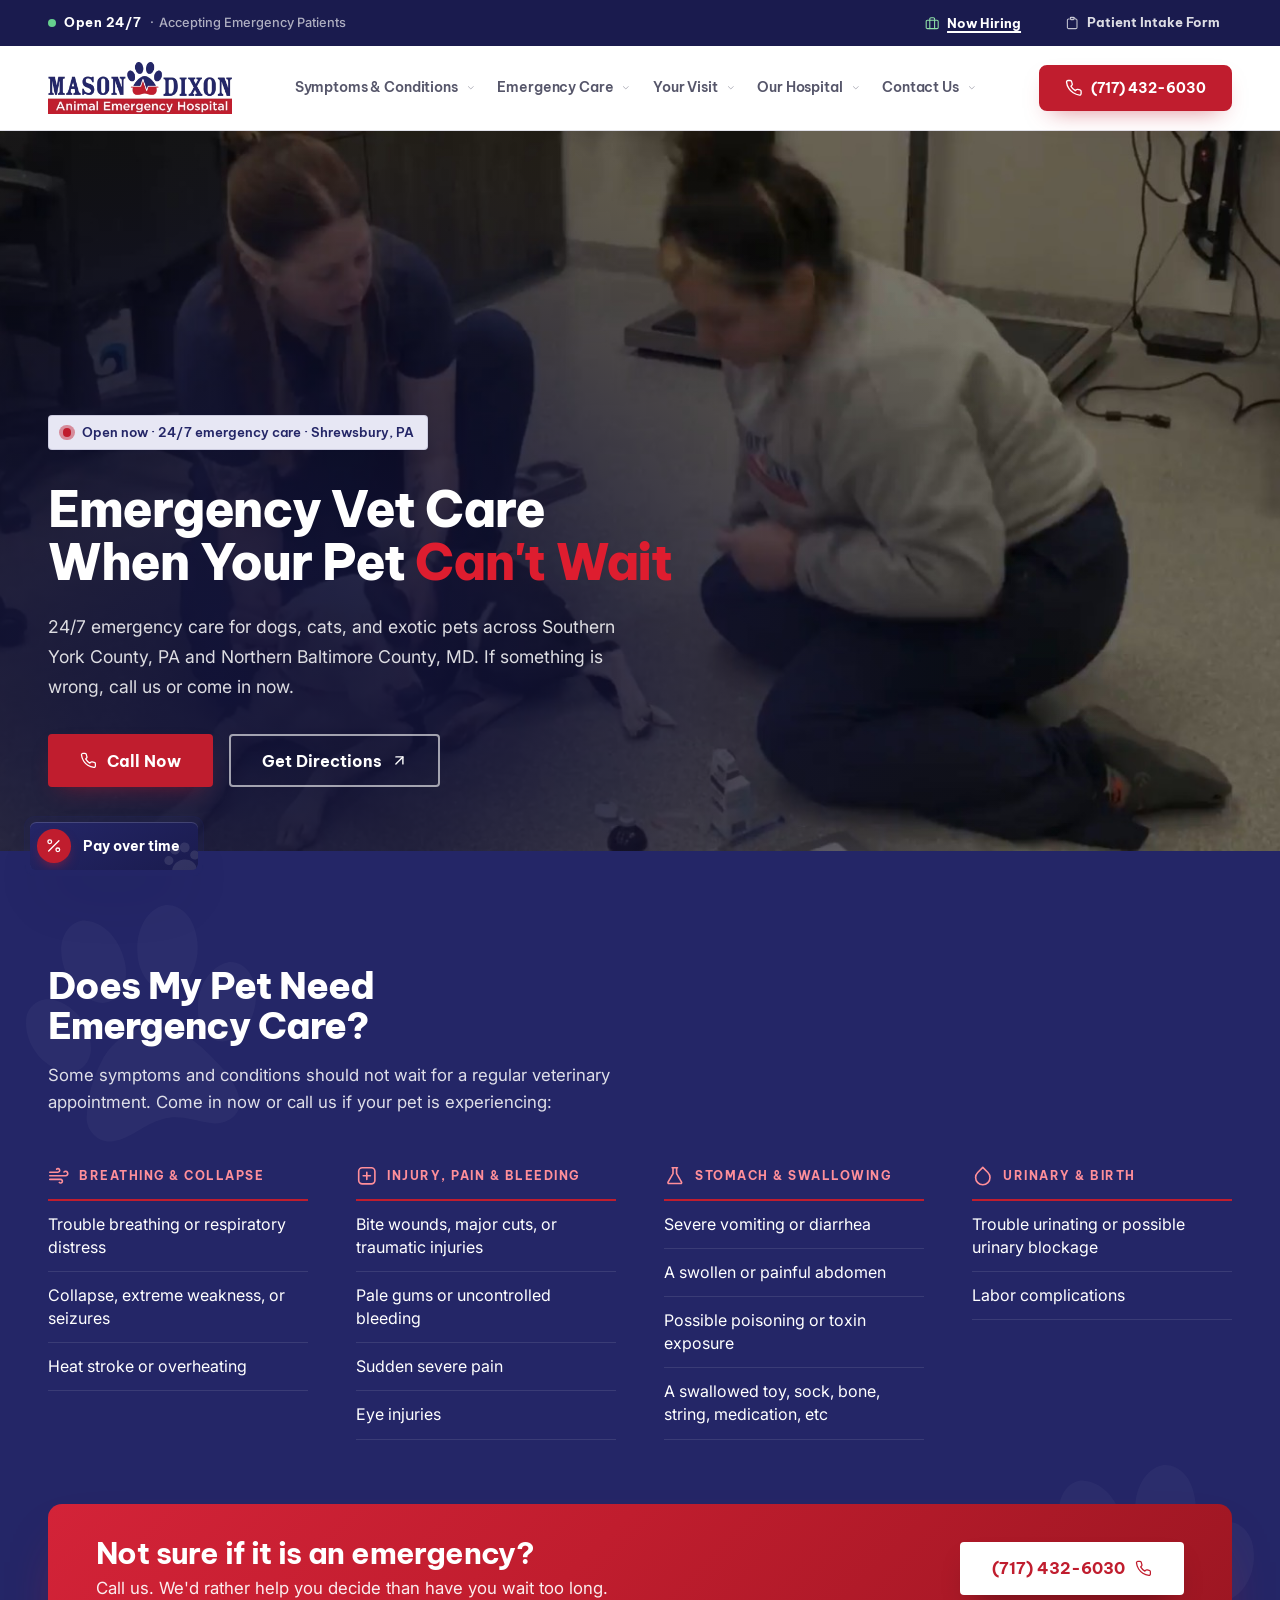
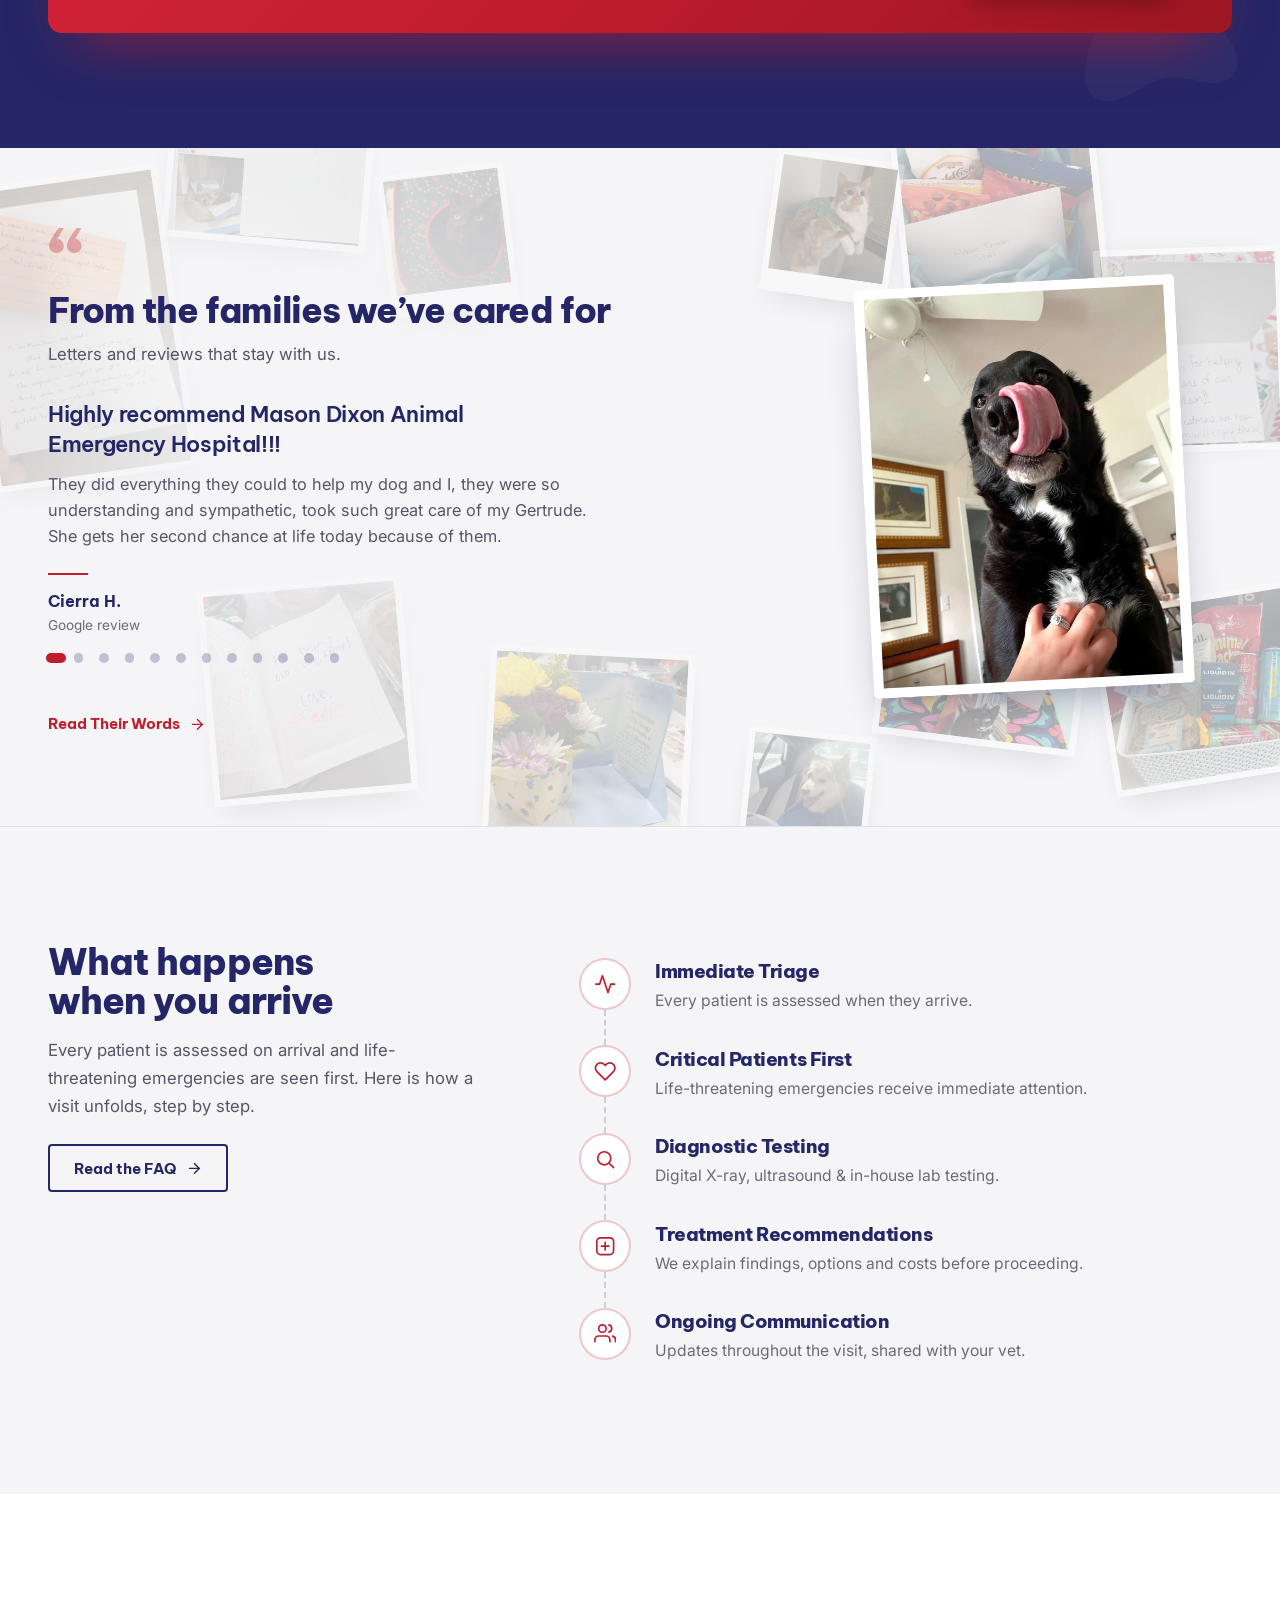
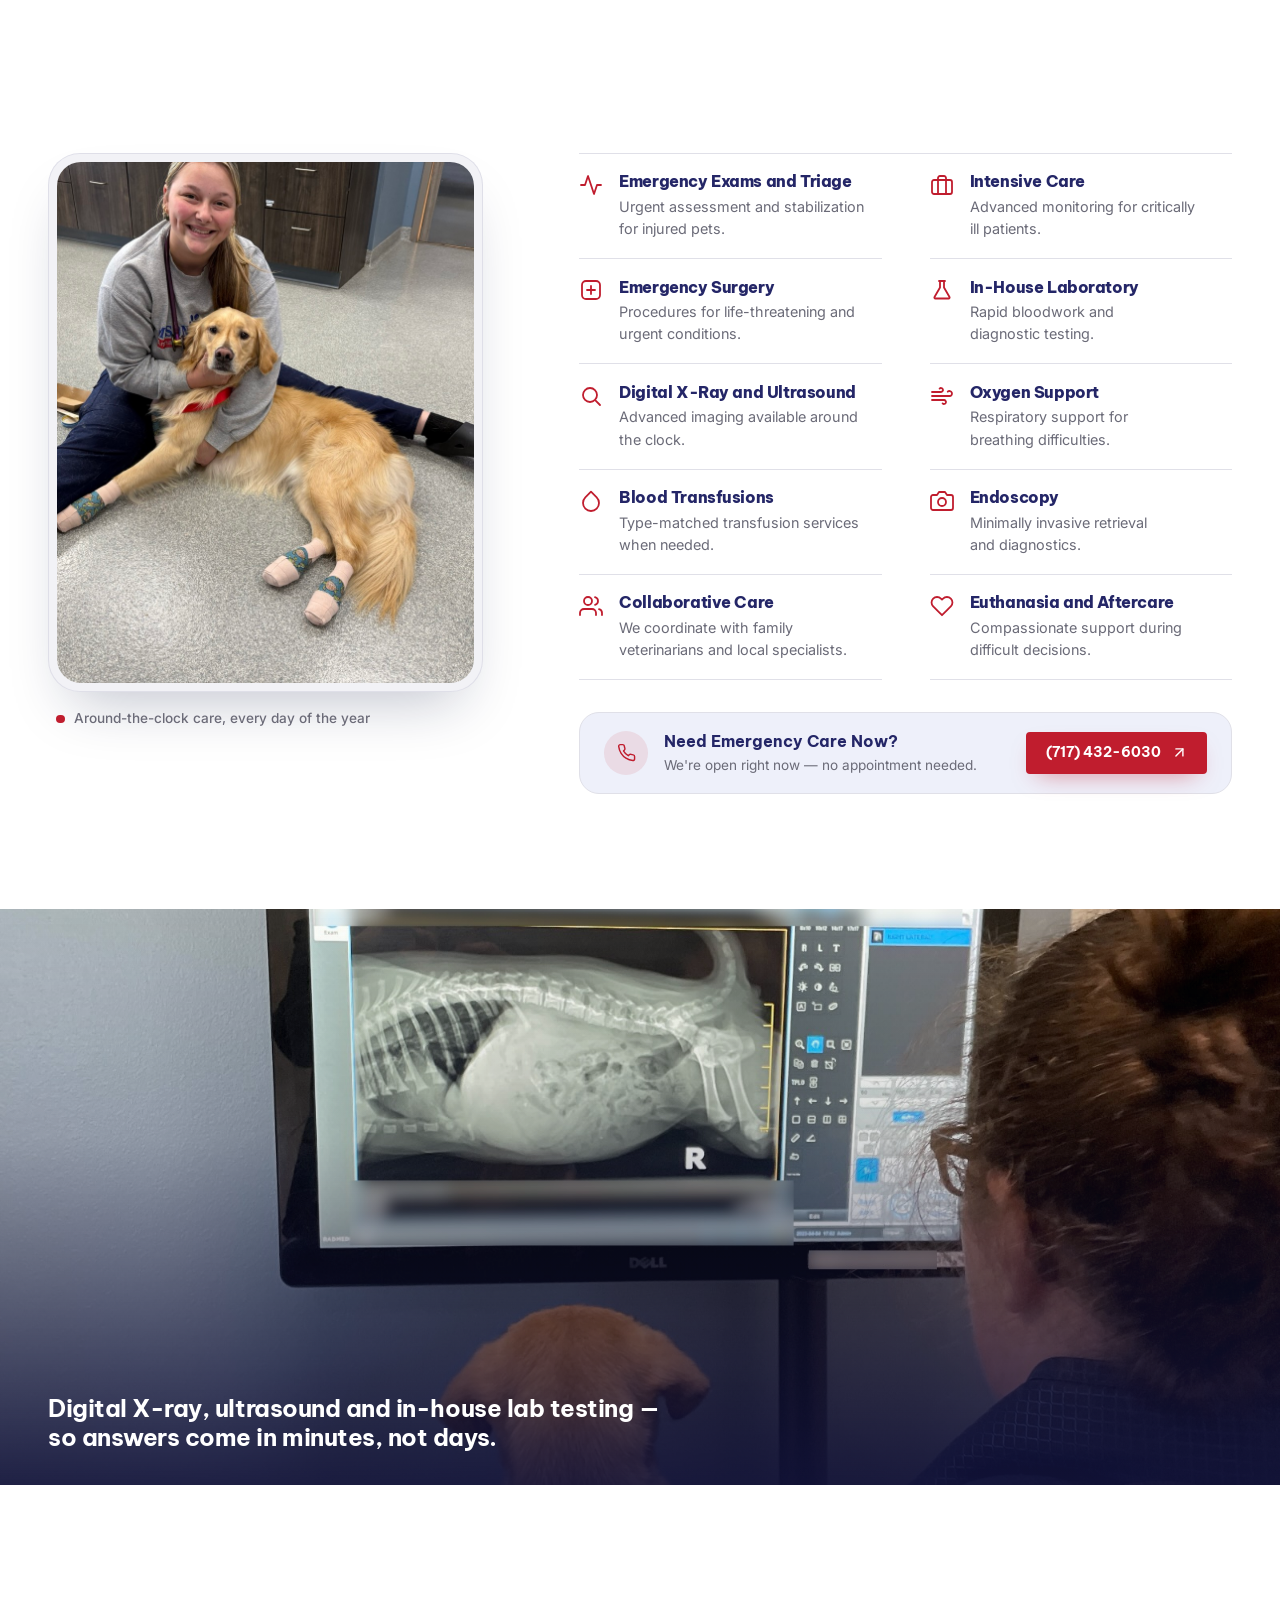
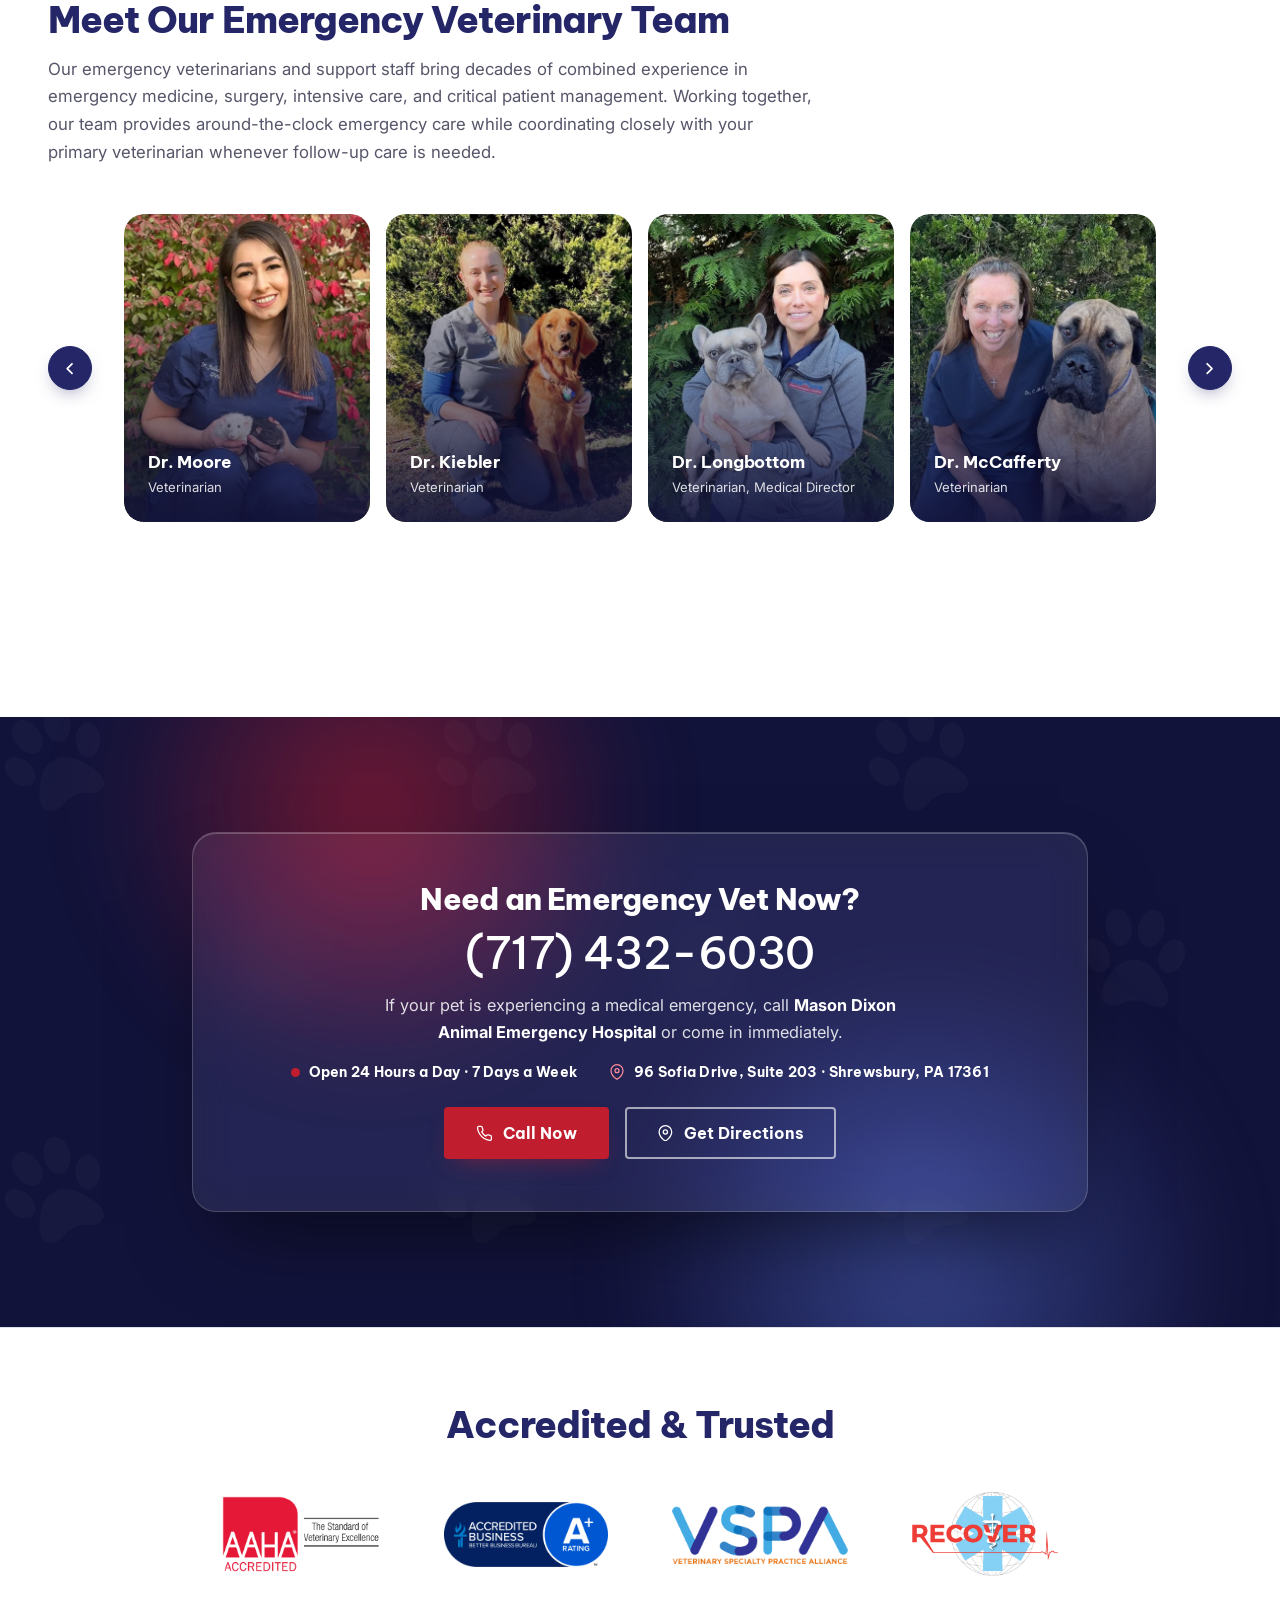
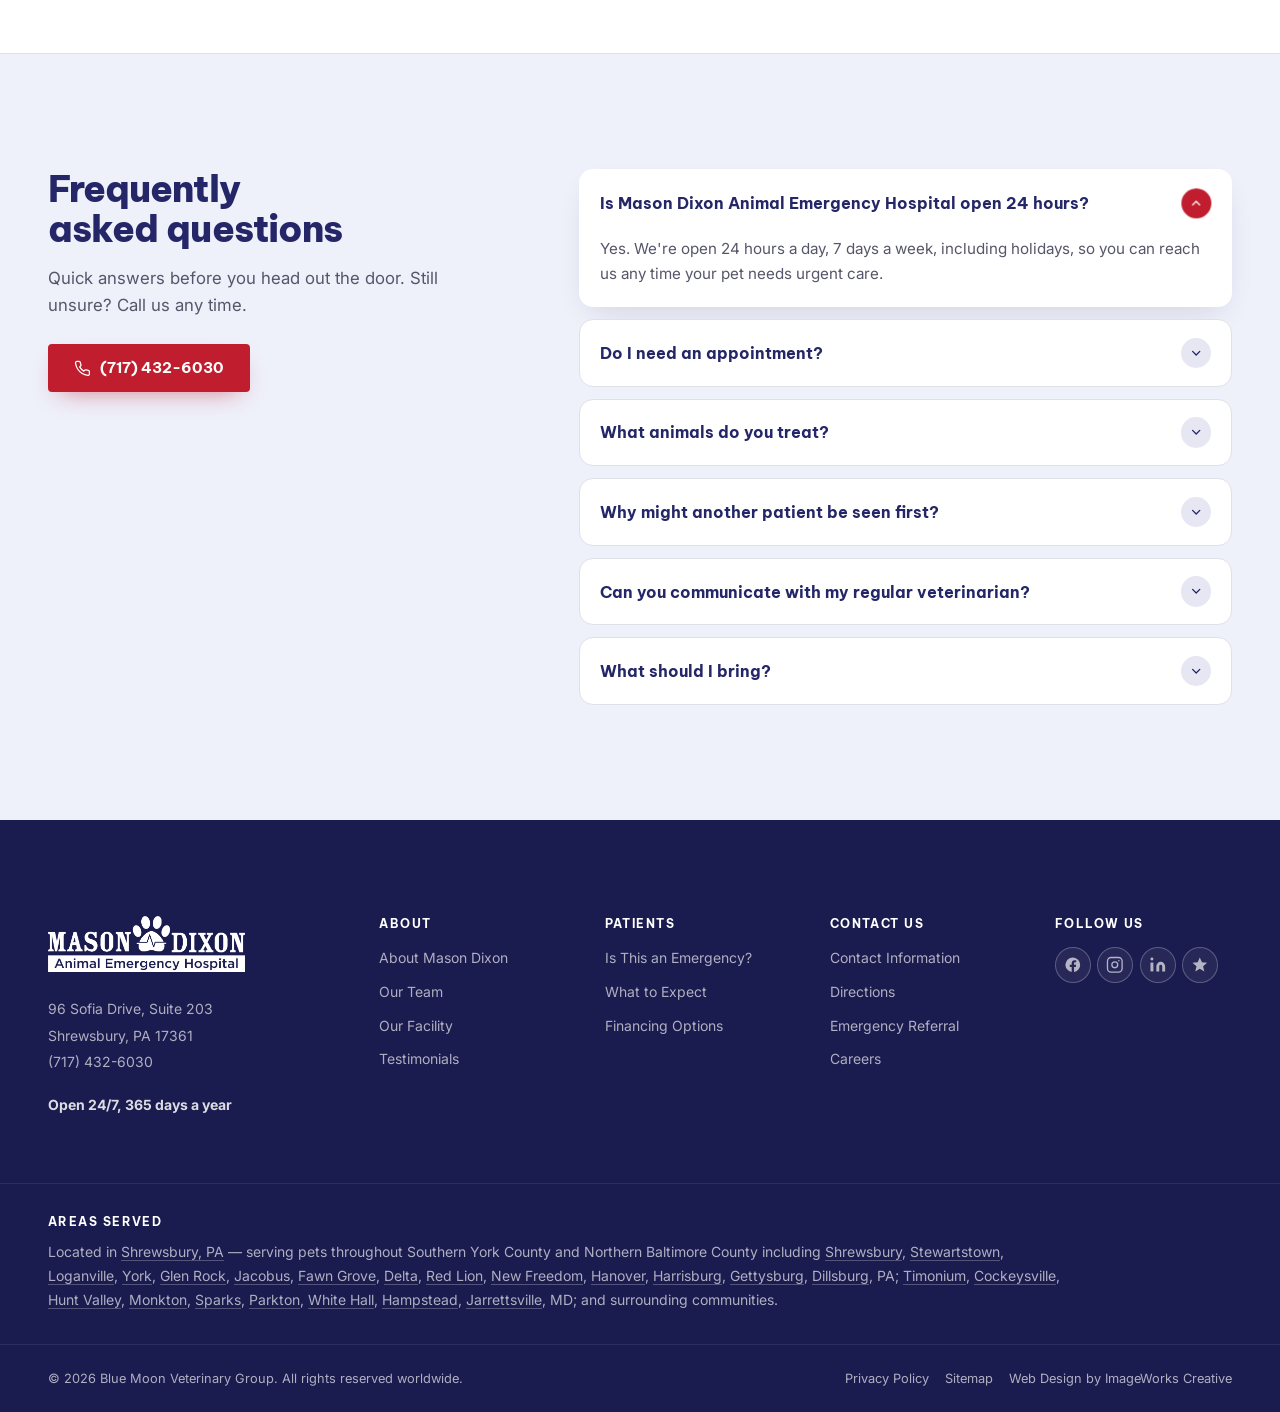
==== index.html @ fd81ba97 "Make Option A the site homepage at the repo root index.html at the root with root-relative paths (as" ====
<!doctype html>
<html lang="en">
<head>
  <meta charset="UTF-8" />
  <meta name="viewport" content="width=device-width, initial-scale=1, viewport-fit=cover" />
  <title>Mason Dixon Animal Emergency Hospital | 24/7 Emergency Vet Care in Shrewsbury, PA</title>
  <meta name="description" content="24/7 emergency veterinary care for dogs, cats, and exotic pets across Southern York County, PA and Northern Baltimore County, MD. Call (717) 432-6030 or come in now." />
  <meta name="theme-color" content="#242667" />

  <link rel="icon" href="data:image/svg+xml,%3Csvg xmlns='http://www.w3.org/2000/svg' viewBox='0 0 24 24'%3E%3Ccircle cx='12' cy='16' r='4' fill='%23c01d2e'/%3E%3Ccircle cx='5' cy='9' r='2.2' fill='%23c01d2e'/%3E%3Ccircle cx='9.5' cy='5.5' r='2.2' fill='%23c01d2e'/%3E%3Ccircle cx='14.5' cy='5.5' r='2.2' fill='%23c01d2e'/%3E%3Ccircle cx='19' cy='9' r='2.2' fill='%23c01d2e'/%3E%3C/svg%3E" />

  <link rel="preconnect" href="https://fonts.googleapis.com" />
  <link rel="preconnect" href="https://fonts.gstatic.com" crossorigin />
  <link href="https://fonts.googleapis.com/css2?family=Be+Vietnam+Pro:wght@500;600;700;800&family=Inter:ital,wght@0,400;0,500;0,600;1,400&display=swap" rel="stylesheet" />

  <script src="assets/js/head.js?v=202610141915"></script>
  <link rel="stylesheet" href="assets/css/base.css?v=202610141915" />
  <link rel="stylesheet" href="assets/css/components.css?v=202610141915" />
  <link rel="stylesheet" href="assets/css/sections.css?v=202610141915" />
  <link rel="stylesheet" href="assets/css/motion.css?v=202610141915" />
  <link rel="stylesheet" href="assets/css/menu.css?v=202610141915" />
</head>
<body>
  <a class="skip-link" href="#main">Skip to main content</a>

  <!-- ============================ Icon sprite ============================ -->
  <svg class="icon-sprite" aria-hidden="true">
    <defs>
      <symbol id="icon-chevron-down" viewBox="0 0 24 24" fill="none" stroke="currentColor" stroke-width="2.2" stroke-linecap="round" stroke-linejoin="round"><polyline points="6 9 12 15 18 9"/></symbol>
      <symbol id="icon-chevron-left" viewBox="0 0 24 24" fill="none" stroke="currentColor" stroke-width="2.2" stroke-linecap="round" stroke-linejoin="round"><polyline points="15 18 9 12 15 6"/></symbol>
      <symbol id="icon-chevron-right" viewBox="0 0 24 24" fill="none" stroke="currentColor" stroke-width="2.2" stroke-linecap="round" stroke-linejoin="round"><polyline points="9 18 15 12 9 6"/></symbol>
      <symbol id="icon-phone" viewBox="0 0 24 24" fill="none" stroke="currentColor" stroke-width="1.8" stroke-linecap="round" stroke-linejoin="round"><path d="M22 16.92v3a2 2 0 0 1-2.18 2 19.79 19.79 0 0 1-8.63-3.07 19.5 19.5 0 0 1-6-6 19.79 19.79 0 0 1-3.07-8.67A2 2 0 0 1 4.11 2h3a2 2 0 0 1 2 1.72c.13.96.36 1.9.7 2.81a2 2 0 0 1-.45 2.11L8.09 9.91a16 16 0 0 0 6 6l1.27-1.27a2 2 0 0 1 2.11-.45c.91.34 1.85.57 2.81.7A2 2 0 0 1 22 16.92z"/></symbol>
      <symbol id="icon-percent" viewBox="0 0 24 24" fill="none" stroke="currentColor" stroke-width="1.8" stroke-linecap="round" stroke-linejoin="round"><line x1="19" y1="5" x2="5" y2="19"/><circle cx="6.5" cy="6.5" r="2.5"/><circle cx="17.5" cy="17.5" r="2.5"/></symbol>
      <symbol id="icon-pin" viewBox="0 0 24 24" fill="none" stroke="currentColor" stroke-width="1.8" stroke-linecap="round" stroke-linejoin="round"><path d="M21 10c0 7-9 13-9 13s-9-6-9-13a9 9 0 0 1 18 0z"/><circle cx="12" cy="10" r="3"/></symbol>
      <symbol id="icon-arrow-up-right" viewBox="0 0 24 24" fill="none" stroke="currentColor" stroke-width="2" stroke-linecap="round" stroke-linejoin="round"><line x1="7" y1="17" x2="17" y2="7"/><polyline points="7 7 17 7 17 17"/></symbol>
      <symbol id="icon-arrow-right" viewBox="0 0 24 24" fill="none" stroke="currentColor" stroke-width="2" stroke-linecap="round" stroke-linejoin="round"><line x1="5" y1="12" x2="19" y2="12"/><polyline points="12 5 19 12 12 19"/></symbol>
      <symbol id="icon-pulse" viewBox="0 0 24 24" fill="none" stroke="currentColor" stroke-width="1.8" stroke-linecap="round" stroke-linejoin="round"><polyline points="22 12 18 12 15 21 9 3 6 12 2 12"/></symbol>
      <symbol id="icon-heart" viewBox="0 0 24 24" fill="none" stroke="currentColor" stroke-width="1.8" stroke-linecap="round" stroke-linejoin="round"><path d="M20.84 4.61a5.5 5.5 0 0 0-7.78 0L12 5.67l-1.06-1.06a5.5 5.5 0 0 0-7.78 7.78l1.06 1.06L12 21.23l7.78-7.78 1.06-1.06a5.5 5.5 0 0 0 0-7.78z"/></symbol>
      <symbol id="icon-briefcase" viewBox="0 0 24 24" fill="none" stroke="currentColor" stroke-width="1.8" stroke-linecap="round" stroke-linejoin="round"><rect x="2" y="7" width="20" height="14" rx="2"/><path d="M16 21V5a2 2 0 0 0-2-2h-4a2 2 0 0 0-2 2v16"/></symbol>
      <symbol id="icon-medical-cross" viewBox="0 0 24 24" fill="none" stroke="currentColor" stroke-width="1.8" stroke-linecap="round" stroke-linejoin="round"><rect x="3" y="3" width="18" height="18" rx="4"/><path d="M12 8v8M8 12h8"/></symbol>
      <symbol id="icon-flask" viewBox="0 0 24 24" fill="none" stroke="currentColor" stroke-width="1.8" stroke-linecap="round" stroke-linejoin="round"><path d="M9 3h6M10 3v6.5L4.5 19a1 1 0 0 0 .87 1.5h13.26a1 1 0 0 0 .87-1.5L14 9.5V3"/></symbol>
      <symbol id="icon-scan" viewBox="0 0 24 24" fill="none" stroke="currentColor" stroke-width="1.8" stroke-linecap="round" stroke-linejoin="round"><circle cx="11" cy="11" r="7"/><line x1="21" y1="21" x2="16.65" y2="16.65"/></symbol>
      <symbol id="icon-wind" viewBox="0 0 24 24" fill="none" stroke="currentColor" stroke-width="1.8" stroke-linecap="round" stroke-linejoin="round"><path d="M9.59 4.59A2 2 0 1 1 11 8H2m10.59 11.41A2 2 0 1 0 14 16H2m15.73-8.27A2.5 2.5 0 1 1 19.5 12H2"/></symbol>
      <symbol id="icon-droplet" viewBox="0 0 24 24" fill="none" stroke="currentColor" stroke-width="1.8" stroke-linecap="round" stroke-linejoin="round"><path d="M12 2.69l5.66 5.66a8 8 0 1 1-11.31 0z"/></symbol>
      <symbol id="icon-camera" viewBox="0 0 24 24" fill="none" stroke="currentColor" stroke-width="1.8" stroke-linecap="round" stroke-linejoin="round"><path d="M23 19a2 2 0 0 1-2 2H3a2 2 0 0 1-2-2V8a2 2 0 0 1 2-2h4l2-3h6l2 3h4a2 2 0 0 1 2 2z"/><circle cx="12" cy="13" r="4"/></symbol>
      <symbol id="icon-users" viewBox="0 0 24 24" fill="none" stroke="currentColor" stroke-width="1.8" stroke-linecap="round" stroke-linejoin="round"><path d="M17 21v-2a4 4 0 0 0-4-4H5a4 4 0 0 0-4 4v2"/><circle cx="9" cy="7" r="4"/><path d="M23 21v-2a4 4 0 0 0-3-3.87"/><path d="M16 3.13a4 4 0 0 1 0 7.75"/></symbol>
      <symbol id="icon-paw" viewBox="0 0 24 24" fill="currentColor"><circle cx="5.6" cy="12" r="2.2"/><circle cx="9.6" cy="7.4" r="2.4"/><circle cx="14.4" cy="7.4" r="2.4"/><circle cx="18.4" cy="12" r="2.2"/><path d="M12 13c-3.3 0-6 2.4-6 5.2 0 2.2 1.9 3.1 3.5 3.1 1.05 0 1.65-.42 2.5-.42s1.45.42 2.5.42c1.6 0 3.5-.9 3.5-3.1 0-2.8-2.7-5.2-6-5.2z"/></symbol>
      <symbol id="icon-facebook" viewBox="0 0 24 24" fill="currentColor"><path d="M22 12a10 10 0 1 0-11.5 9.95v-7.04H7.9V12h2.6V9.8c0-2.57 1.53-4 3.87-4 1.12 0 2.3.2 2.3.2v2.5h-1.3c-1.28 0-1.68.8-1.68 1.62V12h2.86l-.46 2.91h-2.4v7.04A10 10 0 0 0 22 12z"/></symbol>
      <symbol id="icon-instagram" viewBox="0 0 24 24" fill="none" stroke="currentColor" stroke-width="1.8" stroke-linecap="round" stroke-linejoin="round"><rect x="2" y="2" width="20" height="20" rx="5"/><circle cx="12" cy="12" r="4"/><circle cx="17.5" cy="6.5" r="1.1" fill="currentColor" stroke="none"/></symbol>
      <symbol id="icon-linkedin" viewBox="0 0 24 24" fill="currentColor"><path d="M16 8a6 6 0 0 1 6 6v7h-4v-7a2 2 0 0 0-2-2 2 2 0 0 0-2 2v7h-4v-7a6 6 0 0 1 6-6z"/><rect x="2" y="9" width="4" height="12"/><circle cx="4" cy="4" r="2"/></symbol>
      <symbol id="icon-star" viewBox="0 0 24 24" fill="currentColor"><polygon points="12 2 14.9 8.6 22 9.3 16.5 14 18.2 21 12 17.3 5.8 21 7.5 14 2 9.3 9.1 8.6"/></symbol>
      <symbol id="icon-clipboard" viewBox="0 0 24 24" fill="none" stroke="currentColor" stroke-width="1.8" stroke-linecap="round" stroke-linejoin="round"><path d="M9 3h6a2 2 0 0 1 2 2h1a2 2 0 0 1 2 2v12a2 2 0 0 1-2 2H6a2 2 0 0 1-2-2V7a2 2 0 0 1 2-2h1"/><rect x="9" y="2" width="6" height="4" rx="1"/></symbol>
      <symbol id="icon-close" viewBox="0 0 24 24" fill="none" stroke="currentColor" stroke-width="2" stroke-linecap="round"><line x1="6" y1="6" x2="18" y2="18"/><line x1="18" y1="6" x2="6" y2="18"/></symbol>
      <symbol id="icon-menu" viewBox="0 0 24 24" fill="none" stroke="currentColor" stroke-width="2" stroke-linecap="round"><line x1="3" y1="6" x2="21" y2="6"/><line x1="3" y1="12" x2="21" y2="12"/><line x1="3" y1="18" x2="21" y2="18"/></symbol>
    </defs>
  </svg>

  <!-- ============================ Header ============================ -->
  <header class="site-header" data-site-header>

    <!-- Tier 1 — utility -->
    <div class="util">
      <div class="container util__inner">
        <p class="status">
          <span class="status__dot" aria-hidden="true"></span>
          <span class="status__label">Open 24/7</span>
          <span class="status__note status__note--mid">Accepting Emergency Patients</span>
          <span class="status__note status__note--wide">Critical Patients Treated First</span>
        </p>

        <nav class="util__links" aria-label="Quick links">
          <a class="util__job is-hiring" href="https://www.masondixonveter.com/careers">
            <svg aria-hidden="true"><use href="#icon-briefcase"/></svg>
            <span class="sr-only">Now Hiring — Apply Here</span><span class="job-flip" aria-hidden="true"><span class="job-flip__track"><span>Now Hiring</span><span>Apply Here<span class="job-flip__arrow">→</span></span></span></span>
          </a>
          <a href="https://form.jotform.com/262285054603050">
            <svg aria-hidden="true"><use href="#icon-clipboard"/></svg>
            Patient Intake Form
          </a>
        </nav>
      </div>
    </div>

    <!-- Tier 2 — main -->
    <div class="navbar">
      <div class="container navbar__inner">

        <a class="logo" href="https://www.masondixonveter.com/" aria-label="Mason Dixon Animal Emergency Hospital — home">
          <img src="assets/images/logo.png" alt="Mason Dixon Animal Emergency Hospital" width="327" height="94" />
        </a>

        <nav class="nav" id="primary-nav" aria-label="Primary" data-nav>

          <button type="button" class="nav__close" data-nav-close>
            <svg aria-hidden="true"><use href="#icon-close"/></svg>
            <span class="sr-only">Close menu</span>
          </button>

          <ul class="nav__list">

            <!-- ---------------- Symptoms & Conditions ---------------- -->
            <li class="nav__item" data-nav-item>
              <button type="button" class="nav__btn" data-nav-btn aria-expanded="false" aria-controls="panel-symptoms">
                Symptoms &amp; Conditions
                <svg class="nav__chev" aria-hidden="true"><use href="#icon-chevron-down"/></svg>
              </button>
              <div class="panel" id="panel-symptoms">
                <div class="panel__lead">
                  <a class="pfeat" href="https://www.masondixonveter.com/medical-emergencies-conditions">
                    <span class="pfeat__title">Is This an Emergency?</span>
                    <span class="pfeat__desc">Check the signs that shouldn't wait.</span>
                  </a>
                </div>
                <div class="panel__groups">
                  <div class="pgroup">
                    <ul class="panel__list">
                      <li>
                        <a class="pitem" href="https://www.masondixonveter.com/pet-emergency-symptoms">
                          <span class="pitem__text">
                            <span class="pitem__title">Pet Emergency Symptoms</span>
                            <span class="pitem__desc">What to watch for, symptom by symptom.</span>
                          </span>
                        </a>
                      </li>
                    </ul>
                  </div>
                </div>
              </div>
            </li>

            <!-- ---------------- Emergency Care ---------------- -->
            <li class="nav__item" data-nav-item>
              <button type="button" class="nav__btn" data-nav-btn aria-expanded="false" aria-controls="panel-care">
                Emergency Care
                <svg class="nav__chev" aria-hidden="true"><use href="#icon-chevron-down"/></svg>
              </button>
              <div class="panel panel--wide" id="panel-care">
                <div class="panel__groups">
                  <div class="pgroup-col">
                    <div class="pgroup">
                      <span class="pgroup__label">Treatment</span>
                      <ul class="panel__list">
                        <li>
                          <a class="pitem" href="https://www.masondixonveter.com/outpatient-care">
                            <span class="pitem__text">
                              <span class="pitem__title">Outpatient Treatment</span>
                              <span class="pitem__desc">Treated and discharged, no admission.</span>
                            </span>
                          </a>
                        </li>
                        <li>
                          <a class="pitem" href="https://www.masondixonveter.com/emergency-surgery">
                            <span class="pitem__text">
                              <span class="pitem__title">Emergency Surgery</span>
                              <span class="pitem__desc">Procedures for life-threatening conditions.</span>
                            </span>
                          </a>
                        </li>
                      </ul>
                    </div>

                    <div class="pgroup">
                      <span class="pgroup__label">Intensive Care</span>
                      <ul class="panel__list">
                        <li>
                          <a class="pitem" href="https://www.masondixonveter.com/oxygen-supplementation">
                            <span class="pitem__text">
                              <span class="pitem__title">Oxygen Support</span>
                              <span class="pitem__desc">Support for breathing difficulty.</span>
                            </span>
                          </a>
                        </li>
                        <li>
                          <a class="pitem" href="https://www.masondixonveter.com/blood-transfusions">
                            <span class="pitem__text">
                              <span class="pitem__title">Blood Transfusions</span>
                              <span class="pitem__desc">Type-matched transfusion services.</span>
                            </span>
                          </a>
                        </li>
                      </ul>
                    </div>
                  </div>

                  <div class="pgroup-col">
                    <div class="pgroup">
                      <span class="pgroup__label">Diagnostics</span>
                      <ul class="panel__list">
                        <li>
                          <a class="pitem" href="https://www.masondixonveter.com/house-laboratory">
                            <span class="pitem__text">
                              <span class="pitem__title">In-House Laboratory</span>
                              <span class="pitem__desc">Rapid bloodwork and diagnostic testing.</span>
                            </span>
                          </a>
                        </li>
                        <li>
                          <a class="pitem" href="https://www.masondixonveter.com/radiology-ultrasound">
                            <span class="pitem__text">
                              <span class="pitem__title">X-Ray &amp; Ultrasound</span>
                              <span class="pitem__desc">Advanced imaging around the clock.</span>
                            </span>
                          </a>
                        </li>
                        <li>
                          <a class="pitem" href="https://www.masondixonveter.com/endoscopy">
                            <span class="pitem__text">
                              <span class="pitem__title">Endoscopy</span>
                              <span class="pitem__desc">Minimally invasive retrieval and diagnostics.</span>
                            </span>
                          </a>
                        </li>
                      </ul>
                    </div>

                    <div class="pgroup">
                      <span class="pgroup__label">Continuing care</span>
                      <ul class="panel__list">
                        <li>
                          <a class="pitem" href="https://www.masondixonveter.com/specialist-referrals">
                            <span class="pitem__text">
                              <span class="pitem__title">Specialist Referrals</span>
                              <span class="pitem__desc">Coordination with local specialists.</span>
                            </span>
                          </a>
                        </li>
                        <li>
                          <a class="pitem" href="https://www.masondixonveter.com/euthanasia-aftercare-services">
                            <span class="pitem__text">
                              <span class="pitem__title">Euthanasia &amp; Aftercare</span>
                              <span class="pitem__desc">Compassionate support for hard decisions.</span>
                            </span>
                          </a>
                        </li>
                      </ul>
                    </div>
                  </div>
                </div>
              </div>
            </li>

            <!-- ---------------- Your Visit ---------------- -->
            <li class="nav__item" data-nav-item>
              <button type="button" class="nav__btn" data-nav-btn aria-expanded="false" aria-controls="panel-visit">
                Your Visit
                <svg class="nav__chev" aria-hidden="true"><use href="#icon-chevron-down"/></svg>
              </button>
              <div class="panel" id="panel-visit">
                <div class="panel__groups">
                  <div class="pgroup">
                    <span class="pgroup__label">Before you arrive</span>
                    <ul class="panel__list">
                      <li>
                        <a class="pitem" href="https://www.masondixonveter.com/what-expect-during-your-visit">
                          <span class="pitem__text">
                            <span class="pitem__title">What to Expect</span>
                            <span class="pitem__desc">From arrival to discharge, step by step.</span>
                          </span>
                        </a>
                      </li>
                      <li>
                        <a class="pitem" href="https://www.masondixonveter.com/triage-levels-patient-illness">
                          <span class="pitem__text">
                            <span class="pitem__title">Triage Policies</span>
                            <span class="pitem__desc">Medical triage, not arrival order.</span>
                          </span>
                        </a>
                      </li>
                    </ul>
                  </div>

                  <div class="pgroup">
                    <span class="pgroup__label">Paying for care</span>
                    <ul class="panel__list">
                      <li>
                        <a class="pitem" href="https://www.masondixonveter.com/financing-options">
                          <span class="pitem__text">
                            <span class="pitem__title">Financing Options</span>
                            <span class="pitem__desc">Payment plans and what we accept.</span>
                          </span>
                        </a>
                      </li>
                      <li>
                        <a class="pitem" href="https://www.masondixonveter.com/mason-dixon-miracle-fund">
                          <span class="pitem__text">
                            <span class="pitem__title">Miracle Fund</span>
                            <span class="pitem__desc">Help for families facing hard costs.</span>
                          </span>
                        </a>
                      </li>
                    </ul>
                  </div>
                </div>
              </div>
            </li>

            <!-- ---------------- Our Hospital ---------------- -->
            <li class="nav__item" data-nav-item>
              <button type="button" class="nav__btn" data-nav-btn aria-expanded="false" aria-controls="panel-hospital">
                Our Hospital
                <svg class="nav__chev" aria-hidden="true"><use href="#icon-chevron-down"/></svg>
              </button>
              <div class="panel panel--wide panel--right" id="panel-hospital">
                <div class="panel__groups">
                  <div class="pgroup-col">
                    <div class="pgroup">
                      <span class="pgroup__label">The hospital</span>
                      <ul class="panel__list">
                        <li>
                          <a class="pitem" href="https://www.masondixonveter.com/about-our-emergency-hospital">
                            <span class="pitem__text">
                              <span class="pitem__title">About Mason Dixon</span>
                              <span class="pitem__desc">Who we are and how we work.</span>
                            </span>
                          </a>
                        </li>
                        <li>
                          <a class="pitem" href="https://www.masondixonveter.com/meet-our-team">
                            <span class="pitem__text">
                              <span class="pitem__title">Our Team</span>
                              <span class="pitem__desc">The doctors and nurses on shift.</span>
                            </span>
                          </a>
                        </li>
                        <li>
                          <a class="pitem" href="https://www.masondixonveter.com/explore-our-facility">
                            <span class="pitem__text">
                              <span class="pitem__title">Our Facility</span>
                              <span class="pitem__desc">A look inside the hospital.</span>
                            </span>
                          </a>
                        </li>
                        <li>
                          <a class="pitem" href="https://www.masondixonveter.com/careers">
                            <span class="pitem__text">
                              <span class="pitem__title">Careers</span>
                              <span class="pitem__desc">Open roles on our team.</span>
                            </span>
                          </a>
                        </li>
                      </ul>
                    </div>
                  </div>

                  <div class="pgroup-col">
                    <div class="pgroup">
                      <span class="pgroup__label">For pet owners</span>
                      <ul class="panel__list">
                        <li>
                          <a class="pitem" href="https://www.masondixonveter.com/reviews">
                            <span class="pitem__text">
                              <span class="pitem__title">Testimonials</span>
                              <span class="pitem__desc">What other families have said.</span>
                            </span>
                          </a>
                        </li>
                        <li>
                          <a class="pitem" href="https://www.masondixonveter.com/blog">
                            <span class="pitem__text">
                              <span class="pitem__title">Resources / Blog</span>
                              <span class="pitem__desc">Guides and reading for pet owners.</span>
                            </span>
                          </a>
                        </li>
                        <li>
                          <a class="pitem" href="https://www.masondixonveter.com/grief-counseling">
                            <span class="pitem__text">
                              <span class="pitem__title">Grief Counseling</span>
                              <span class="pitem__desc">Support after losing a pet.</span>
                            </span>
                          </a>
                        </li>
                        <li>
                          <a class="pitem" href="https://www.masondixonveter.com/additional-pet-care-resources">
                            <span class="pitem__text">
                              <span class="pitem__title">Additional Pet Resources</span>
                              <span class="pitem__desc">Local services beyond emergency care.</span>
                            </span>
                          </a>
                        </li>
                      </ul>
                    </div>
                  </div>
                </div>
              </div>
            </li>

            <!-- ---------------- Contact Us ---------------- -->
            <li class="nav__item" data-nav-item>
              <button type="button" class="nav__btn" data-nav-btn aria-expanded="false" aria-controls="panel-contact">
                Contact Us
                <svg class="nav__chev" aria-hidden="true"><use href="#icon-chevron-down"/></svg>
              </button>
              <div class="panel panel--right" id="panel-contact">
                <div class="panel__groups">
                  <div class="pgroup">
                    <span class="pgroup__label">Pet owners</span>
                    <ul class="panel__list">
                      <li>
                        <a class="pitem" href="https://www.masondixonveter.com/contact-us">
                          <span class="pitem__text">
                            <span class="pitem__title">Contact Information</span>
                            <span class="pitem__desc">Phone, hours and how to reach us.</span>
                          </span>
                        </a>
                      </li>
                      <li>
                        <a class="pitem" href="https://www.google.com/maps/place/Mason+Dixon+Animal+Emergency+Hospital/@39.7568262,-76.6723362,17z/data=!3m1!4b1!4m5!3m4!1s0x0:0xefa263436c121061!8m2!3d39.7568262!4d-76.6701475" target="_blank" rel="noopener">
                          <span class="pitem__text">
                            <span class="pitem__title">Directions</span>
                            <span class="pitem__desc">96 Sofia Drive, Shrewsbury PA.</span>
                          </span>
                        </a>
                      </li>
                    </ul>
                  </div>

                  <div class="pgroup">
                    <span class="pgroup__label">Referring veterinarians</span>
                    <ul class="panel__list">
                      <li>
                        <a class="pitem" href="https://www.masondixonveter.com/vet-referrals">
                          <span class="pitem__text">
                            <span class="pitem__title">Emergency Referral</span>
                            <span class="pitem__desc">For veterinarians sending a patient.</span>
                          </span>
                        </a>
                      </li>
                      <li>
                        <a class="pitem" href="https://www.masondixonveter.com/ultrasound-referrals">
                          <span class="pitem__text">
                            <span class="pitem__title">Ultrasound Referral</span>
                            <span class="pitem__desc">Request a referral ultrasound.</span>
                          </span>
                        </a>
                      </li>
                    </ul>
                  </div>
                </div>

                <div class="pfoot">
                  <p class="pfoot__status">
                    <span class="status__dot" aria-hidden="true"></span>
                    Open 24 hours, every day
                  </p>
                  <p class="pfoot__addr">96 Sofia Drive, Suite 203 · Shrewsbury, PA 17361</p>
                  <a class="pfoot__call" href="tel:+17174326030">(717) 432-6030</a>
                </div>
              </div>
            </li>

          </ul>

          <div class="nav__util">
            <a class="is-hiring" href="https://www.masondixonveter.com/careers">
              <svg aria-hidden="true"><use href="#icon-briefcase"/></svg>
              <span class="sr-only">Now Hiring — Apply Here</span><span class="job-flip" aria-hidden="true"><span class="job-flip__track"><span>Now Hiring</span><span>Apply Here<span class="job-flip__arrow">→</span></span></span></span>
            </a>
            <a href="https://form.jotform.com/262285054603050">
              <svg aria-hidden="true"><use href="#icon-clipboard"/></svg>
              Patient Intake Form
            </a>
          </div>
        </nav>

        <a class="btn btn--primary navbar__call" href="tel:+17174326030">
          <svg class="btn-icon" aria-hidden="true"><use href="#icon-phone"/></svg>
          (717) 432-6030
        </a>

        <button type="button" class="nav-toggle" data-nav-toggle aria-expanded="false" aria-controls="primary-nav">
          <svg class="nav-toggle__open" aria-hidden="true"><use href="#icon-menu"/></svg>
          <svg class="nav-toggle__close" aria-hidden="true"><use href="#icon-close"/></svg>
          <span class="sr-only">Toggle navigation menu</span>
        </button>

      </div>
    </div>
  </header>

  <div class="nav-veil" data-nav-veil></div>

  <main id="main">
    <!-- ============================ Hero ============================ -->
    <section class="hero" aria-labelledby="hero-heading">
      <div class="hero__bg" aria-hidden="true">
        <video class="hero__video" autoplay muted loop playsinline preload="metadata" poster="assets/images/hero.jpg" data-hero-video aria-hidden="true">
          <source src="assets/video/hero.mp4" type="video/mp4" />
        </video>
      </div>

      <div class="container hero__inner">
        <div class="hero__copy" data-reveal-stagger>
          <span class="hero__status"><span class="live-dot" aria-hidden="true"></span>Open now · 24/7 emergency care · Shrewsbury, PA</span>
          <h1 id="hero-heading">Emergency Vet Care <br class="hero__br" />When Your Pet <em>Can't Wait</em></h1>
          <p>24/7 emergency care for dogs, cats, and exotic pets across Southern York County, PA and Northern Baltimore County, MD. If something is wrong, call us or come in now.</p>
          <div class="btn-row">
            <a class="btn btn--primary btn--lg" href="tel:+17174326030">
              <svg class="btn__icon" aria-hidden="true"><use href="#icon-phone"/></svg>
              <span>Call Now</span>
            </a>
            <a class="btn btn--ghost btn--lg" href="https://www.google.com/maps/search/?api=1&query=96+Sofia+Drive+Suite+203+Shrewsbury+PA+17361" target="_blank" rel="noopener">
              <span>Get Directions</span>
              <svg class="btn__icon btn__icon--trail" aria-hidden="true"><use href="#icon-arrow-up-right"/></svg>
            </a>
          </div>
        </div>
      </div>
    </section>

    <!-- ============================ Emergency symptoms ============================ -->
    <section class="section section--navy symptoms" id="emergency-care" aria-labelledby="symptoms-heading">
      <div class="container">
        <div class="symptoms__head" data-reveal>
          <h2 id="symptoms-heading">Does My Pet Need Emergency Care?</h2>
          <p>Some symptoms and conditions should not wait for a regular veterinary appointment. Come in now or call us if your pet is experiencing:</p>
        </div>

        <div class="symptoms__groups" data-reveal-stagger>
          <div class="sgroup">
            <h3><svg class="sgroup__icon" aria-hidden="true"><use href="#icon-wind"/></svg>Breathing &amp; collapse</h3>
            <ul><li>Trouble breathing or respiratory distress</li><li>Collapse, extreme weakness, or seizures</li><li>Heat stroke or overheating</li></ul>
          </div>
          <div class="sgroup">
            <h3><svg class="sgroup__icon" aria-hidden="true"><use href="#icon-medical-cross"/></svg>Injury, pain &amp; bleeding</h3>
            <ul><li>Bite wounds, major cuts, or traumatic injuries</li><li>Pale gums or uncontrolled bleeding</li><li>Sudden severe pain</li><li>Eye injuries</li></ul>
          </div>
          <div class="sgroup">
            <h3><svg class="sgroup__icon" aria-hidden="true"><use href="#icon-flask"/></svg>Stomach &amp; Swallowing</h3>
            <ul><li>Severe vomiting or diarrhea</li><li>A swollen or painful abdomen</li><li>Possible poisoning or toxin exposure</li><li>A swallowed toy, sock, bone, string, medication, etc</li></ul>
          </div>
          <div class="sgroup">
            <h3><svg class="sgroup__icon" aria-hidden="true"><use href="#icon-droplet"/></svg>Urinary &amp; birth</h3>
            <ul><li>Trouble urinating or possible urinary blockage</li><li>Labor complications</li></ul>
          </div>
        </div>

        <div class="symptoms__cta" data-reveal>
          <div>
            <strong>Not sure if it is an emergency?</strong>
            <p>Call us. We'd rather help you decide than have you wait too long.</p>
          </div>
          <a class="btn btn--primary btn--lg" href="tel:+17174326030">
            <span>(717) 432-6030</span>
            <span class="btn__orb" aria-hidden="true"><svg><use href="#icon-phone"/></svg></span>
          </a>
        </div>
      </div>
    </section>

    <!-- ============================ Reviews ============================ -->
    <section class="section reviews" id="reviews" aria-labelledby="reviews-heading">
      <!-- Real thank-you cards, gifts and the reviewers' pets, as a faint backdrop. Whichever one belongs to
           the slide on show travels to the featured spot beside the copy (see initReviews) -->
      <div class="reviews__backdrop" aria-hidden="true">
        <img id="photo-dozer" class="letter" src="assets/images/option-a/letters/letter-dozer.jpg" alt="" data-alt="A handwritten thank-you card to the Mason Dixon ER staff from Dozer and his Paw-rents, with an orange sticky note on top" width="524" height="800" loading="lazy" />
        <img id="photo-coco" class="letter" src="assets/images/option-a/letters/letter-coco.jpg" alt="" data-alt="A message written in Coco's voice to her parents, with a photo of a small Yorkshire terrier resting in a cozy bed" width="800" height="492" loading="lazy" />
        <img id="photo-gertrude" class="letter" src="assets/images/option-a/letters/letter-gertrude.jpg" alt="" data-alt="Gertrude, a black dog with a white chest, licking her nose as her owner scratches her chest" width="618" height="800" loading="lazy" />
        <img id="photo-remy" class="letter" src="assets/images/option-a/letters/letter-remy.jpg" alt="" data-alt="A child's card in purple and pink marker with crayon flowers, next to a box of chocolate chip cookies" width="753" height="800" loading="lazy" />
        <img id="photo-difference" class="letter" src="assets/images/option-a/letters/letter-difference.jpg" alt="" data-alt="A blue card reading &lsquo;The countless little things you do make a huge difference&rsquo; beside a bouquet of yellow, white and purple flowers" width="800" height="774" loading="lazy" />
        <img id="photo-staff" class="letter" src="assets/images/option-a/letters/letter-staff.jpg" alt="" data-alt="A basket of snacks with an envelope addressed to the Mason Dixon staff" width="800" height="726" loading="lazy" />
        <img id="photo-willie" class="letter" src="assets/images/option-a/letters/letter-willie.jpg" alt="" data-alt="A Christmas card thanking the team for taking care of Willie Nelson" data-upright="90" width="800" height="728" loading="lazy" />
        <img id="photo-treats" class="letter" src="assets/images/option-a/letters/letter-treats.jpg" alt="" data-alt="An arched pink thank-you card and a photo of a black kitten" width="800" height="800" loading="lazy" />
        <img id="photo-amazing" class="letter" src="assets/images/option-a/letters/letter-amazing.jpg" alt="" data-alt="A gift basket with cookies, snacks, drinks and a card asking &lsquo;Could you be any more amazing?&rsquo;" width="800" height="731" loading="lazy" />
        <!-- The reviewers' pets, pinned among the cards -->
        <img id="photo-lana" class="letter letter--pet" src="assets/images/option-a/pets/pet-lana.jpg" alt="" data-alt="A black cat looking up from inside a holiday-patterned cat tunnel" width="1200" height="1200" />
        <img id="photo-pamela" class="letter letter--pet" src="assets/images/option-a/pets/pet-sandy.jpg" alt="" data-alt="Sandy, a cream-coloured dog, wearing a blue recovery collar in the back of a car" width="736" height="736" />
        <img id="photo-alexis" class="letter letter--pet" src="assets/images/option-a/pets/pet-mabel.jpg" alt="" data-alt="Mabel, a ginger and white long-haired cat, resting in a patterned recovery suit" width="1200" height="1200" />
      </div>

      <div class="container">
        <div class="reviews__layout" data-reviews>
          <div class="reviews__copy">
            <div class="reviews__head" data-reveal>
              <span class="reviews__mark" aria-hidden="true">&ldquo;</span>
              <h2 id="reviews-heading">From the families we&rsquo;ve cared for</h2>
              <p>Letters and reviews that stay with us.</p>
            </div>
            <div class="reviews__slides">
              <figure class="review" id="review-1" data-photo="photo-gertrude">
                <p class="review__lead">Highly recommend Mason Dixon Animal Emergency Hospital!!!</p>
                <p class="review__note">They did everything they could to help my dog and I, they were so understanding and sympathetic, took such great care of my Gertrude. She gets her second chance at life today because of them.</p>
                <figcaption class="review__by"><span class="review__name">Cierra H.</span><span class="review__src">Google review</span></figcaption>
              </figure>
              <figure class="review" id="review-2" data-photo="photo-dozer">
                <blockquote><p class="review__lead">&ldquo;The compassion and support you gave us as a family made a stressful and exhausting day much easier.&rdquo;</p></blockquote>
                <p class="review__note">A handwritten card to the whole team, with a sticky note telling everyone to treat themselves.</p>
                <figcaption class="review__by"><span class="review__name">Dozer &amp; Paw-rents</span><span class="review__src">Thank-you card</span></figcaption>
              </figure>
              <figure class="review" id="review-3" data-photo="photo-pamela">
                <blockquote><p class="review__lead">They saved our sweet Sandy&rsquo;s life&hellip;</p></blockquote>
                <p class="review__note">We can really tell everyone that works there loves animals and their job.</p>
                <figcaption class="review__by"><span class="review__name">Pamela B.</span><span class="review__src">Google review</span></figcaption>
              </figure>
              <figure class="review" id="review-4" data-photo="photo-treats">
                <blockquote><p class="review__lead">&ldquo;You all made him a top priority as soon as you saw him and truly saved his life.&rdquo;</p></blockquote>
                <p class="review__note">Bones&rsquo;s family wrote to the team after he came home, and added that he has shown off his playful personality ever since.</p>
                <figcaption class="review__by"><span class="review__name">Ben &amp; Becca</span><span class="review__src">Thank-you card</span></figcaption>
              </figure>
              <figure class="review" id="review-5" data-photo="photo-alexis">
                <blockquote><p class="review__lead">There was so much communication and transparency the entire time.</p></blockquote>
                <p class="review__note">Dr. Longbottom was also lovely and knowledgeable.</p>
                <figcaption class="review__by"><span class="review__name">Alexis B.</span><span class="review__src">Google review</span></figcaption>
              </figure>
              <figure class="review" id="review-6" data-photo="photo-remy">
                <blockquote><p class="review__lead">&ldquo;For helping our dog, Remy! Love, Addie.&rdquo;</p></blockquote>
                <p class="review__note">A card made with markers and crayon flowers, left with a box of cookies.</p>
                <figcaption class="review__by"><span class="review__name">Addie</span><span class="review__src">Handmade card</span></figcaption>
              </figure>
              <figure class="review" id="review-7" data-photo="photo-willie">
                <blockquote><p class="review__lead">&ldquo;Thank you for helping and taking care of our Willie Nelson!! Merry Christmas, we hope his care team will enjoy these!&rdquo;</p></blockquote>
                <p class="review__note">It arrived with treats for the team that looked after him.</p>
                <figcaption class="review__by"><span class="review__name">Willie Nelson&rsquo;s family</span><span class="review__src">Christmas card</span></figcaption>
              </figure>
              <figure class="review" id="review-8" data-photo="photo-difference">
                <blockquote><p class="review__lead">&ldquo;The countless little things you do make a huge difference.&rdquo;</p></blockquote>
                <p class="review__note">A bouquet of yellow, white and purple flowers came with a handwritten note of thanks.</p>
                <figcaption class="review__by"><span class="review__name">Card and flowers</span><span class="review__src">Left for the team</span></figcaption>
              </figure>
              <figure class="review" id="review-9" data-photo="photo-coco">
                <blockquote><p class="review__lead">&ldquo;Hello parents! Just wanted to tell you I miss you! I&rsquo;m being the best girl for my new friends.&rdquo;</p></blockquote>
                <p class="review__note">A message in Coco&rsquo;s voice while she stayed with us, with a photo of her in her cozy bed.</p>
                <figcaption class="review__by"><span class="review__name">Coco</span><span class="review__src">Note to her parents</span></figcaption>
              </figure>
              <figure class="review" id="review-10" data-photo="photo-amazing">
                <p class="review__lead">Could you be any more amazing?</p>
                <p class="review__note">That is what the card in this basket asks. It came with cookies, snacks and drinks.</p>
                <figcaption class="review__by"><span class="review__name">Gift basket</span><span class="review__src">Left for the team</span></figcaption>
              </figure>
              <figure class="review" id="review-11" data-photo="photo-staff">
                <p class="review__lead">A snack basket for the Mason Dixon staff.</p>
                <p class="review__note">Goldfish crackers, chips, chocolate and more, with an envelope addressed to the team.</p>
                <figcaption class="review__by"><span class="review__name">Snack basket</span><span class="review__src">Left for the team</span></figcaption>
              </figure>
              <figure class="review" id="review-12" data-photo="photo-lana">
                <blockquote><p class="review__lead">I&rsquo;m deeply grateful for their help and their kindness.</p></blockquote>
                <p class="review__note">They took great care of my best friend and he thoroughly enjoyed the attention he was given. Highly recommend them.</p>
                <figcaption class="review__by"><span class="review__name">Lana O.</span><span class="review__src">Google review</span></figcaption>
              </figure>
            </div>
            <div class="reviews__dots" role="group" aria-label="Choose a review" data-reviews-dots></div>
            <div class="reviews__cta" data-reveal>
              <a class="reviews__link" href="https://www.google.com/search?q=mason+dixon+animal+emergency+hospital#lrd=0x89c865c0f770685f:0xefa263436c121061,1,,,," target="_blank" rel="noopener">
                <span>Read Their Words</span>
                <svg aria-hidden="true"><use href="#icon-arrow-right"/></svg>
              </a>
            </div>
          </div>
          <!-- The featured pet photo lands here -->
          <div class="reviews__slot" aria-hidden="true" data-reviews-slot></div>
        </div>
      </div>
    </section>

    <!-- ============================ Process timeline ============================ -->
    <section class="section process" id="process" aria-labelledby="process-heading">
      <div class="container process__inner">
        <div class="process__head" data-reveal>
          <h2 id="process-heading">What happens when you arrive</h2>
          <p>Every patient is assessed on arrival and life-threatening emergencies are seen first. Here is how a visit unfolds, step by step.</p>
          <a class="btn btn--outline" href="#faq"><span>Read the FAQ</span><span class="btn__orb" aria-hidden="true"><svg><use href="#icon-arrow-right"/></svg></span></a>
        </div>

        <ol class="steps" data-reveal-stagger>
          <li class="step">
            <span class="step__node"><svg class="step__icon" aria-hidden="true"><use href="#icon-pulse"/></svg><svg class="step__check" viewBox="0 0 24 24" aria-hidden="true"><path pathLength="1" d="M5.5 12.5l4.3 4.3L18.5 7.8"/></svg></span>
            <div class="step__body"><h3>Immediate Triage</h3><p>Every patient is assessed when they arrive.</p></div>
          </li>
          <li class="step">
            <span class="step__node"><svg class="step__icon" aria-hidden="true"><use href="#icon-heart"/></svg><svg class="step__check" viewBox="0 0 24 24" aria-hidden="true"><path pathLength="1" d="M5.5 12.5l4.3 4.3L18.5 7.8"/></svg></span>
            <div class="step__body"><h3>Critical Patients First</h3><p>Life-threatening emergencies receive immediate attention.</p></div>
          </li>
          <li class="step">
            <span class="step__node"><svg class="step__icon" aria-hidden="true"><use href="#icon-scan"/></svg><svg class="step__check" viewBox="0 0 24 24" aria-hidden="true"><path pathLength="1" d="M5.5 12.5l4.3 4.3L18.5 7.8"/></svg></span>
            <div class="step__body"><h3>Diagnostic Testing</h3><p>Digital X-ray, ultrasound &amp; in-house lab testing.</p></div>
          </li>
          <li class="step">
            <span class="step__node"><svg class="step__icon" aria-hidden="true"><use href="#icon-medical-cross"/></svg><svg class="step__check" viewBox="0 0 24 24" aria-hidden="true"><path pathLength="1" d="M5.5 12.5l4.3 4.3L18.5 7.8"/></svg></span>
            <div class="step__body"><h3>Treatment Recommendations</h3><p>We explain findings, options and costs before proceeding.</p></div>
          </li>
          <li class="step">
            <span class="step__node"><svg class="step__icon" aria-hidden="true"><use href="#icon-users"/></svg><svg class="step__check" viewBox="0 0 24 24" aria-hidden="true"><path pathLength="1" d="M5.5 12.5l4.3 4.3L18.5 7.8"/></svg></span>
            <div class="step__body"><h3>Ongoing Communication</h3><p>Updates throughout the visit, shared with your vet.</p></div>
          </li>
        </ol>
      </div>
    </section>

    <!-- ============================ Services bento ============================ -->
    <section class="section services" id="services" aria-labelledby="services-heading">
      <div class="container">
        <div class="section-head" data-reveal>
          <h2 id="services-heading">When your pet is sick or injured, you need answers and action.</h2>
        </div>

        <div class="services__inner">
          <figure class="services__media" data-reveal>
            <div class="bezel">
              <div class="bezel__core">
                <img src="assets/images/option-a/services.jpg" alt="A smiling team member sitting on the treatment room floor hugging a golden retriever with bandaged paws." width="1400" height="1050" loading="lazy" />
              </div>
            </div>
            <figcaption class="services__caption"><span class="live-dot" aria-hidden="true"></span>Around-the-clock care, every day of the year</figcaption>
          </figure>

          <div class="services__body">
            <ul class="service-list" data-reveal-stagger>
              <li class="service"><svg class="service__icon" aria-hidden="true"><use href="#icon-pulse"/></svg><div><h3>Emergency Exams and Triage</h3><p>Urgent assessment and stabilization for injured pets.</p></div></li>
              <li class="service"><svg class="service__icon" aria-hidden="true"><use href="#icon-briefcase"/></svg><div><h3>Intensive Care</h3><p>Advanced monitoring for critically ill patients.</p></div></li>
              <li class="service"><svg class="service__icon" aria-hidden="true"><use href="#icon-medical-cross"/></svg><div><h3>Emergency Surgery</h3><p>Procedures for life-threatening and urgent conditions.</p></div></li>
              <li class="service"><svg class="service__icon" aria-hidden="true"><use href="#icon-flask"/></svg><div><h3>In-House Laboratory</h3><p>Rapid bloodwork and diagnostic testing.</p></div></li>
              <li class="service"><svg class="service__icon" aria-hidden="true"><use href="#icon-scan"/></svg><div><h3>Digital X-Ray and Ultrasound</h3><p>Advanced imaging available around the clock.</p></div></li>
              <li class="service"><svg class="service__icon" aria-hidden="true"><use href="#icon-wind"/></svg><div><h3>Oxygen Support</h3><p>Respiratory support for breathing difficulties.</p></div></li>
              <li class="service"><svg class="service__icon" aria-hidden="true"><use href="#icon-droplet"/></svg><div><h3>Blood Transfusions</h3><p>Type-matched transfusion services when needed.</p></div></li>
              <li class="service"><svg class="service__icon" aria-hidden="true"><use href="#icon-camera"/></svg><div><h3>Endoscopy</h3><p>Minimally invasive retrieval and diagnostics.</p></div></li>
              <li class="service"><svg class="service__icon" aria-hidden="true"><use href="#icon-users"/></svg><div><h3>Collaborative Care</h3><p>We coordinate with family veterinarians and local specialists.</p></div></li>
              <li class="service"><svg class="service__icon" aria-hidden="true"><use href="#icon-heart"/></svg><div><h3>Euthanasia and Aftercare</h3><p>Compassionate support during difficult decisions.</p></div></li>
            </ul>

            <a class="services__cta" href="tel:+17174326030" data-reveal>
              <span class="services__cta-icon"><svg aria-hidden="true"><use href="#icon-phone"/></svg></span>
              <span class="services__cta-text">
                <strong>Need Emergency Care Now?</strong>
                <span>We're open right now — no appointment needed.</span>
              </span>
              <span class="btn btn--primary btn--sm services__cta-btn"><span>(717) 432-6030</span><span class="btn__orb" aria-hidden="true"><svg><use href="#icon-arrow-up-right"/></svg></span></span>
            </a>
          </div>
        </div>
      </div>
    </section>

    <!-- ============================ X-ray photo band ============================ -->
    <div class="why__band" data-parallax>
      <img src="assets/images/option-a/xray.jpg" alt="A puppy on a team member's shoulder looking at a digital X-ray on the exam room monitor." width="1600" height="1067" loading="lazy" />
      <div class="why__band-caption" data-reveal>
        <p>Digital X-ray, ultrasound and in-house lab testing — <br class="why__br" />so answers come in minutes, not days.</p>
      </div>
    </div>

    <!-- ============================ Team — carousel ============================ -->
    <section class="section team" id="team" aria-labelledby="team-heading">
      <div class="container">
        <div class="team__head" data-reveal>
          <h2 id="team-heading">Meet Our Emergency Veterinary Team</h2>
          <p>Our emergency veterinarians and support staff bring decades of combined experience in emergency medicine, surgery, intensive care, and critical patient management. Working together, our team provides around-the-clock emergency care while coordinating closely with your primary veterinarian whenever follow-up care is needed.</p>
        </div>
      </div>

      <div class="team__carousel">
        <div class="spotlight" data-carousel>
          <ul class="spotlight__track" data-reveal-stagger>
            <li class="spot"><a class="spot__link" href="https://www.masondixonveter.com/meet-our-team"><img src="assets/images/team-1.jpg" alt="Dr. Moore with a pet" width="520" height="624" loading="lazy" /><span class="spot__overlay"><span class="spot__name">Dr. Moore</span><span class="spot__role">Veterinarian</span><span class="spot__arrow" aria-hidden="true"><svg><use href="#icon-arrow-up-right"/></svg></span></span></a></li>
            <li class="spot"><a class="spot__link" href="https://www.masondixonveter.com/meet-our-team"><img src="assets/images/team-2.jpg" alt="Dr. Kiebler with a golden retriever" width="520" height="624" loading="lazy" /><span class="spot__overlay"><span class="spot__name">Dr. Kiebler</span><span class="spot__role">Veterinarian</span><span class="spot__arrow" aria-hidden="true"><svg><use href="#icon-arrow-up-right"/></svg></span></span></a></li>
            <li class="spot"><a class="spot__link" href="https://www.masondixonveter.com/meet-our-team"><img src="assets/images/team-3.jpg" alt="Dr. Longbottom with a French bulldog" width="520" height="624" loading="lazy" /><span class="spot__overlay"><span class="spot__name">Dr. Longbottom</span><span class="spot__role">Veterinarian, Medical Director</span><span class="spot__arrow" aria-hidden="true"><svg><use href="#icon-arrow-up-right"/></svg></span></span></a></li>
            <li class="spot"><a class="spot__link" href="https://www.masondixonveter.com/meet-our-team"><img src="assets/images/team-4.jpg" alt="Dr. McCafferty with a mastiff" width="520" height="624" loading="lazy" /><span class="spot__overlay"><span class="spot__name">Dr. McCafferty</span><span class="spot__role">Veterinarian</span><span class="spot__arrow" aria-hidden="true"><svg><use href="#icon-arrow-up-right"/></svg></span></span></a></li>
            <li class="spot"><a class="spot__link" href="https://www.masondixonveter.com/meet-our-team"><img src="assets/images/team-5.jpg" alt="Dr. Parr with a dog" width="520" height="624" loading="lazy" /><span class="spot__overlay"><span class="spot__name">Dr. Parr</span><span class="spot__role">Veterinarian</span><span class="spot__arrow" aria-hidden="true"><svg><use href="#icon-arrow-up-right"/></svg></span></span></a></li>
          </ul>
        </div>
        <button type="button" class="round-btn team__arrow team__arrow--prev" data-carousel-prev aria-label="Show previous team members"><svg aria-hidden="true"><use href="#icon-chevron-left"/></svg></button>
        <button type="button" class="round-btn team__arrow team__arrow--next" data-carousel-next aria-label="Show next team members"><svg aria-hidden="true"><use href="#icon-chevron-right"/></svg></button>
      </div>

      <div class="container team__foot" data-reveal>
        <a class="btn btn--outline" href="https://www.masondixonveter.com/meet-our-team"><span>Meet Our Team</span><svg class="btn__icon btn__icon--trail" aria-hidden="true"><use href="#icon-arrow-right"/></svg></a>
      </div>
    </section>

    <!-- ============================ Final CTA — glass card ============================ -->
    <section class="section cta-glass" aria-labelledby="cta-heading">
      <div class="cta-glass__paws" aria-hidden="true"></div>
      <div class="cta-glass__glow cta-glass__glow--red" aria-hidden="true"></div>
      <div class="cta-glass__glow cta-glass__glow--blue" aria-hidden="true"></div>
      <div class="container">
        <div class="glass-card" data-reveal-stagger>
          <h2 id="cta-heading">Need an Emergency Vet Now?</h2>
          <a class="glass-card__phone" href="tel:+17174326030">(717) 432-6030</a>
          <p>If your pet is experiencing a medical emergency, call <strong>Mason Dixon Animal Emergency Hospital</strong> or come in immediately.</p>
          <ul class="glass-card__meta">
            <li><span class="live-dot" aria-hidden="true"></span>Open 24 Hours a Day · 7 Days a Week</li>
            <li><svg aria-hidden="true"><use href="#icon-pin"/></svg>96 Sofia Drive, Suite 203 · Shrewsbury, PA 17361</li>
          </ul>
          <div class="btn-row">
            <a class="btn btn--primary btn--lg" href="tel:+17174326030"><svg class="btn__icon" aria-hidden="true"><use href="#icon-phone"/></svg><span>Call Now</span></a>
            <a class="btn btn--ghost btn--lg" href="https://www.google.com/maps/search/?api=1&query=96+Sofia+Drive+Suite+203+Shrewsbury+PA+17361" target="_blank" rel="noopener"><svg class="btn__icon" aria-hidden="true"><use href="#icon-pin"/></svg><span>Get Directions</span></a>
          </div>
        </div>
      </div>
    </section>

    <!-- ============================ Trust bar ============================ -->
    <section class="trust" aria-labelledby="trust-heading">
      <div class="container trust__inner" data-reveal>
        <h2 id="trust-heading">Accredited &amp; Trusted</h2>
        <ul class="trust__logos">
          <li><a class="trust__link" href="https://www.aaha.org/for-pet-parents/find-an-aaha-accredited-animal-hospital-near-me/" target="_blank" rel="noopener"><img class="trust__logo trust__logo--aaha" src="assets/images/option-a/trust/aaha.png" alt="AAHA Accredited &mdash; The Standard of Veterinary Excellence" width="448" height="216" loading="lazy" /></a></li>
          <li><a class="trust__link" href="https://www.bbb.org/us/pa/shrewsbury/profile/veterinarian/mason-dixon-animal-emergency-hospital-0241-236075202" target="_blank" rel="noopener"><img class="trust__logo trust__logo--bbb" src="assets/images/option-a/trust/bbb.png" alt="Better Business Bureau Accredited Business, A+ rating" width="800" height="320" loading="lazy" /></a></li>
          <li><a class="trust__link" href="https://specialtyvets.com/vspa-directory/" target="_blank" rel="noopener"><img class="trust__logo trust__logo--vspa" src="assets/images/option-a/trust/vspa.png" alt="Member of the Veterinary Specialty Practice Alliance (VSPA)" width="900" height="302" loading="lazy" /></a></li>
          <li><a class="trust__link" href="https://recoverinitiative.org/" target="_blank" rel="noopener"><img class="trust__logo trust__logo--recover" src="assets/images/option-a/trust/recover.png" alt="RECOVER veterinary CPR" width="480" height="278" loading="lazy" /></a></li>
        </ul>
      </div>
    </section>

    <!-- ============================ FAQ ============================ -->
    <section class="section faq" id="faq" aria-labelledby="faq-heading">
      <div class="container faq__inner">
        <div class="faq__head" data-reveal>
          <h2 id="faq-heading">Frequently asked questions</h2>
          <p>Quick answers before you head out the door. Still unsure? Call us any time.</p>
          <a class="btn btn--primary" href="tel:+17174326030"><svg class="btn__icon" aria-hidden="true"><use href="#icon-phone"/></svg><span>(717) 432-6030</span></a>
        </div>

        <div class="accordion" data-reveal-stagger data-accordion>
          <div class="accordion__item">
            <h3><button type="button" class="accordion__trigger" aria-expanded="false" aria-controls="faq-1" id="faq-1-btn">Is Mason Dixon Animal Emergency Hospital open 24 hours?<span class="accordion__chevron" aria-hidden="true"><svg><use href="#icon-chevron-down"/></svg></span></button></h3>
            <div class="accordion__panel" id="faq-1" role="region" aria-labelledby="faq-1-btn"><div class="accordion__body"><p>Yes. We're open 24 hours a day, 7 days a week, including holidays, so you can reach us any time your pet needs urgent care.</p></div></div>
          </div>
          <div class="accordion__item">
            <h3><button type="button" class="accordion__trigger" aria-expanded="false" aria-controls="faq-2" id="faq-2-btn">Do I need an appointment?<span class="accordion__chevron" aria-hidden="true"><svg><use href="#icon-chevron-down"/></svg></span></button></h3>
            <div class="accordion__panel" id="faq-2" role="region" aria-labelledby="faq-2-btn"><div class="accordion__body"><p>No appointment is needed for emergency visits — walk in, or call ahead so our team can prepare for your arrival and guide you on what to do on the way.</p></div></div>
          </div>
          <div class="accordion__item">
            <h3><button type="button" class="accordion__trigger" aria-expanded="false" aria-controls="faq-3" id="faq-3-btn">What animals do you treat?<span class="accordion__chevron" aria-hidden="true"><svg><use href="#icon-chevron-down"/></svg></span></button></h3>
            <div class="accordion__panel" id="faq-3" role="region" aria-labelledby="faq-3-btn"><div class="accordion__body"><p>We treat dogs, cats, and many exotic pets. If you're not sure whether we can help with your pet's species, call us and our team can advise you.</p></div></div>
          </div>
          <div class="accordion__item">
            <h3><button type="button" class="accordion__trigger" aria-expanded="false" aria-controls="faq-4" id="faq-4-btn">Why might another patient be seen first?<span class="accordion__chevron" aria-hidden="true"><svg><use href="#icon-chevron-down"/></svg></span></button></h3>
            <div class="accordion__panel" id="faq-4" role="region" aria-labelledby="faq-4-btn"><div class="accordion__body"><p>We use medical triage, not arrival order. Patients with life-threatening conditions are treated first, and stable patients may wait longer so we can prioritize the pets who need immediate care.</p></div></div>
          </div>
          <div class="accordion__item">
            <h3><button type="button" class="accordion__trigger" aria-expanded="false" aria-controls="faq-5" id="faq-5-btn">Can you communicate with my regular veterinarian?<span class="accordion__chevron" aria-hidden="true"><svg><use href="#icon-chevron-down"/></svg></span></button></h3>
            <div class="accordion__panel" id="faq-5" role="region" aria-labelledby="faq-5-btn"><div class="accordion__body"><p>Yes. We routinely share exam notes, diagnostics, and treatment summaries with your primary veterinarian so they can continue your pet's care after your visit.</p></div></div>
          </div>
          <div class="accordion__item">
            <h3><button type="button" class="accordion__trigger" aria-expanded="false" aria-controls="faq-6" id="faq-6-btn">What should I bring?<span class="accordion__chevron" aria-hidden="true"><svg><use href="#icon-chevron-down"/></svg></span></button></h3>
            <div class="accordion__panel" id="faq-6" role="region" aria-labelledby="faq-6-btn"><div class="accordion__body"><p>Bring your pet securely leashed or in a carrier, any medications they're currently taking, and your regular veterinarian's contact information if you have it. Call ahead if you can, so we know you're on your way.</p></div></div>
          </div>
        </div>
      </div>
    </section>
  </main>

  <!-- ============================ Footer ============================ -->
  <footer class="site-footer">
    <div class="container footer__main" data-reveal-stagger>
      <div class="footer__brand">
        <a class="footer__logo" href="#main" aria-label="Mason Dixon Animal Emergency Hospital">
          <img src="assets/images/logo-white.png" alt="Mason Dixon Animal Emergency Hospital" width="1555" height="442" loading="lazy" />
        </a>
        <address class="footer__address">
          96 Sofia Drive, Suite 203<br />
          Shrewsbury, PA 17361<br />
          <a href="tel:+17174326030">(717) 432-6030</a>
          <strong>Open 24/7, 365 days a year</strong>
        </address>
      </div>

      <nav class="footer__col" aria-label="About">
        <h3>About</h3>
        <ul>
          <li><a href="https://www.masondixonveter.com/about-our-emergency-hospital">About Mason Dixon</a></li>
          <li><a href="https://www.masondixonveter.com/meet-our-team">Our Team</a></li>
          <li><a href="https://www.masondixonveter.com/explore-our-facility">Our Facility</a></li>
          <li><a href="https://www.masondixonveter.com/reviews">Testimonials</a></li>
        </ul>
      </nav>

      <nav class="footer__col" aria-label="Patients">
        <h3>Patients</h3>
        <ul>
          <li><a href="https://www.masondixonveter.com/medical-emergencies-conditions">Is This an Emergency?</a></li>
          <li><a href="https://www.masondixonveter.com/what-expect-during-your-visit">What to Expect</a></li>
          <li><a href="https://www.masondixonveter.com/financing-options">Financing Options</a></li>
        </ul>
      </nav>

      <nav class="footer__col" aria-label="Contact us">
        <h3>Contact Us</h3>
        <ul>
          <li><a href="https://www.masondixonveter.com/contact-us">Contact Information</a></li>
          <li><a href="https://www.google.com/maps/place/Mason+Dixon+Animal+Emergency+Hospital/@39.7568262,-76.6723362,17z/data=!3m1!4b1!4m5!3m4!1s0x0:0xefa263436c121061!8m2!3d39.7568262!4d-76.6701475" target="_blank" rel="noopener">Directions</a></li>
          <li><a href="https://www.masondixonveter.com/vet-referrals">Emergency Referral</a></li>
          <li><a href="https://www.masondixonveter.com/careers">Careers</a></li>
        </ul>
      </nav>

      <div class="footer__col">
        <h3>Follow Us</h3>
        <div class="footer__social">
          <a href="https://business.facebook.com/masondixonveter/" target="_blank" rel="noopener" aria-label="Facebook"><svg aria-hidden="true"><use href="#icon-facebook"/></svg></a>
          <a href="https://www.instagram.com/masondixonanimaler/" target="_blank" rel="noopener" aria-label="Instagram"><svg aria-hidden="true"><use href="#icon-instagram"/></svg></a>
          <a href="https://www.linkedin.com/company/43364173" target="_blank" rel="noopener" aria-label="LinkedIn"><svg aria-hidden="true"><use href="#icon-linkedin"/></svg></a>
          <a href="https://www.yelp.com/biz/mason-dixon-animal-emergency-hospital-shrewsbury" target="_blank" rel="noopener" aria-label="Yelp"><svg aria-hidden="true"><use href="#icon-star"/></svg></a>
        </div>
      </div>
    </div>

    <div class="footer__areas">
      <div class="container">
        <h2>Areas Served</h2>
        <p>Located in <a href="https://www.masondixonveter.com/location/shrewsbury-pa">Shrewsbury, PA</a> — serving pets throughout Southern York County and Northern Baltimore County including <a href="https://www.masondixonveter.com/location/shrewsbury-pa">Shrewsbury</a>, <a href="https://www.masondixonveter.com/location/stewartstown-pa">Stewartstown</a>, <a href="https://www.masondixonveter.com/location/loganville-pa">Loganville</a>, <a href="https://www.masondixonveter.com/location/your-animal-emergency-hospital-near-york-pa">York</a>, <a href="https://www.masondixonveter.com/location/glen-rock-pa">Glen Rock</a>, <a href="https://www.masondixonveter.com/location/jacobus-pa">Jacobus</a>, <a href="https://www.masondixonveter.com/location/fawn-grove-pa">Fawn Grove</a>, <a href="https://www.masondixonveter.com/location/delta-pa">Delta</a>, <a href="https://www.masondixonveter.com/location/red-lion-pa">Red Lion</a>, <a href="https://www.masondixonveter.com/location/new-freedom-pa">New Freedom</a>, <a href="https://www.masondixonveter.com/location/hanover-pa">Hanover</a>, <a href="https://www.masondixonveter.com/location/harrisburg-pa">Harrisburg</a>, <a href="https://www.masondixonveter.com/location/gettysburg-pa">Gettysburg</a>, <a href="https://www.masondixonveter.com/location/dillsburg-pa">Dillsburg</a>, PA; <a href="https://www.masondixonveter.com/location/timonium-md">Timonium</a>, <a href="https://www.masondixonveter.com/location/cockeysville-md">Cockeysville</a>, <a href="https://www.masondixonveter.com/location/hunt-valley-md">Hunt Valley</a>, <a href="https://www.masondixonveter.com/location/monkton-md">Monkton</a>, <a href="https://www.masondixonveter.com/location/sparks-md">Sparks</a>, <a href="https://www.masondixonveter.com/location/parkton-md">Parkton</a>, <a href="https://www.masondixonveter.com/location/white-hall-md">White Hall</a>, <a href="https://www.masondixonveter.com/location/hampstead-md">Hampstead</a>, <a href="https://www.masondixonveter.com/location/jarrettsville-md">Jarrettsville</a>, MD; and surrounding communities.</p>
      </div>
    </div>

    <div class="container footer__bottom">
      <p>&copy; 2026 Blue Moon Veterinary Group. All rights reserved worldwide.</p>
      <div class="footer__legal">
        <a href="https://www.masondixonveter.com/privacy-policy">Privacy Policy</a>
        <a href="https://www.masondixonveter.com/sitemap.xml">Sitemap</a>
        <a href="https://www.imageworkscreative.com" target="_blank" rel="noopener">Web Design by ImageWorks Creative</a>
      </div>
    </div>
  </footer>

  <!-- Floating financing badge (bottom-left, clears the sticky call bar) -->
  <a class="pay-pill" href="https://www.masondixonveter.com/financing-options" aria-label="Pay over time — financing options" data-pay-pill>
    <span class="pay-pill__core">
      <span class="pay-pill__icon"><svg aria-hidden="true"><use href="#icon-percent"/></svg></span>
      <span class="pay-pill__label">Pay over time</span>
      <svg class="pay-pill__paw" aria-hidden="true"><use href="#icon-paw"/></svg>
    </span>
  </a>

  <!-- Sticky call bar (mobile / tablet) -->
  <div class="call-bar" data-call-bar>
    <a class="call-bar__btn" href="tel:+17174326030">
      <svg aria-hidden="true"><use href="#icon-phone"/></svg>
      <span>Call (717) 432-6030</span>
    </a>
    <a class="call-bar__dir" href="https://www.google.com/maps/search/?api=1&query=96+Sofia+Drive+Suite+203+Shrewsbury+PA+17361" target="_blank" rel="noopener" aria-label="Get directions">
      <svg aria-hidden="true"><use href="#icon-pin"/></svg>
    </a>
  </div>

  <script type="module" src="assets/js/main.js?v=202610141915"></script>
  <script type="module" src="assets/js/menu.js?v=202610141915"></script>
</body>
</html>
---- assets/css/base.css ----
/* =========================================================================
   Mason Dixon Animal Emergency Hospital — Option A
   base.css — tokens, large-display scaling, reset, typography, layout utilities
   ========================================================================= */

/* ---------------------------------------------------------------------
   1. Tokens
   --------------------------------------------------------------------- */
:root {
  --color-navy: #242667;
  --color-navy-dark: #1a1b4e;
  --color-navy-900: #12133a; /* darkest surface */
  --color-red: #c01d2e;
  --color-red-dark: #9c1622;
  --color-slate: #56566a;
  --color-gray: #6b6b78;
  --color-border: #e0e0e8;
  --color-bg-light: #f5f5f7;
  --color-bg-faq: #eef0fa;
  --color-lavender: #e7e7f4;
  --color-white: #ffffff;


  --text-on-dark: #ffffff;
  --text-on-dark-secondary: rgba(255, 255, 255, 0.85);
  --text-on-dark-muted: rgba(255, 255, 255, 0.65);

  --font-display: "Be Vietnam Pro", system-ui, sans-serif;
  --font-body: "Inter", system-ui, sans-serif;

  --space-1: 0.25rem;
  --space-2: 0.5rem;
  --space-3: 0.75rem;
  --space-4: 1rem;
  --space-5: 1.5rem;
  --space-6: 2rem;
  --space-7: 3rem;
  --space-8: 4rem;
  --space-9: 6rem;
  --space-10: 8rem;

  --radius-sm: 4px;
  --radius-md: 8px;
  --radius-lg: 14px;
  --radius-xl: 20px;
  --radius-2xl: 2rem;
  --radius-full: 999px;

  --shadow-sm: 0 1px 2px rgba(16, 24, 64, 0.06);
  --shadow-md: 0 4px 16px rgba(16, 24, 64, 0.1);
  --shadow-soft: 0 12px 32px -12px rgba(16, 24, 64, 0.16);
  --shadow-float: 0 30px 60px -24px rgba(16, 24, 64, 0.28);

  --ease-out: cubic-bezier(0.16, 1, 0.3, 1);
  --ease-spring: cubic-bezier(0.34, 1.56, 0.64, 1);
  --dur-fast: 0.3s;
  --dur-med: 0.5s;
  --dur-slow: 0.8s;

  --container: 80rem;
  --container-pad: clamp(1.25rem, 4vw, 3rem);
  --section-space: clamp(5rem, 9vw, 11rem);
  --header-offset: 0px; /* no header bar; sticky columns and anchor jumps use this */
}

/* Large-display scaling: everything is rem-based, so bumping the root
   keeps the composition intact on 2K / 4K / 5K monitors. */
@media (min-width: 1920px) { html { font-size: 17px; } }
@media (min-width: 2560px) { html { font-size: 20px; } }
@media (min-width: 3440px) { html { font-size: 24px; } }
@media (min-width: 3840px) { html { font-size: 28px; } }
@media (min-width: 5120px) { html { font-size: 36px; } }

/* ---------------------------------------------------------------------
   2. Reset / base
   --------------------------------------------------------------------- */
*, *::before, *::after { box-sizing: border-box; }

html {
  -webkit-text-size-adjust: 100%;
  scroll-behavior: smooth;
  scroll-padding-top: var(--header-offset);
}

body {
  margin: 0;
  font-family: var(--font-body);
  color: var(--color-slate);
  background: var(--color-white);
  line-height: 1.55;
  -webkit-font-smoothing: antialiased;
  overflow-x: clip;
}


img { max-width: 100%; display: block; }
svg { flex-shrink: 0; }
a { color: inherit; text-decoration: none; }
ul, ol { margin: 0; padding: 0; list-style: none; }
h1, h2, h3, h4, p, figure { margin: 0; }
button { font: inherit; color: inherit; background: none; border: 0; cursor: pointer; }
address { font-style: normal; }

h1, h2, h3 {
  font-family: var(--font-display);
  color: var(--color-navy);
  font-weight: 800;
  letter-spacing: -0.025em;
  line-height: 1.06;
  text-wrap: balance;
}

h1 { font-size: clamp(2.1rem, 2.8vw + 0.9rem, 3.5rem); }
h2 { font-size: clamp(1.7rem, 1.8vw + 0.9rem, 2.6rem); }
h3 { font-size: 1.05rem; line-height: 1.25; }

p { text-wrap: pretty; }

.icon-sprite { position: absolute; width: 0; height: 0; overflow: hidden; }

.skip-link {
  position: absolute; top: -100%; left: var(--space-4); z-index: 1000;
  background: var(--color-navy); color: #fff; padding: var(--space-3) var(--space-5);
  border-radius: var(--radius-full); font-weight: 600; transition: top var(--dur-fast);
}
.skip-link:focus { top: var(--space-4); }

:focus-visible { outline: 3px solid #6c8cff; outline-offset: 3px; border-radius: var(--radius-sm); }

::selection { background: rgba(192, 29, 46, 0.2); color: var(--color-navy); }
.section--navy ::selection, .cta-glass ::selection, .site-footer ::selection { background: rgba(255, 143, 154, 0.35); color: #fff; }

/* ---------------------------------------------------------------------
   3. Layout utilities
   --------------------------------------------------------------------- */
.container {
  width: 100%;
  max-width: var(--container);
  margin-inline: auto;
  padding-inline: var(--container-pad);
}

.section { padding-block: var(--section-space); }

.section--navy {
  position: relative;
  overflow: clip; /* not hidden — keeps position: sticky working inside */
  background: var(--color-navy);
  color: var(--text-on-dark-secondary);
}
.section--navy h2, .section--navy h3 { color: var(--text-on-dark); }
.section--navy > * { position: relative; z-index: 1; }
.section--navy::before, .section--navy::after {
  content: ""; position: absolute; z-index: 0; pointer-events: none;
  width: clamp(10rem, 18vw, 18rem); aspect-ratio: 116 / 120;
  background: url("../images/paw.svg") no-repeat center / contain;
  opacity: 0.9;
}
.section--navy::before { top: 6%; left: 2%; }
.section--navy::after { bottom: 5%; right: 2%; }


.section-head { max-width: 46rem; margin-bottom: var(--space-8); }
.section-head p { margin-top: var(--space-4); font-size: 1.05rem; line-height: 1.65; }


.live-dot {
  position: relative; display: inline-block; width: 0.55rem; height: 0.55rem;
  border-radius: 50%; background: var(--color-red); flex-shrink: 0;
}
.live-dot::before {
  content: ""; position: absolute; inset: -0.2rem; border-radius: 50%;
  background: var(--color-red); opacity: 0.45; animation: ping 2s var(--ease-out) infinite;
}
@keyframes ping {
  0% { transform: scale(0.6); opacity: 0.55; }
  100% { transform: scale(2.2); opacity: 0; }
}

/* Double-bezel frame: tinted shell + inner core with concentric radii */
.bezel {
  --bezel-pad: 0.5rem;
  --bezel-radius: var(--radius-2xl);
  padding: var(--bezel-pad);
  border-radius: var(--bezel-radius);
  background: rgba(36, 38, 103, 0.06);
  border: 1px solid rgba(36, 38, 103, 0.09);
  box-shadow: var(--shadow-float);
}
.bezel__core {
  border-radius: calc(var(--bezel-radius) - var(--bezel-pad));
  overflow: hidden;
  background: #fff;
  box-shadow: inset 0 1px 1px rgba(255, 255, 255, 0.6);
}
---- assets/css/components.css ----
/* =========================================================================
   Mason Dixon Animal Emergency Hospital — Option A
   components.css — buttons, mobile call bar
   ========================================================================= */

/* ---------------------------------------------------------------------
   1. Buttons — 4px corners, optional leading/trailing icon
   --------------------------------------------------------------------- */
.btn {
  position: relative;
  display: inline-flex; align-items: center; justify-content: center; gap: 0.6rem;
  font-family: var(--font-display); font-weight: 700; font-size: 0.95rem; line-height: 1;
  padding: 0.85rem 1.5rem; border: 2px solid transparent; border-radius: var(--radius-sm);
  white-space: nowrap;
  transition: transform var(--dur-med) var(--ease-out), background-color var(--dur-fast) var(--ease-out),
              color var(--dur-fast) var(--ease-out), border-color var(--dur-fast) var(--ease-out), box-shadow var(--dur-med) var(--ease-out);
}
.btn:hover { transform: translateY(-2px); }
.btn:active { transform: translateY(0) scale(0.98); }

.btn__icon { width: 1.05rem; height: 1.05rem; transition: transform var(--dur-med) var(--ease-out); }
.btn:hover .btn__icon--trail { transform: translate(3px, -2px); }
/* .btn__orb — trailing icon slot used in a few CTAs; rendered as a plain icon */
.btn__orb { display: inline-flex; flex-shrink: 0; transition: transform var(--dur-med) var(--ease-out); }
.btn__orb svg { width: 1.05rem; height: 1.05rem; }
.btn:hover .btn__orb { transform: translate(3px, -1px); }

.btn--sm { padding: 0.65rem 1.1rem; font-size: 0.85rem; }
.btn--lg { padding: 1rem 1.9rem; font-size: 1rem; }

.btn--primary { background: var(--color-red); border-color: var(--color-red); color: #fff; box-shadow: 0 10px 24px -12px rgba(192, 29, 46, 0.6); }
.btn--primary:hover { background: var(--color-red-dark); border-color: var(--color-red-dark); box-shadow: 0 16px 32px -12px rgba(192, 29, 46, 0.6); }

.btn--outline { background: transparent; border-color: var(--color-navy); color: var(--color-navy); }
.btn--outline:hover { background: var(--color-navy); color: #fff; }

.btn--ghost { background: transparent; border-color: rgba(255, 255, 255, 0.6); color: #fff; }
.btn--ghost:hover { background: #fff; border-color: #fff; color: var(--color-navy); }


.btn-row { display: flex; flex-wrap: wrap; gap: var(--space-4); }

/* Round icon button — team carousel arrows */
.round-btn {
  width: 2.75rem; height: 2.75rem; border-radius: var(--radius-sm);
  background: #fff; border: 1px solid var(--color-border); color: var(--color-navy); box-shadow: var(--shadow-sm);
  display: inline-flex; align-items: center; justify-content: center;
  transition: background-color var(--dur-fast) var(--ease-out), color var(--dur-fast) var(--ease-out), transform var(--dur-med) var(--ease-out);
}
.round-btn svg { width: 1.2rem; height: 1.2rem; }
.round-btn:hover { background: var(--color-navy); color: #fff; transform: translateY(-2px); }
/* At either end of the carousel the arrow says so instead of doing nothing */
.round-btn:disabled { opacity: 0.4; cursor: default; box-shadow: none; }
.round-btn:disabled:hover { background: #fff; color: var(--color-navy); transform: none; }

/* ---------------------------------------------------------------------
   2. Sticky call bar (below desktop)
   --------------------------------------------------------------------- */
.call-bar {
  position: fixed; left: 0; right: 0; bottom: 0; z-index: 80;
  display: flex; gap: var(--space-2);
  padding: var(--space-3) var(--container-pad) calc(var(--space-3) + env(safe-area-inset-bottom, 0px));
  background: rgba(255, 255, 255, 0.86);
  -webkit-backdrop-filter: blur(16px); backdrop-filter: blur(16px);
  border-top: 1px solid var(--color-border);
  transform: translateY(110%);
  transition: transform var(--dur-med) var(--ease-out);
}
.call-bar.is-visible { transform: none; }
.call-bar__btn {
  flex: 1; display: inline-flex; align-items: center; justify-content: center; gap: 0.6rem;
  padding: 0.95rem 1rem; border-radius: var(--radius-sm);
  background: var(--color-red); color: #fff; font-family: var(--font-display); font-weight: 700; font-size: 0.95rem;
  box-shadow: 0 10px 24px -12px rgba(192, 29, 46, 0.7);
  transition: background-color var(--dur-fast) var(--ease-out), transform var(--dur-fast) var(--ease-out);
}
.call-bar__btn:active { transform: scale(0.98); }
.call-bar__btn svg { width: 1.1rem; height: 1.1rem; }
.call-bar__dir {
  width: 3.25rem; border-radius: var(--radius-sm); flex-shrink: 0;
  border: 2px solid var(--color-navy); color: var(--color-navy);
  display: inline-flex; align-items: center; justify-content: center;
  transition: background-color var(--dur-fast) var(--ease-out), color var(--dur-fast) var(--ease-out);
}
.call-bar__dir:hover { background: var(--color-navy); color: #fff; }
.call-bar__dir svg { width: 1.2rem; height: 1.2rem; }
@media (min-width: 1024px) { .call-bar { display: none; } }

/* ---------------------------------------------------------------------
   3. Floating financing badge — bottom-left, sits above the call bar.
   Built from the double-bezel material: tinted outer shell, navy core
   with a paw watermark and concentric radii.
   --------------------------------------------------------------------- */
.pay-pill {
  --pill-pad: 0.3rem;
  --pill-radius: 0.7rem;
  position: fixed; left: var(--container-pad); z-index: 70;
  bottom: var(--space-5);
  padding: var(--pill-pad);
  border-radius: var(--pill-radius);
  background: rgba(36, 38, 103, 0.16);
  border: 1px solid rgba(36, 38, 103, 0.14);
  box-shadow: var(--shadow-float);
  opacity: 0; transform: translateY(0.75rem); pointer-events: none;
  transition: opacity var(--dur-med) var(--ease-out), transform var(--dur-med) var(--ease-out);
}
.pay-pill.is-visible { opacity: 1; transform: translateY(0); pointer-events: auto; }
.pay-pill.is-visible:hover { transform: translateY(-3px); }

/* Below desktop the sticky call bar claims the bottom edge, so the badge
   rides up above it once that bar slides in. */
@media (max-width: 1023px) {
  .pay-pill.is-visible.is-raised { transform: translateY(calc(-4.25rem - env(safe-area-inset-bottom, 0px))); }
  .pay-pill.is-visible.is-raised:hover { transform: translateY(calc(-4.25rem - 3px - env(safe-area-inset-bottom, 0px))); }
}

.pay-pill__core {
  position: relative; overflow: hidden; isolation: isolate;
  display: flex; align-items: center; gap: var(--space-3);
  padding: 0.45rem 1.15rem 0.45rem 0.45rem;
  border-radius: calc(var(--pill-radius) - var(--pill-pad));
  background: linear-gradient(150deg, var(--color-navy), var(--color-navy-dark));
  box-shadow: inset 0 1px 0 rgba(255, 255, 255, 0.16);
  color: #fff;
  font-family: var(--font-display); font-weight: 700; font-size: 0.9rem; line-height: 1;
  white-space: nowrap;
}

/* Brand paw, sunk into the corner of the core */
.pay-pill__paw {
  position: absolute; right: -0.55rem; bottom: -0.75rem; z-index: -1;
  width: 3.1rem; height: 3.1rem;
  color: #fff; opacity: 0.1; transform: rotate(-12deg);
  transition: transform var(--dur-med) var(--ease-out), opacity var(--dur-fast) var(--ease-out);
}
.pay-pill:hover .pay-pill__paw { transform: rotate(-4deg) translate(-0.15rem, -0.3rem); opacity: 0.16; }

.pay-pill__icon {
  width: 2.1rem; height: 2.1rem; border-radius: 50%; flex-shrink: 0;
  background: var(--color-red); color: #fff;
  display: inline-flex; align-items: center; justify-content: center;
  box-shadow: 0 6px 14px -6px rgba(192, 29, 46, 0.9);
  transition: transform var(--dur-fast) var(--ease-spring);
}
.pay-pill__icon svg { width: 1.1rem; height: 1.1rem; }
.pay-pill:hover .pay-pill__icon { transform: scale(1.08) rotate(-8deg); }

/* Phones: chip only, so the badge never covers what it floats over.
   The label still reaches screen readers through aria-label. */
@media (max-width: 639px) {
  .pay-pill__core { padding: 0.35rem; gap: 0; }
  .pay-pill__label, .pay-pill__paw { display: none; }
}

/* No call bar from here up, so the badge drops to the corner */
@media (min-width: 1024px) { .pay-pill { left: var(--space-5); } }
---- assets/css/sections.css ----
/* =========================================================================
   Mason Dixon Animal Emergency Hospital — Option A
   sections.css — page sections in document order
   ========================================================================= */

/* ---------------------------------------------------------------------
   1. Hero — video in full view, curved navy glow behind the copy,
   white copy bottom-left
   --------------------------------------------------------------------- */
.hero {
  position: relative; isolation: isolate; overflow: hidden;
  min-height: 72vh; min-height: 72svh;
  display: flex; align-items: flex-end;
  padding-top: clamp(6rem, 12vw, 10rem); padding-bottom: clamp(3rem, 5vw, 4.5rem);
  background: #fff;
}
.hero__bg { position: absolute; inset: 0; z-index: -1; }
.hero__video { width: 100%; height: 100%; object-fit: cover; object-position: 50% 40%; }
/* A curved navy glow sits only behind the copy (bottom-left) and fades out
   along an eased curve — many stops instead of a straight ramp — so it melts
   into the video with no visible edge. The video stays clear across the top
   and right while the white text keeps its contrast. */
.hero__bg::after {
  content: ""; position: absolute; inset: 0;
  background: radial-gradient(ellipse 70% 88% at 18% 78%, rgba(18, 19, 58, 0.9) 0%, rgba(18, 19, 58, 0.855) 18%, rgba(18, 19, 58, 0.765) 32%, rgba(18, 19, 58, 0.63) 45%, rgba(18, 19, 58, 0.477) 57%, rgba(18, 19, 58, 0.324) 68%, rgba(18, 19, 58, 0.189) 78%, rgba(18, 19, 58, 0.09) 87%, rgba(18, 19, 58, 0.032) 94%, rgba(18, 19, 58, 0) 100%);
}
/* Tablets: the copy sits low in a tall frame, so the glow is wide and short */
@media (max-width: 1023px) {
  .hero__bg::after {
    background: radial-gradient(ellipse 150% 78% at 28% 95%, rgba(18, 19, 58, 0.9) 0%, rgba(18, 19, 58, 0.855) 18%, rgba(18, 19, 58, 0.765) 32%, rgba(18, 19, 58, 0.63) 45%, rgba(18, 19, 58, 0.477) 57%, rgba(18, 19, 58, 0.324) 68%, rgba(18, 19, 58, 0.189) 78%, rgba(18, 19, 58, 0.09) 87%, rgba(18, 19, 58, 0.032) 94%, rgba(18, 19, 58, 0) 100%);
  }
}
/* Phones: the copy starts near the top, so the glow reaches up behind the
   heading and only the top edge of the video stays untouched */
@media (max-width: 639px) {
  .hero__bg::after {
    background: radial-gradient(ellipse 180% 100% at 30% 72%, rgba(18, 19, 58, 0.9) 0%, rgba(18, 19, 58, 0.855) 18%, rgba(18, 19, 58, 0.765) 32%, rgba(18, 19, 58, 0.63) 45%, rgba(18, 19, 58, 0.477) 57%, rgba(18, 19, 58, 0.324) 68%, rgba(18, 19, 58, 0.189) 78%, rgba(18, 19, 58, 0.09) 87%, rgba(18, 19, 58, 0.032) 94%, rgba(18, 19, 58, 0) 100%);
  }
}
.hero__inner { display: grid; }
.hero__copy { max-width: 52rem; }
.hero__status {
  display: inline-flex; align-items: center; gap: 0.65rem; margin-bottom: var(--space-6);
  padding: 0.4rem 0.85rem; border-radius: var(--radius-sm);
  background: var(--color-lavender); border: 1px solid rgba(36, 38, 103, 0.14);
  box-shadow: var(--shadow-sm);
  font-family: var(--font-display); font-weight: 600; font-size: 0.8rem; color: var(--color-navy);
}
.hero__copy h1 { text-wrap: initial; color: #fff; }
.hero__copy h1 em { font-style: normal; color: #de1d2f; } /* the brand red, saturated rather than lightened, so it holds on navy */
.hero__copy p { color: var(--text-on-dark-secondary); margin-top: var(--space-5); font-size: 1.1rem; line-height: 1.7; max-width: 38rem; } /* ~70 characters per line */
.hero__copy .btn-row { margin-top: var(--space-6); }
/* Explicit two-line breaks on desktop only; below that the text wraps naturally */
.hero__br { display: none; }
@media (min-width: 1024px) { .hero__br { display: inline; } }
@media (min-width: 1024px) { .hero { min-height: 80vh; min-height: 80svh; } }

/* ---------------------------------------------------------------------
   2. Symptoms — grouped lists on navy
   --------------------------------------------------------------------- */
.symptoms__head { max-width: 40rem; }
.symptoms__head p { margin-top: var(--space-4); font-size: 1.05rem; line-height: 1.65; }

/* Symptoms grouped by what the owner is seeing, as plain ruled lists —
   easier to scan than a wall of identical chips */
.symptoms__groups { margin-top: var(--space-7); display: grid; gap: var(--space-6) var(--space-7); }
.sgroup h3 {
  display: flex; align-items: center; gap: 0.6rem;
  padding-bottom: var(--space-3); border-bottom: 2px solid var(--color-red);
  font-size: 0.78rem; font-weight: 700; letter-spacing: 0.12em; text-transform: uppercase; color: #ff8f9a;
}
.sgroup__icon { width: 1.35rem; height: 1.35rem; color: #ff8f9a; }
.sgroup li {
  padding: 0.75rem 0; border-bottom: 1px solid rgba(255, 255, 255, 0.1);
  font-size: 1rem; line-height: 1.45; color: #fff;
}
@media (min-width: 640px) { .symptoms__groups { grid-template-columns: repeat(2, 1fr); } }
@media (min-width: 1024px) { .symptoms__groups { grid-template-columns: repeat(4, 1fr); } }

/* Closing call to action: the one solid red block in the section, so it is the
   thing the eye lands on. The button flips to white because red on red vanishes */
.symptoms__cta {
  margin-top: var(--space-8); padding: var(--space-6);
  background: linear-gradient(135deg, #d32338 0%, var(--color-red) 45%, var(--color-red-dark) 100%);
  border-radius: var(--radius-lg);
  box-shadow: 0 30px 60px -28px rgba(192, 29, 46, 0.75);
  display: flex; flex-wrap: wrap; align-items: center; justify-content: space-between; gap: var(--space-5) var(--space-6);
}
.symptoms__cta strong {
  display: block; margin-bottom: var(--space-1);
  font-family: var(--font-display); font-size: clamp(1.4rem, 1.2vw + 1rem, 1.9rem); line-height: 1.15; letter-spacing: -0.02em; color: #fff;
}
.symptoms__cta p { font-size: 1.05rem; color: rgba(255, 255, 255, 0.92); }
.symptoms__cta .btn--primary { background: #fff; border-color: #fff; color: var(--color-red); box-shadow: 0 14px 28px -14px rgba(0, 0, 0, 0.5); }
.symptoms__cta .btn--primary:hover { background: var(--color-navy-dark); border-color: var(--color-navy-dark); color: #fff; }
@media (min-width: 768px) { .symptoms__cta { padding: var(--space-6) var(--space-7); } }
@media (max-width: 639px) { .symptoms__cta .btn { width: 100%; } }


/* ---------------------------------------------------------------------
   3. Reviews — left-aligned heading, one quote at a time, dots to switch.
      No cards: the quote sits straight on the thank-you-card backdrop, and
      the photo that belongs to the slide on show (a reviewer's pet, a thank-you
      card, a gift) travels between the backdrop and a featured spot beside the
      copy (positioned by initReviews in main.js)
   --------------------------------------------------------------------- */
.reviews {
  position: relative; overflow: clip; isolation: isolate;
  background: var(--color-bg-light);
  padding-block: clamp(4.5rem, 7vw, 7rem);
}
.reviews > .container { position: relative; z-index: 2; }

/* Backdrop of real thank-you cards, gifts and pet photos, scattered and overlapping at 30%.
   No z-index on the layer itself: each photo stacks against the section */
.reviews__backdrop { position: absolute; inset: 0; pointer-events: none; }
.letter {
  position: absolute; left: var(--x); top: var(--y);
  width: clamp(8.5rem, 16vw, 16rem); height: auto;
  padding: 0.4rem; background: #fff; border-radius: 3px;
  box-shadow: 0 14px 28px -12px rgba(16, 24, 64, 0.45);
  transform: translate(0, 0) rotate(var(--r)) scale(1); /* full list, so the trip to the featured spot interpolates smoothly */
  opacity: 0.3; z-index: 0;
  transition: transform 1s var(--ease-out), opacity 0.6s var(--ease-out);
}
/* Where each card and snapshot sits in the backdrop, and its tilt */
#photo-dozer { --x: -2%; --y: 4%; --r: -8deg; }
#photo-coco { --x: 13%; --y: -5%; --r: 5deg; }
#photo-gertrude { --x: -5%; --y: 60%; --r: 6deg; }
#photo-remy { --x: 16%; --y: 64%; --r: -5deg; }
#photo-difference { --x: 38%; --y: 74%; --r: 3deg; }
#photo-staff { --x: 70%; --y: -6%; --r: -6deg; }
#photo-willie { --x: 85%; --y: 16%; --r: 88deg; }
#photo-treats { --x: 69%; --y: 58%; --r: 7deg; }
#photo-amazing { --x: 86%; --y: 66%; --r: -9deg; }
#photo-lana { --x: 30%; --y: 3%; --r: -7deg; }
#photo-pamela { --x: 58%; --y: 86%; --r: 6deg; }
#photo-alexis { --x: 60%; --y: 1%; --r: 8deg; }
/* Pet snapshots are smaller, square polaroids with a deeper bottom margin */
.letter--pet { width: clamp(6rem, 10vw, 9.5rem); padding: 0.4rem 0.4rem 1.4rem; }
/* The featured photo rides above the text clearing; the one leaving flies back
   underneath the copy so it never crosses over the review text */
.letter.is-active { opacity: 1; z-index: 3; }
.letter.is-leaving { z-index: 1; }
/* Soft clearing behind the text so it never competes with the handwriting */
.reviews::after {
  content: ""; position: absolute; inset: 0; z-index: 1; pointer-events: none;
  background: radial-gradient(ellipse 46% 70% at 24% 44%, rgba(245, 245, 247, 0.96), rgba(245, 245, 247, 0) 100%);
}

.reviews__mark {
  display: block; margin-bottom: var(--space-3);
  font-family: var(--font-display); font-weight: 800;
  font-size: clamp(4.5rem, 6vw, 6rem); line-height: 0.55; color: var(--color-red); opacity: 0.32;
}
.reviews h2 { font-size: clamp(1.5rem, 1.6vw + 0.9rem, 2.35rem); }
.reviews__head p { margin-top: var(--space-3); font-size: 1.05rem; line-height: 1.65; }

/* Copy (heading, quote, dots, link) beside a reserved box for the featured photo, which is fitted inside it.
   Under 768px the copy dissolves into the grid so the photo can sit between heading and quote */
.reviews__layout {
  --slot-w: 100%; --slot-h: min(72vw, 17rem);
  display: grid; grid-template-columns: minmax(0, 1fr); gap: var(--space-5);
}
.reviews__copy { display: contents; }
.reviews__head { order: 1; text-align: left; }
.reviews__slot { display: none; order: 2; width: var(--slot-w); height: var(--slot-h); }
.reviews__slides { order: 3; display: grid; gap: var(--space-6); }
.reviews__cta { order: 5; text-align: left; }
.is-enhanced .reviews__slot { display: block; }
/* Enhanced: every review shares one cell, so the tallest sets the height */
.is-enhanced .reviews__slides { gap: 0; }

.review { margin: 0; }
.review blockquote { margin: 0; }
/* Every slide is a headline plus a description, at one fixed pair of sizes */
.review__lead {
  margin: 0 0 var(--space-3); max-width: 36rem;
  font-family: var(--font-display); font-weight: 600; font-size: clamp(1.075rem, 0.6vw + 0.875rem, 1.425rem);
  line-height: 1.35; letter-spacing: -0.015em; color: var(--color-navy);
}
.review__note { margin: 0 0 var(--space-5); max-width: 34rem; font-size: 1.02rem; line-height: 1.6; color: var(--color-slate); }
.review__by { display: grid; gap: 0.1rem; }
.review__by::before { content: ""; width: 2.5rem; height: 2px; margin-bottom: var(--space-3); background: var(--color-red); }
.review__name { font-family: var(--font-display); font-weight: 700; font-size: 1rem; color: var(--color-navy); }
.review__src { font-size: 0.85rem; color: var(--color-gray); }

/* Enhanced: only the active review shows; the others wait invisibly in the same cell */
.is-enhanced .review {
  grid-area: 1 / 1; /* every review shares one cell */
  opacity: 0; visibility: hidden; transform: translateY(0.75rem);
  transition: opacity 0.45s var(--ease-out), transform 0.45s var(--ease-out), visibility 0s linear 0.45s;
}
.is-enhanced .review.is-active {
  opacity: 1; visibility: visible; transform: none;
  transition: opacity 0.6s var(--ease-out) 0.25s, transform 0.6s var(--ease-out) 0.25s, visibility 0s;
}
/* Without JS there are no dots and the reviews simply stack */
.reviews__dots:empty { display: none; }

.reviews__dots { order: 4; display: flex; flex-wrap: wrap; align-items: center; margin-left: -0.5rem; } /* offset the buttons' padding so the first dot lines up with the text */
.reviews__dot {
  display: grid; place-items: center; width: 1.6rem; height: 2.75rem; /* comfortable touch target */
}
.reviews__dot::before {
  content: ""; width: 0.6rem; height: 0.6rem; border-radius: var(--radius-full);
  background: var(--color-navy); opacity: 0.25;
  transition: width var(--dur-fast) var(--ease-out), opacity var(--dur-fast) var(--ease-out), background-color var(--dur-fast) var(--ease-out);
}
.reviews__dot:hover::before { opacity: 0.55; }
.reviews__dot[aria-current="true"]::before { width: 1.25rem; background: var(--color-red); opacity: 1; }
.reviews__dot:focus-visible { outline: 2px solid var(--color-red); outline-offset: -2px; border-radius: var(--radius-md); }

.reviews__link {
  position: relative; display: inline-flex; align-items: center; gap: 0.55rem;
  margin-top: var(--space-6);
  font-family: var(--font-display); font-weight: 700; font-size: 0.95rem;
  color: var(--color-red);
}
.reviews__link svg { width: 1.05rem; height: 1.05rem; transition: transform var(--dur-med) var(--ease-out); }
.reviews__link::after {
  content: ""; position: absolute; left: 0; right: 1.6rem; bottom: -0.35rem; height: 2px;
  background: var(--color-red); transform: scaleX(0); transform-origin: left center;
  transition: transform var(--dur-fast) var(--ease-out);
}
.reviews__link:hover::after { transform: scaleX(1); }
.reviews__link:hover svg { transform: translateX(4px); }

/* Tablet and up, matching the sketch: copy on the left, a large photo on the right
   spanning the height of the copy */
@media (min-width: 768px) {
  .reviews__layout {
    --slot-w: clamp(15rem, 34vw, 26rem); --slot-h: clamp(20rem, 34vw, 29rem);
    grid-template-columns: minmax(0, 1fr) var(--slot-w);
    column-gap: clamp(2rem, 6vw, 6rem); align-items: center;
  }
  .reviews__copy { display: block; grid-column: 1; grid-row: 1; max-width: 44rem; }
  .reviews__head { margin-bottom: var(--space-6); }
  .reviews__slot { grid-column: 2; grid-row: 1; }
}
/* Phones: the stacked text covers the middle, so the spare pet photos and a few
   cards move to the edges rather than hiding behind the quote */
@media (max-width: 767px) {
  .letter:nth-child(5) { left: 30%; top: 88%; }
  .letter:nth-child(8) { left: -6%; top: 90%; }
  .letter:nth-child(9) { left: 70%; top: 87%; }
  .letter--pet:nth-child(10) { left: 72%; top: 1%; }
  .letter--pet:nth-child(11) { left: 4%; top: 92%; }
  .letter--pet:nth-child(12) { left: 62%; top: 96%; }
  .reviews::after { background: radial-gradient(ellipse 90% 45% at 40% 42%, rgba(245, 245, 247, 0.94), rgba(245, 245, 247, 0) 100%); }
}

/* ---------------------------------------------------------------------
   4. Process — sticky intro + progress timeline
   --------------------------------------------------------------------- */
.process { background: var(--color-bg-light); }
/* Testimonials sit directly above on the same tint; a hairline keeps the two apart */
.reviews + .process { border-top: 1px solid var(--color-border); }

.process__inner { display: grid; gap: var(--space-7); align-items: start; }
.process__head p { margin-top: var(--space-4); font-size: 1.05rem; line-height: 1.65; max-width: 28rem; }
.process__head .btn { margin-top: var(--space-5); }

/* Progress timeline: as each stop is reached the line above it draws in, its circle
   fills red, a check draws and holds for a moment, then gives way to the stop's own
   icon, now white on the red. initProcess (main.js) adds .is-done / .is-linked;
   --d / --dl stagger stops that complete on the same scroll so they still read
   one after another. Going back up simply undoes it, quickly. */
.steps { position: relative; display: grid; }
.step { --lead: 0s; position: relative; display: grid; grid-template-columns: 3.25rem 1fr; column-gap: var(--space-5); padding: var(--space-4) 0; }
.step:not(:first-child) { --lead: 0.5s; } /* the line above finishes drawing first */
/* Connector running from each node down to the next (dashed track, red fill on top); none after the last */
.step:not(:last-child)::before, .step:not(:last-child)::after {
  content: ""; position: absolute; left: calc(1.625rem - 1px); top: calc(var(--space-4) + 3.25rem); bottom: calc(-1 * var(--space-4));
}
.step:not(:last-child)::after { border-left: 2px dashed rgba(36, 38, 103, 0.2); }
.step:not(:last-child)::before {
  z-index: 1; border-left: 2px solid var(--color-red);
  transform: scaleY(0); transform-origin: top; transition: transform 0.3s var(--ease-out);
}
.step.is-linked::before { transform: scaleY(1); transition: transform 0.7s var(--ease-out) var(--dl, 0s); }
.step__node {
  position: relative; z-index: 2; overflow: hidden;
  width: 3.25rem; height: 3.25rem; border-radius: 50%;
  display: grid; place-items: center;
  background: #fff; color: var(--color-red);
  border: 2px solid rgba(192, 29, 46, 0.25);
  transition: border-color var(--dur-fast) var(--ease-out);
}
/* The fill grows from the centre of the circle */
.step__node::before {
  content: ""; position: absolute; inset: 0; border-radius: 50%; background: var(--color-red);
  transform: scale(0); transition: transform 0.3s var(--ease-out);
}
.step__icon { position: relative; width: 1.4rem; height: 1.4rem; }
.step__check {
  position: absolute; width: 1.6rem; height: 1.6rem; fill: none; stroke: #fff; stroke-width: 3;
  stroke-linecap: round; stroke-linejoin: round; stroke-dasharray: 1 1; stroke-dashoffset: 1; opacity: 0;
}
.step.is-done .step__node { border-color: var(--color-red); }
.step.is-done .step__node::before { transform: scale(1); transition: transform 0.9s var(--ease-out) calc(var(--d, 0s) + var(--lead)); }
/* One 2.8s run per stop, after the fill starts: the icon steps aside, the check
   draws (about 0.55s-1.15s), holds, and fades as the icon returns in white */
.step.is-done .step__icon { animation: step-icon 2.8s var(--ease-out) calc(var(--d, 0s) + var(--lead)) both; }
.step.is-done .step__check { animation: step-check 2.8s var(--ease-out) calc(var(--d, 0s) + var(--lead)) both; }
@keyframes step-icon {
  0%   { opacity: 1; transform: none; color: var(--color-red); }
  12%  { opacity: 0; transform: scale(0.6); color: var(--color-red); }
  68%  { opacity: 0; transform: scale(0.6); color: #fff; }
  88%  { opacity: 1; transform: none; color: #fff; }
  100% { opacity: 1; transform: none; color: #fff; }
}
@keyframes step-check {
  0%, 19% { opacity: 0; stroke-dashoffset: 1; }
  20%     { opacity: 1; stroke-dashoffset: 1; }
  42%, 62% { opacity: 1; stroke-dashoffset: 0; }
  74%, 100% { opacity: 0; stroke-dashoffset: 0; }
}
.step__body { padding-top: 0.1rem; }
.step__body h3 { font-size: 1.2rem; }
.step__body p { margin-top: 0.3rem; font-size: 0.98rem; line-height: 1.6; color: var(--color-gray); }

@media (min-width: 1024px) {
  .process__inner { grid-template-columns: 0.8fr 1.2fr; gap: var(--space-9); }
  .process__head { position: sticky; top: calc(var(--header-offset) + 1rem); }
}

/* ---------------------------------------------------------------------
   5. Services — sticky photo + quiet hairline list
   --------------------------------------------------------------------- */
.services__inner { display: grid; gap: var(--space-7); align-items: start; }

.services__media { display: flex; flex-direction: column; gap: var(--space-4); }
.services__media .bezel__core { aspect-ratio: 16 / 10; }
.services__media img { width: 100%; height: 100%; object-fit: cover; transition: transform 1.2s var(--ease-out); }
.services__media:hover img { transform: scale(1.04); }
.services__caption { display: inline-flex; align-items: center; gap: 0.6rem; font-size: 0.85rem; font-weight: 500; color: var(--color-gray); padding-inline: var(--space-2); }
/* The pulsing "live" ring is kept for the hero status; repeated
   further down the page it turns into background noise */
.services__caption .live-dot::before, .glass-card__meta .live-dot::before { display: none; }

.service-list { display: grid; column-gap: var(--space-7); border-top: 1px solid var(--color-border); }
.service { display: flex; align-items: flex-start; gap: var(--space-4); padding: 1.1rem 0; border-bottom: 1px solid var(--color-border); }
.service__icon { flex-shrink: 0; width: 1.5rem; height: 1.5rem; margin-top: 0.1rem; color: var(--color-red); }
.service h3 { font-size: 1.02rem; }
.service p { margin-top: 0.25rem; font-size: 0.9rem; line-height: 1.55; color: var(--color-gray); }

.services__cta {
  margin-top: var(--space-6);
  display: flex; flex-wrap: wrap; align-items: center; gap: var(--space-4);
  padding: var(--space-4) var(--space-5); border-radius: var(--radius-xl);
  background: var(--color-bg-faq); border: 1px solid var(--color-border);
  transition: transform var(--dur-med) var(--ease-out), box-shadow var(--dur-med) var(--ease-out), border-color var(--dur-fast) var(--ease-out);
}
.services__cta:hover { transform: translateY(-3px); box-shadow: var(--shadow-soft); border-color: transparent; }
.services__cta-icon {
  flex-shrink: 0; width: 2.75rem; height: 2.75rem; border-radius: 50%;
  background: rgba(192, 29, 46, 0.1); color: var(--color-red);
  display: inline-flex; align-items: center; justify-content: center;
}
.services__cta-icon svg { width: 1.2rem; height: 1.2rem; }
.services__cta-text { flex: 1 1 14rem; display: grid; gap: 0.1rem; }
.services__cta-text strong { font-family: var(--font-display); font-size: 1rem; color: var(--color-navy); }
.services__cta-text span { font-size: 0.85rem; color: var(--color-gray); }
.services__cta-btn { pointer-events: none; }
.services__cta:hover .services__cta-btn { transform: translateY(-2px); }
.services__cta:hover .services__cta-btn .btn__orb { transform: translate(2px, -1px) scale(1.08); }

@media (min-width: 640px) { .service-list { grid-template-columns: repeat(2, 1fr); } }
@media (min-width: 1024px) {
  .services__inner { grid-template-columns: 0.8fr 1.2fr; gap: var(--space-9); }
  .services__media { position: sticky; top: calc(var(--header-offset) + 1rem); }
  .services__media .bezel__core { aspect-ratio: 4 / 5; }
}

/* ---------------------------------------------------------------------
   6. X-ray photo band — full-bleed, light parallax on desktop
   --------------------------------------------------------------------- */
.why__band { position: relative; height: clamp(18rem, 48vw, 36rem); overflow: hidden; background: var(--color-navy-900); }
.why__band img { position: absolute; left: 0; top: -15%; width: 100%; height: 130%; object-fit: cover; object-position: 50% 85%; transform: translateY(var(--parallax, 0)); will-change: transform; }
.why__band::after { content: ""; position: absolute; inset: 0; background: linear-gradient(to top, rgba(18, 19, 58, 0.9), rgba(18, 19, 58, 0.15) 60%, rgba(18, 19, 58, 0)); }
.why__band-caption { position: absolute; left: 0; right: 0; bottom: 0; z-index: 1; padding: var(--space-6) var(--container-pad); max-width: var(--container); margin-inline: auto; color: #fff; }
.why__band-caption p { font-family: var(--font-display); font-weight: 700; font-size: clamp(1.27rem, 1.84vw, 1.73rem); letter-spacing: -0.02em; line-height: 1.25; max-width: 50rem; } /* +15%, two lines on desktop */
.why__br { display: none; }
@media (min-width: 1024px) { .why__br { display: inline; } }

/* ---------------------------------------------------------------------
   7. Team — carousel of cards with overlay captions and side arrows
   --------------------------------------------------------------------- */
.team__head { max-width: 48rem; margin-bottom: var(--space-7); }
.team__head p { margin-top: var(--space-4); font-size: 1.05rem; line-height: 1.65; }

.spotlight {
  --edge: max(var(--container-pad), calc((100vw - var(--container)) / 2 + var(--container-pad)));
  overflow-x: auto; overscroll-behavior-x: contain; scroll-snap-type: x mandatory; scrollbar-width: none;
  padding-inline: var(--edge); scroll-padding-inline: var(--edge); padding-bottom: var(--space-3);
}
.spotlight::-webkit-scrollbar { display: none; }
.spotlight__track { display: flex; gap: var(--space-4); width: max-content; }
.spot { flex: 0 0 auto; width: clamp(15rem, 62vw, 18rem); scroll-snap-align: start; }
.spot__link { position: relative; display: block; aspect-ratio: 4 / 5; border-radius: 1.25rem; overflow: hidden; background: var(--color-lavender); isolation: isolate; }
.spot__link img { width: 100%; height: 100%; object-fit: cover; transition: transform 1s var(--ease-out); }
.spot__link:hover img { transform: scale(1.06); }
.spot__overlay {
  position: absolute; inset: 0; display: flex; flex-direction: column; justify-content: flex-end; gap: 0.15rem;
  padding: var(--space-5); color: #fff;
  background: linear-gradient(to top, rgba(18, 19, 58, 0.92) 0%, rgba(18, 19, 58, 0.4) 45%, rgba(18, 19, 58, 0) 75%);
}
.spot__overlay::before { content: ""; position: absolute; inset: 0; background: rgba(18, 19, 58, 0.25); opacity: 0; transition: opacity var(--dur-med) var(--ease-out); z-index: -1; }
.spot__link:hover .spot__overlay::before { opacity: 1; }
.spot__name { font-family: var(--font-display); font-weight: 700; font-size: 1.05rem; letter-spacing: -0.01em; transition: transform var(--dur-med) var(--ease-out); }
.spot__role { font-size: 0.82rem; color: var(--text-on-dark-secondary); transition: transform var(--dur-med) var(--ease-out); }
.spot__link:hover .spot__name, .spot__link:hover .spot__role { transform: translateY(-4px); }
.spot__arrow {
  position: absolute; top: var(--space-4); right: var(--space-4); width: 2.5rem; height: 2.5rem; border-radius: var(--radius-sm);
  background: rgba(255, 255, 255, 0.14); border: 1px solid rgba(255, 255, 255, 0.35);
  display: inline-flex; align-items: center; justify-content: center;
  opacity: 0; transform: translate(-6px, 6px); transition: opacity var(--dur-fast) var(--ease-out), transform var(--dur-med) var(--ease-out), background-color var(--dur-fast) var(--ease-out);
}
.spot__arrow svg { width: 1.05rem; height: 1.05rem; }
.spot__link:hover .spot__arrow, .spot__link:focus-visible .spot__arrow { opacity: 1; transform: none; }
.spot__link:hover .spot__arrow { background: var(--color-red); border-color: var(--color-red); }

.team__foot { margin-top: var(--space-6); display: flex; justify-content: center; }

/* Prev / next arrows in their own columns either side of the carousel, so
   they never sit on a photo. The carousel loops, so both always work. */
.team__carousel {
  display: grid; grid-template-columns: auto minmax(0, 1fr) auto; align-items: center; gap: var(--space-4);
  max-width: var(--container); margin-inline: auto; padding-inline: var(--container-pad);
}
.team__arrow {
  width: 2.4rem; height: 2.4rem; border-radius: 50%;
  background: var(--color-navy); border-color: var(--color-navy); color: #fff;
  box-shadow: 0 8px 18px -8px rgba(36, 38, 103, 0.55);
}
.team__arrow svg { width: 1.2rem; height: 1.2rem; stroke-width: 2.6; }
.team__arrow:hover { background: var(--color-red); border-color: var(--color-red); color: #fff; transform: none; }
.team__arrow--prev { grid-column: 1; grid-row: 1; }
.team__arrow--next { grid-column: 3; grid-row: 1; }
.team__carousel .spotlight {
  grid-column: 2; grid-row: 1; container-type: inline-size;
  padding: 0; scroll-padding-inline: 0; border-radius: 1.25rem;
}
/* One card in view on phones, two on tablets, four on desktop */
.team__carousel .spot { width: 100cqw; }
@media (min-width: 640px) { .team__carousel .spot { width: calc((100cqw - var(--space-4)) / 2); } }
@media (min-width: 1024px) {
  .team__carousel { gap: var(--space-6); }
  .team__arrow { width: 2.75rem; height: 2.75rem; }
  .team__carousel .spot { width: calc((100cqw - 3 * var(--space-4)) / 4); }
}
html:not(.js) .team__arrow { display: none; }
html:not(.js) .team__carousel .spotlight { grid-column: 1 / -1; }

/* ---------------------------------------------------------------------
   8. Final CTA — glass card over a dark backdrop with soft colour glows
   --------------------------------------------------------------------- */
.cta-glass { position: relative; overflow: clip; background: var(--color-navy-900); color: #fff; }
.cta-glass__glow { position: absolute; border-radius: 50%; pointer-events: none; filter: blur(40px); }
.cta-glass__glow--red { width: 34rem; height: 34rem; left: 8%; top: -30%; background: radial-gradient(closest-side, rgba(192, 29, 46, 0.55), rgba(192, 29, 46, 0)); }
.cta-glass__glow--blue { width: 38rem; height: 38rem; right: 4%; bottom: -40%; background: radial-gradient(closest-side, rgba(108, 140, 255, 0.4), rgba(108, 140, 255, 0)); }
.cta-glass > .container { position: relative; z-index: 1; }

/* Barely-there paw scatter that floats slowly and endlessly (transform only) */
.cta-glass__paws {
  position: absolute; inset: -4rem; z-index: 0; pointer-events: none;
  background: url("../images/paw-tile.svg") repeat; background-size: 27rem 27rem;
  opacity: 0.028;
  animation: paw-float 26s ease-in-out infinite alternate;
  will-change: transform;
}
@keyframes paw-float {
  0%   { transform: translate3d(0, 0, 0); }
  50%  { transform: translate3d(-1.4rem, -1.1rem, 0); }
  100% { transform: translate3d(0.6rem, -2.2rem, 0); }
}


.glass-card {
  max-width: 56rem; margin-inline: auto;
  display: flex; flex-direction: column; align-items: center; text-align: center; gap: var(--space-4);
  padding: clamp(2rem, 4vw, 3.5rem);
  border-radius: 1.5rem;
  background: rgba(255, 255, 255, 0.08);
  -webkit-backdrop-filter: blur(20px) saturate(1.3); backdrop-filter: blur(20px) saturate(1.3);
  border: 1px solid rgba(255, 255, 255, 0.18);
  box-shadow: inset 0 1px 0 rgba(255, 255, 255, 0.22), 0 40px 80px -30px rgba(0, 0, 0, 0.6);
}
.glass-card h2 { color: #fff; font-size: clamp(1.4rem, 1.6vw + 0.6rem, 2.1rem); }
.glass-card__phone {
  position: relative; display: inline-block; font-family: var(--font-display); font-weight: 500; line-height: 1;
  font-size: clamp(1.75rem, 3.4vw, 3rem); letter-spacing: -0.01em; color: #fff;
  transition: color var(--dur-fast) var(--ease-out);
}
.glass-card__phone::after { content: ""; position: absolute; left: 0.04em; right: 0.04em; bottom: -0.06em; height: 0.07em; border-radius: 1em; background: var(--color-red); transform: scaleX(0); transform-origin: left center; transition: transform var(--dur-slow) var(--ease-out); }
.glass-card__phone:hover::after { transform: scaleX(1); }
.glass-card p { font-size: 1.02rem; line-height: 1.65; max-width: 34rem; color: var(--text-on-dark-secondary); }
.glass-card p strong { color: #fff; }
.glass-card__meta { display: flex; flex-wrap: wrap; justify-content: center; gap: var(--space-3) var(--space-6); font-family: var(--font-display); font-weight: 700; font-size: 0.85rem; letter-spacing: 0.02em; }
.glass-card__meta li { display: inline-flex; align-items: center; gap: 0.55rem; }
.glass-card__meta svg { width: 1rem; height: 1rem; color: #ff8f9a; }
.glass-card .btn-row { margin-top: var(--space-2); justify-content: center; }

/* ---------------------------------------------------------------------
   9. Trust bar — accreditations and memberships in one quiet row
   --------------------------------------------------------------------- */
.trust { padding-block: clamp(3.5rem, 6vw, 5.5rem); background: #fff; border-top: 1px solid var(--color-border); }
.trust__inner { display: grid; gap: var(--space-7); justify-items: center; text-align: center; } /* heading uses the page's h2 style */
.trust__logos {
  display: flex; flex-wrap: wrap; align-items: center; justify-content: center;
  gap: var(--space-6) clamp(2rem, 5vw, 4.5rem);
}
/* Each mark sized by eye so the four read as equals despite different shapes */
.trust__link { display: block; border-radius: var(--radius-md); transition: transform var(--dur-med) var(--ease-out), opacity var(--dur-fast) var(--ease-out); }
.trust__link:hover { transform: translateY(-3px); opacity: 0.85; }
.trust__logo { display: block; width: auto; height: 4.5rem; }
.trust__logo--aaha { height: 4.75rem; }
.trust__logo--bbb { height: 4.1rem; }
.trust__logo--vspa { height: 3.7rem; }
.trust__logo--recover { height: 5.25rem; }
/* Below the width where all four fit in a row, a 2×2 grid so none sits alone */
@media (max-width: 899px) {
  .trust__logos { display: grid; grid-template-columns: repeat(2, auto); justify-content: center; justify-items: center; }
}
@media (max-width: 639px) {
  .trust__logo { height: 3.4rem; }
  .trust__logo--bbb { height: 2.9rem; }
  .trust__logo--vspa { height: 2.6rem; }
  .trust__logo--recover { height: 3.8rem; }
}

/* ---------------------------------------------------------------------
   10. FAQ — accordion with animated grid rows
   --------------------------------------------------------------------- */
.faq { position: relative; z-index: 1; background: var(--color-bg-faq); border-top: 1px solid var(--color-border); }
.faq__inner { display: grid; gap: var(--space-7); align-items: start; }
.faq__head p { margin-top: var(--space-4); font-size: 1.05rem; line-height: 1.65; max-width: 30rem; }
.faq__head .btn { margin-top: var(--space-5); }

.accordion { display: grid; gap: var(--space-3); }
.accordion__item { background: #fff; border: 1px solid var(--color-border); border-radius: var(--radius-lg); overflow: hidden; transition: box-shadow var(--dur-med) var(--ease-out), border-color var(--dur-fast) var(--ease-out); }
.accordion__item:hover, .accordion__item.is-open { box-shadow: var(--shadow-soft); border-color: transparent; }
.accordion__item h3 { font-size: 1rem; }
.accordion__trigger {
  width: 100%; display: flex; align-items: center; justify-content: space-between; gap: var(--space-4);
  padding: 1.1rem 1.25rem; text-align: left; font-family: var(--font-display); font-weight: 700; font-size: 1rem;
  color: var(--color-navy); transition: color var(--dur-fast) var(--ease-out);
}
.accordion__trigger:hover { color: var(--color-red); }
.accordion__chevron {
  flex-shrink: 0; width: 1.9rem; height: 1.9rem; border-radius: 50%;
  background: var(--color-lavender); color: var(--color-navy);
  display: inline-flex; align-items: center; justify-content: center;
  transition: transform var(--dur-med) var(--ease-out), background-color var(--dur-fast) var(--ease-out), color var(--dur-fast) var(--ease-out);
}
.accordion__chevron svg { width: 0.9rem; height: 0.9rem; }
.accordion__item.is-open .accordion__chevron { transform: rotate(180deg); background: var(--color-red); color: #fff; }
.accordion__panel { display: grid; grid-template-rows: 0fr; transition: grid-template-rows var(--dur-med) var(--ease-out); }
.accordion__body { overflow: hidden; }
.accordion__body p { padding: 0 1.25rem 1.25rem; font-size: 0.95rem; line-height: 1.65; color: var(--color-slate); }
.accordion__item.is-open .accordion__panel { grid-template-rows: 1fr; }

@media (min-width: 1024px) {
  .faq__inner { grid-template-columns: 0.8fr 1.2fr; gap: var(--space-9); }
  .faq__head { position: sticky; top: calc(var(--header-offset) + 1rem); }
}

/* ---------------------------------------------------------------------
   11. Footer
   --------------------------------------------------------------------- */
.site-footer { background: var(--color-navy-dark); color: var(--text-on-dark-muted); font-size: 0.875rem; }
.footer__main { padding-block: var(--space-9) var(--space-8); display: grid; gap: var(--space-6) var(--space-7); grid-template-columns: 1fr; }
.footer__logo img { width: auto; height: 3.5rem; }
.footer__address { margin-top: var(--space-5); line-height: 1.9; }
.footer__address a { transition: color var(--dur-fast) var(--ease-out); }
.footer__address a:hover { color: #fff; }
.footer__address strong { display: block; margin-top: var(--space-4); color: rgba(255, 255, 255, 0.85); }
.footer__col h3 { font-family: var(--font-display); font-size: 0.75rem; font-weight: 700; letter-spacing: 0.12em; text-transform: uppercase; color: #fff; margin-bottom: var(--space-4); }
.footer__col ul { display: grid; gap: var(--space-3); }
.footer__col a { display: inline-block; transition: color var(--dur-fast) var(--ease-out), transform var(--dur-med) var(--ease-out); }
.footer__col a:hover { color: #fff; transform: translateX(4px); }
.footer__social { display: flex; flex-wrap: wrap; gap: 0.4rem; } /* all four fit on one row in the desktop column */
.footer__social a {
  width: 2.25rem; height: 2.25rem; border-radius: 50%;
  border: 1px solid rgba(255, 255, 255, 0.25); background: rgba(255, 255, 255, 0.06);
  display: inline-flex; align-items: center; justify-content: center;
  transition: background-color var(--dur-fast) var(--ease-out), transform var(--dur-med) var(--ease-out), border-color var(--dur-fast) var(--ease-out);
}
.footer__social a:hover { background: var(--color-red); border-color: var(--color-red); color: #fff; transform: translateY(-3px); }
.footer__social svg { width: 1.1rem; height: 1.1rem; }
.footer__areas { padding-block: var(--space-6); border-top: 1px solid rgba(255, 255, 255, 0.08); }
.footer__areas h2 { font-family: var(--font-display); font-size: 0.75rem; font-weight: 700; letter-spacing: 0.12em; text-transform: uppercase; color: #fff; margin-bottom: var(--space-3); }
.footer__areas p { line-height: 1.7; max-width: 64rem; }
.footer__areas a { text-decoration: underline; text-decoration-color: rgba(255, 255, 255, 0.25); text-underline-offset: 3px; transition: color var(--dur-fast) var(--ease-out), text-decoration-color var(--dur-fast) var(--ease-out); }
.footer__areas a:hover { color: #fff; text-decoration-color: currentColor; }
.footer__bottom { padding-block: var(--space-5); border-top: 1px solid rgba(255, 255, 255, 0.08); display: flex; flex-wrap: wrap; gap: var(--space-3); justify-content: space-between; font-size: 0.8rem; }
.footer__legal { display: flex; flex-wrap: wrap; gap: var(--space-2) var(--space-4); }
.footer__legal a { transition: color var(--dur-fast) var(--ease-out); }
.footer__legal a:hover { color: #fff; }
@media (min-width: 600px) { .footer__main { grid-template-columns: repeat(2, 1fr); } }
@media (min-width: 960px) { .footer__main { grid-template-columns: 1.6fr repeat(4, 1fr); align-items: start; } }
---- assets/css/motion.css ----
/* =========================================================================
   Mason Dixon Animal Emergency Hospital — Option A
   motion.css — scroll reveals and reduced-motion overrides
   ========================================================================= */

/* ---------------------------------------------------------------------
   1. Motion — scroll reveals (gated on reduced motion)
   --------------------------------------------------------------------- */
/* Reveals run as keyframe animations (fill-mode: backwards) rather than
   transitions, so they never override an element's own hover transitions
   and release the transform once finished. */
@media (prefers-reduced-motion: no-preference) {
  .js [data-reveal]:not(.is-visible),
  .js [data-reveal-stagger]:not(.is-visible) > * { opacity: 0; }

  .js [data-reveal].is-visible,
  .js [data-reveal-stagger].is-visible > * {
    animation: reveal-up var(--dur-slow) var(--ease-out) backwards;
    animation-delay: var(--reveal-delay, 0ms);
  }

  @keyframes reveal-up { from { opacity: 0; transform: translateY(1.75rem); } to { opacity: 1; transform: none; } }
}

@media (prefers-reduced-motion: reduce) {
  html { scroll-behavior: auto; }
  *, *::before, *::after {
    animation-duration: 0.01ms !important;
    animation-iteration-count: 1 !important;
    transition-duration: 0.01ms !important;
  }
  .live-dot::before { display: none; }
  .why__band img { transform: none; }
}
---- assets/css/menu.css ----
/* =========================================================================
   Mason Dixon Animal Emergency Hospital — Option A
   menu.css — two-tier header and navigation, brought in from
   imageworksc/menu-mason-dixon (no-icons version) without changes to its look.
   Loaded after components.css; the page's own sections are untouched.
   ========================================================================= */

/* ---------------------------------------------------------------------
   0. Menu tokens and utilities
   --------------------------------------------------------------------- */
:root {
  --transition: 180ms ease;
  /* --- Menu additions --------------------------------------------------
     Values the shared system does not define because nothing else on the
     site needs them. */
  --color-open: #66d08e; /* 24/7 status dot + Careers accent on navy */
  --color-open-soft: #8fe0a8; /* hover state for the same pair */
  --color-open-ink: #1f9d57; /* the same dot, on a light surface */
  --color-red-tint: #fbedef; /* wash behind the lead link on panel hover */

  --alert-h: 2.875rem; /* utility tier */
  --header-h: 5.5rem; /* main tier: logo + breathing room */
  --logo-h: 3.55rem; /* the site uses 3.85rem, but it carries five short
                        links; five dropdown labels need the width back */
  --nav-btn-pad: 0.7rem;
  --panel-w: 22rem;
  --panel-w-wide: 40rem; /* two-column panels (Emergency Care, Our Hospital) */
  /* Three tight layers rather than one soft cloud — a dropdown should sit
     on the page, not float above it. */
  --shadow-panel: 0 1px 1px rgba(16, 24, 64, 0.05), 0 8px 16px -6px rgba(16, 24, 64, 0.14),
    0 24px 40px -20px rgba(16, 24, 64, 0.22);
  /* The whole two-tier header is sticky, so sticky columns and anchor
     jumps on the page clear both tiers */
  --header-offset: calc(var(--alert-h) + var(--header-h));
}

.sr-only {
  position: absolute;
  width: 1px;
  height: 1px;
  padding: 0;
  margin: -1px;
  overflow: hidden;
  clip: rect(0, 0, 0, 0);
  white-space: nowrap;
  border: 0;
}

/* ---------------------------------------------------------------------
   1. Header buttons — scoped so the page's own .btn styles stay as they are
   --------------------------------------------------------------------- */
:where(.site-header) .btn {
  display: inline-flex;
  align-items: center;
  justify-content: center;
  gap: var(--space-2);
  font-family: var(--font-display);
  font-weight: 700;
  font-size: 0.95rem;
  padding: var(--space-4) var(--space-6);
  border: 2px solid transparent;
  border-radius: var(--radius-md);
  white-space: nowrap;
  transition: background-color var(--transition), color var(--transition),
    border-color var(--transition), transform var(--transition);
}

:where(.site-header) .btn:hover {
  transform: translateY(-1px);
}

:where(.site-header) .btn:active {
  transform: translateY(1px);
}

:where(.site-header) .btn--primary {
  background: var(--color-red);
  border-color: var(--color-red);
  color: #fff;
}

:where(.site-header) .btn--primary:hover {
  background: var(--color-red-dark);
  border-color: var(--color-red-dark);
}

.btn-icon {
  width: 1.1rem;
  height: 1.1rem;
}

/* ---------------------------------------------------------------------
   2. Tier 1 — utility bar
   --------------------------------------------------------------------- */
.util {
  background: var(--color-navy-dark);
  color: var(--text-on-dark-secondary);
}

.util__inner {
  display: flex;
  align-items: center;
  justify-content: space-between;
  gap: var(--space-5);
  height: var(--alert-h);
}

.status {
  display: inline-flex;
  align-items: center;
  gap: var(--space-2);
  min-width: 0;
  white-space: nowrap;
  font-size: 0.8rem;
}

.status__dot {
  width: 0.5rem;
  height: 0.5rem;
  border-radius: var(--radius-full);
  background: var(--color-open);
  flex-shrink: 0;
  box-shadow: 0 0 0 0 rgba(102, 208, 142, 0.6);
  animation: status-pulse 2.6s infinite;
}

@keyframes status-pulse {
  0% { box-shadow: 0 0 0 0 rgba(102, 208, 142, 0.6); }
  70% { box-shadow: 0 0 0 0.45rem rgba(102, 208, 142, 0); }
  100% { box-shadow: 0 0 0 0 rgba(102, 208, 142, 0); }
}

.status__label {
  font-family: var(--font-display);
  font-weight: 700;
  letter-spacing: 0.04em;
  color: var(--text-on-dark);
}

.status__note {
  font-weight: 500;
  color: var(--text-on-dark-muted);
  overflow: hidden;
  text-overflow: ellipsis;
}

.status__note::before {
  content: "·";
  margin-right: 0.4em;
}

.util__links {
  display: inline-flex;
  align-items: center;
  gap: var(--space-1);
}

.util__links a {
  display: inline-flex;
  align-items: center;
  gap: var(--space-2);
  padding: var(--space-2) var(--space-3);
  border-radius: var(--radius-sm);
  font-family: var(--font-display);
  font-weight: 700;
  font-size: 0.8rem;
  white-space: nowrap;
  color: var(--text-on-dark-secondary);
  transition: background-color var(--transition), color var(--transition);
}

.util__links a:hover {
  background: rgba(255, 255, 255, 0.12);
  color: var(--text-on-dark);
}

.util__links svg {
  width: 0.9rem;
  height: 0.9rem;
  opacity: 0.85;
}

/* Careers keeps a green briefcase that wiggles on a slow loop — the one
   deliberately playful note in an otherwise urgent header. */
.util__job:hover {
  color: var(--color-open-soft);
}

.util__job svg {
  color: var(--color-open-soft);
  opacity: 1;
  transform-origin: 50% 70%;
  animation: bag-wiggle 3.2s ease-in-out infinite;
}

@keyframes bag-wiggle {
  0%, 72%, 100% { transform: rotate(0); }
  76% { transform: rotate(-11deg); }
  81% { transform: rotate(9deg); }
  86% { transform: rotate(-6deg); }
  91% { transform: rotate(3deg); }
  96% { transform: rotate(0); }
}

/* Now Hiring (no-icons page only): underlined, and on hover the label rolls
   up to "Apply Here →". Each label sits in a 1.5em box, the same height as a
   line of body text, with its leading on top so the underline clears the
   clip at the bottom. */
.util__links .is-hiring,
.util__links .is-hiring:hover {
  color: var(--text-on-dark);
}

.job-flip {
  display: inline-block;
  height: 1.5em;
  line-height: 1.25em;
  overflow: hidden;
}

.job-flip__track {
  display: flex;
  flex-direction: column;
  align-items: flex-start;
  transition: transform 320ms var(--ease-out);
}

.job-flip__track > span {
  height: 1.5em;
  padding-top: 0.125em;
  white-space: nowrap;
  text-decoration: underline 2px;
  text-underline-offset: 0.2em;
}

.is-hiring:hover .job-flip__track,
.is-hiring:focus-visible .job-flip__track {
  transform: translateY(-1.5em);
}

.job-flip__arrow {
  display: inline-block;
  margin-left: 0.3em;
}

.is-hiring:hover .job-flip__arrow,
.is-hiring:focus-visible .job-flip__arrow {
  animation: job-nudge 0.9s ease-in-out 0.3s infinite;
}

@keyframes job-nudge {
  0%, 100% { transform: translateX(0); }
  50% { transform: translateX(3px); }
}

/* ---------------------------------------------------------------------
   3. Tier 2 — header shell
   --------------------------------------------------------------------- */
.site-header {
  position: sticky;
  top: 0;
  z-index: 100;
}

.navbar {
  background: #fff;
  border-bottom: 1px solid var(--color-border);
  transition: box-shadow var(--transition);
}

.site-header.is-scrolled .navbar {
  box-shadow: var(--shadow-sm);
}

.navbar__inner {
  display: flex;
  align-items: center;
  gap: var(--space-4);
  height: var(--header-h);
}

.logo {
  display: flex;
  align-items: center;
  flex: none;
}

.logo img {
  height: var(--logo-h);
  width: auto;
}

/* ---------------------------------------------------------------------
   4. Primary navigation — desktop
   --------------------------------------------------------------------- */
.nav {
  flex: 1;
  min-width: 0;
  align-self: stretch;
  display: flex;
  justify-content: center;
}

.nav__list {
  display: flex;
  align-items: stretch;
  gap: 0.125rem;
}

.nav__item {
  position: relative;
  display: flex;
  align-items: stretch;
}

.nav__btn {
  position: relative;
  display: flex;
  align-items: center;
  gap: var(--space-2);
  padding-inline: var(--nav-btn-pad);
  font-family: var(--font-display);
  font-size: 0.9rem;
  font-weight: 600;
  letter-spacing: -0.01em;
  color: var(--color-slate);
  white-space: nowrap;
  transition: color var(--transition);
}

.nav__btn:hover,
.nav__item.is-open .nav__btn {
  color: var(--color-navy);
}

.nav__btn::after {
  content: "";
  position: absolute;
  left: var(--nav-btn-pad);
  right: var(--nav-btn-pad);
  bottom: 27%; /* proportional, so it keeps its gap as the bar steps down */
  height: 2px;
  border-radius: 2px;
  background: var(--color-red);
  transform: scaleX(0);
  transform-origin: center;
  transition: transform 180ms var(--ease-out);
}

.nav__item.is-open .nav__btn::after {
  transform: scaleX(1);
}

.nav__chev {
  width: 0.6rem;
  height: 0.6rem;
  opacity: 0.5;
  transition: transform var(--transition), opacity var(--transition);
}

.nav__item.is-open .nav__chev {
  transform: rotate(180deg);
  opacity: 1;
}

/* ---------------------------------------------------------------------
   5. Dropdown panels
   --------------------------------------------------------------------- */
.panel {
  position: absolute;
  top: 100%;
  left: 0;
  width: var(--panel-w);
  padding: var(--space-4) var(--space-3) var(--space-3);
  background: #fff;
  border: 1px solid var(--color-border);
  border-top: 0;
  border-radius: 0 0 var(--radius-lg) var(--radius-lg);
  box-shadow: var(--shadow-panel);
  opacity: 0;
  visibility: hidden;
  transform: translateY(-0.25rem);
  /* `visibility` is switched instantly on open and held back to the end of
     the fade on close. Transitioning it like a normal property would leave
     the panel unfocusable on the frame it opens, which breaks ArrowDown. */
  transition: opacity 160ms ease, transform 160ms var(--ease-out), visibility 0s linear 160ms;
}

/* Invisible bridge so the pointer can cross the header border without
   the panel closing underneath it. */
.panel::before {
  content: "";
  position: absolute;
  left: 0;
  right: 0;
  top: -1rem;
  height: 1rem;
}

.nav__item.is-open .panel {
  opacity: 1;
  visibility: visible;
  transform: none;
  transition: opacity 160ms ease, transform 160ms var(--ease-out), visibility 0s linear 0s;
}

.panel--right {
  left: auto;
  right: 0;
}

/* Groups carry the structure, so the rows stay quiet: a hairline label,
   then titles with one muted line each. The icon is a mark beside the
   title, not a badge behind it. */
/* A wide panel puts its groups in columns. Every column is a .pgroup-col,
   so the stack margin below can only ever apply *within* a column — as
   siblings in the grid itself, two groups would sit in different columns
   and the margin would drop the right one half a row. */
.pgroup-col {
  min-width: 0;
}

.pgroup + .pgroup {
  margin-top: var(--space-5);
}

.pgroup__label {
  display: block;
  padding: 0 var(--space-2) var(--space-2);
  margin-bottom: var(--space-1);
  border-bottom: 1px solid var(--color-border);
  font-family: var(--font-display);
  font-weight: 700;
  font-size: 0.6875rem;
  letter-spacing: 0.1em;
  text-transform: uppercase;
  color: var(--color-gray);
}

.pitem {
  display: flex;
  align-items: flex-start;
  gap: var(--space-2);
  padding: var(--space-2);
  border-radius: var(--radius-sm);
  transition: background-color var(--transition);
}

.pitem:hover {
  background: var(--color-bg-light);
}

.pitem__text {
  min-width: 0;
}

.pitem__title {
  display: block;
  font-family: var(--font-display);
  font-weight: 600;
  font-size: 0.875rem;
  line-height: 1.35;
  color: var(--color-navy);
}

.pitem__desc {
  display: block;
  font-size: 0.75rem;
  line-height: 1.4;
  color: var(--color-gray);
}

/* The one destination someone in a panic should hit first: a red rule and
   a hairline, not a card. */
.panel__lead {
  padding-bottom: var(--space-2);
  margin-bottom: var(--space-2);
  border-bottom: 1px solid var(--color-border);
}

.pfeat {
  position: relative;
  display: block;
  padding: var(--space-2) var(--space-2) var(--space-2) var(--space-3);
  border-radius: var(--radius-sm);
  transition: background-color var(--transition);
}

.pfeat::before {
  content: "";
  position: absolute;
  left: 0;
  top: var(--space-2);
  bottom: var(--space-2);
  width: 2px;
  border-radius: 2px;
  background: var(--color-red);
}

.pfeat:hover {
  background: var(--color-red-tint);
}

.pfeat__title {
  display: block;
  font-family: var(--font-display);
  font-weight: 700;
  font-size: 0.95rem;
  line-height: 1.3;
  color: var(--color-red);
}

.pfeat__desc {
  display: block;
  font-size: 0.78rem;
  line-height: 1.4;
  color: var(--color-slate);
}

/* Contact's panel ends with the details you would otherwise open a page
   to find — set as a colophon, not a widget. */
.pfoot {
  margin-top: var(--space-3);
  padding: var(--space-3) var(--space-2) 0;
  border-top: 1px solid var(--color-border);
}

.pfoot__status {
  display: flex;
  align-items: center;
  gap: var(--space-2);
  font-family: var(--font-display);
  font-weight: 700;
  font-size: 0.6875rem;
  letter-spacing: 0.1em;
  text-transform: uppercase;
  color: var(--color-navy);
}

.pfoot__status .status__dot {
  background: var(--color-open-ink);
  box-shadow: none;
  animation: none;
}

.pfoot__addr {
  margin-top: var(--space-2);
  font-size: 0.78rem;
  line-height: 1.5;
  color: var(--color-gray);
}

.pfoot__call {
  display: inline-flex;
  align-items: center;
  min-height: 2.75rem;
  font-family: var(--font-display);
  font-weight: 800;
  font-size: 1.25rem;
  letter-spacing: -0.02em;
  color: var(--color-navy);
  transition: color var(--transition);
}

.pfoot__call:hover {
  color: var(--color-red);
}

/* Ten and eight destinations respectively. In one column those panels run
   past the fold on a 720p laptop, so their groups split into two columns
   for as long as they are dropdowns at all. */
@media (min-width: 1121px) {
  .panel--wide {
    width: var(--panel-w-wide);
  }

  .panel--wide .panel__groups {
    display: grid;
    grid-template-columns: 1fr 1fr;
    column-gap: var(--space-5);
    align-items: start;
  }
}

/* ---------------------------------------------------------------------
   6. Call CTA + mobile toggle
   --------------------------------------------------------------------- */
.navbar__call {
  flex: none;
  padding: var(--space-3) var(--space-5);
  font-size: 0.9rem;
}

.nav-toggle {
  display: none;
  align-items: center;
  justify-content: center;
  width: 2.75rem;
  height: 2.75rem;
  flex: none;
  border: 1px solid var(--color-border);
  border-radius: var(--radius-md);
  color: var(--color-navy);
  transition: background-color var(--transition);
}

.nav-toggle:hover {
  background: var(--color-bg-light);
}

.nav-toggle svg {
  width: 1.5rem;
  height: 1.5rem;
}

.nav-toggle__close {
  display: none;
}

.nav-toggle[aria-expanded="true"] .nav-toggle__open {
  display: none;
}

.nav-toggle[aria-expanded="true"] .nav-toggle__close {
  display: block;
}

.nav-veil {
  display: none;
  position: fixed;
  inset: 0;
  z-index: 90;
  background: rgba(26, 27, 78, 0.5);
  opacity: 0;
  visibility: hidden;
  transition: opacity var(--transition), visibility 0s linear 180ms;
}

/* Drawer-only: a visible dismiss target, since the toggle sits underneath
   the open drawer and cannot be reached by pointer or keyboard. */
.nav__close {
  display: none;
}

/* Quick links repeated inside the drawer, where the utility tier is hidden */
.nav__util {
  display: none;
}

/* ---------------------------------------------------------------------
   7. Drawer breakpoint
   --------------------------------------------------------------------- */
/* Five dropdown labels, a wide wordmark and a phone number share one row,
   so the bar steps down in three stages before it gives up and becomes a
   drawer. Each stage is sized to clear the logo at its narrowest width. */
@media (max-width: 1300px) {
  :root {
    --header-h: 5.25rem;
    --logo-h: 3.3rem;
    --nav-btn-pad: 0.625rem;
  }

  .nav__btn {
    font-size: 0.875rem;
  }

  .status__note--wide {
    display: none;
  }
}

/* 1240, not 1160: just above this the five labels are already within a
   couple of pixels of the wordmark. */
@media (max-width: 1240px) {
  :root {
    --header-h: 4.75rem;
    --logo-h: 2.9rem;
    --nav-btn-pad: 0.5rem;
    /* Emergency Care sits mid-row, so its left-aligned panel runs off the
       right edge here at the full width. */
    --panel-w-wide: 40rem;
  }

  .navbar__inner {
    gap: var(--space-3);
  }

  .nav__btn {
    font-size: 0.82rem;
    gap: var(--space-1);
  }

  .navbar__call {
    padding: var(--space-2) var(--space-4);
    font-size: 0.82rem;
  }
}

@media (max-width: 1120px) {
  :root {
    --header-h: 4.5rem;
    --logo-h: 2.9rem;
  }

  .util__inner {
    justify-content: center;
  }

  .util__links {
    display: none;
  }

  .nav-toggle {
    display: inline-flex;
  }

  .nav-veil {
    display: block;
  }

  .nav-veil.is-open {
    opacity: 1;
    visibility: visible;
    transition: opacity var(--transition), visibility 0s linear 0s;
  }

  body.nav-open {
    overflow: hidden;
  }

  .navbar__call {
    margin-left: auto;
  }

  /* The nav becomes a right-hand drawer. `visibility` (not just the
     transform) is what keeps its links out of the tab order while closed. */
  .nav {
    position: fixed;
    top: 0;
    right: 0;
    bottom: 0;
    z-index: 95;
    flex: none;
    display: block;
    width: min(26rem, 90vw);
    padding-block: var(--space-5) var(--space-8);
    overflow-y: auto;
    -webkit-overflow-scrolling: touch;
    background: #fff;
    box-shadow: -1rem 0 3rem rgba(16, 24, 64, 0.18);
    transform: translateX(104%);
    visibility: hidden;
    transition: transform 260ms var(--ease-out), visibility 0s linear 260ms;
  }

  .nav.is-open {
    transform: none;
    visibility: visible;
    transition: transform 260ms var(--ease-out), visibility 0s linear 0s;
  }

  .nav__close {
    display: inline-flex;
    align-items: center;
    justify-content: center;
    width: 2.75rem;
    height: 2.75rem;
    margin: 0 var(--space-4) var(--space-2) auto;
    border-radius: var(--radius-md);
    color: var(--color-navy);
    transition: background-color var(--transition);
  }

  .nav__close:hover {
    background: var(--color-bg-light);
  }

  .nav__close svg {
    width: 1.5rem;
    height: 1.5rem;
  }

  .nav__list {
    flex-direction: column;
    align-items: stretch;
    gap: 0;
  }

  .nav__item {
    flex-direction: column;
    border-bottom: 1px solid var(--color-border);
  }

  .nav__btn {
    width: 100%;
    min-height: 3.75rem;
    padding: var(--space-4) var(--space-5);
    font-size: 1.05rem;
    font-weight: 700;
    color: var(--color-navy);
    justify-content: space-between;
  }

  .nav__btn::after {
    display: none;
  }

  .nav__item.is-open .nav__btn {
    background: var(--color-bg-light);
  }

  .nav__chev {
    width: 0.75rem;
    height: 0.75rem;
  }

  .panel {
    position: static;
    width: 100%;
    display: none;
    padding: var(--space-2) var(--space-3) var(--space-4);
    background: var(--color-bg-light);
    border: 0;
    border-radius: 0;
    box-shadow: none;
    opacity: 1;
    visibility: visible;
    transform: none;
  }

  .panel::before {
    display: none;
  }

  .nav__item.is-open .panel {
    display: block;
  }

  /* In the drawer you scroll a list rather than scan a panel, and the
     descriptions would push Emergency Care past a whole phone screen. */
  .pitem__desc {
    display: none;
  }

  .pitem {
    align-items: center;
    min-height: 3rem;
    padding: var(--space-2) var(--space-3);
  }

  .pitem__title {
    font-size: 1rem;
  }

  .pgroup + .pgroup {
    margin-top: var(--space-4);
  }

  .pgroup__label {
    padding-inline: var(--space-3);
    border-bottom-color: rgba(36, 38, 103, 0.12);
  }

  .pfeat {
    padding: var(--space-3) var(--space-3) var(--space-3) var(--space-4);
  }

  .pfeat::before {
    top: var(--space-3);
    bottom: var(--space-3);
  }

  .pfoot {
    padding-inline: var(--space-3);
  }

  .nav__util {
    display: block;
    padding: var(--space-5) var(--space-5) 0;
  }

  .nav__util a {
    display: flex;
    align-items: center;
    gap: var(--space-3);
    padding: var(--space-4) 0;
    font-family: var(--font-display);
    font-weight: 600;
    font-size: 0.95rem;
    color: var(--color-navy);
    border-bottom: 1px solid var(--color-border);
  }

  .nav__util svg {
    width: 1.05rem;
    height: 1.05rem;
    color: var(--color-red);
  }
}

@media (max-width: 600px) {
  :root {
    --header-h: 4.25rem;
  }

  /* Tight gutters for the header row only; page content keeps the roomier base gutter */
  .site-header {
    --container-pad: 1rem;
  }

  .navbar__inner {
    gap: var(--space-2);
  }

  .logo img {
    height: 2.25rem;
  }

  .status {
    font-size: 0.75rem;
  }

  .status__note--mid {
    display: none;
  }

  .navbar__call {
    padding: var(--space-2) var(--space-3);
    font-size: 0.78rem;
  }

  .navbar__call .btn-icon {
    width: 0.95rem;
    height: 0.95rem;
  }

  .nav-toggle {
    width: 2.5rem;
    height: 2.5rem;
  }

  .nav {
    width: min(26rem, 94vw);
  }
}

/* Narrow phones (320px and up): the wordmark, the phone number and the
   toggle still have to share one row, so everything gives a little. */
@media (max-width: 380px) {
  :root {
    --header-h: 4rem;
    --logo-h: 1.8rem;
  }

  .site-header {
    --container-pad: 0.625rem;
  }

  .navbar__call {
    padding: var(--space-1) var(--space-2);
    font-size: 0.72rem;
    gap: var(--space-1);
  }

  .navbar__call .btn-icon {
    width: 0.85rem;
    height: 0.85rem;
  }

  .nav-toggle {
    width: 2.25rem;
    height: 2.25rem;
  }

  .nav-toggle svg {
    width: 1.3rem;
    height: 1.3rem;
  }

  .status {
    font-size: 0.7rem;
  }
}

/* ---------------------------------------------------------------------
   8. No-JS fallback
   The panels are opened by class, so without JS they need another way in.
   --------------------------------------------------------------------- */
html:not(.js) .nav__item:hover .panel,
html:not(.js) .nav__item:focus-within .panel {
  opacity: 1;
  visibility: visible;
  transform: none;
}

html:not(.js) .nav__item:focus-within .nav__btn::after {
  transform: scaleX(1);
}

@media (max-width: 1120px) {
  /* No JS means no drawer — fall back to an always-open stacked list
     that wraps onto its own row under the logo and call button. */
  html:not(.js) .navbar__inner {
    flex-wrap: wrap;
    height: auto;
    padding-block: var(--space-3);
  }

  html:not(.js) .nav {
    position: static;
    order: 4;
    flex-basis: 100%;
    width: 100%;
    transform: none;
    visibility: visible;
    box-shadow: none;
    padding-block: 0 var(--space-4);
  }

  html:not(.js) .panel,
  html:not(.js) .nav__util {
    display: block;
  }

  html:not(.js) .nav-toggle,
  html:not(.js) .nav__close {
    display: none;
  }
}
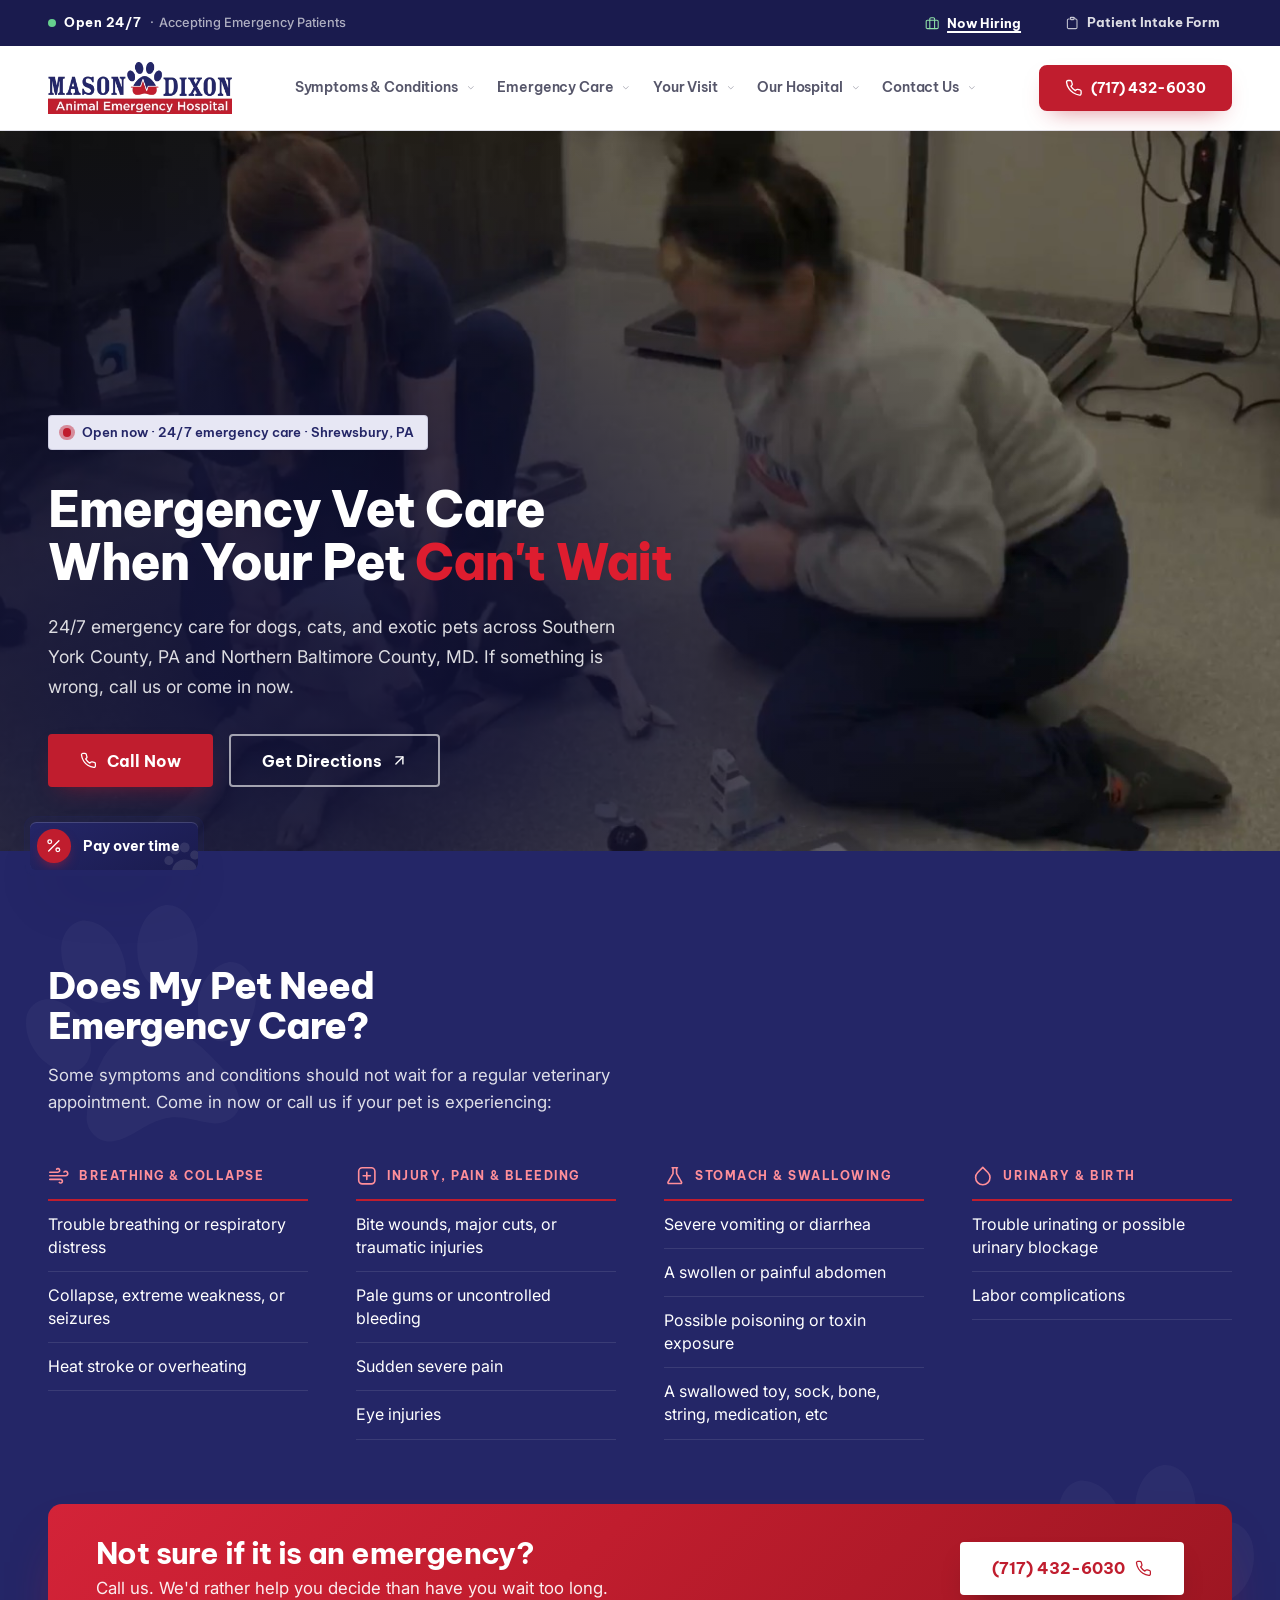
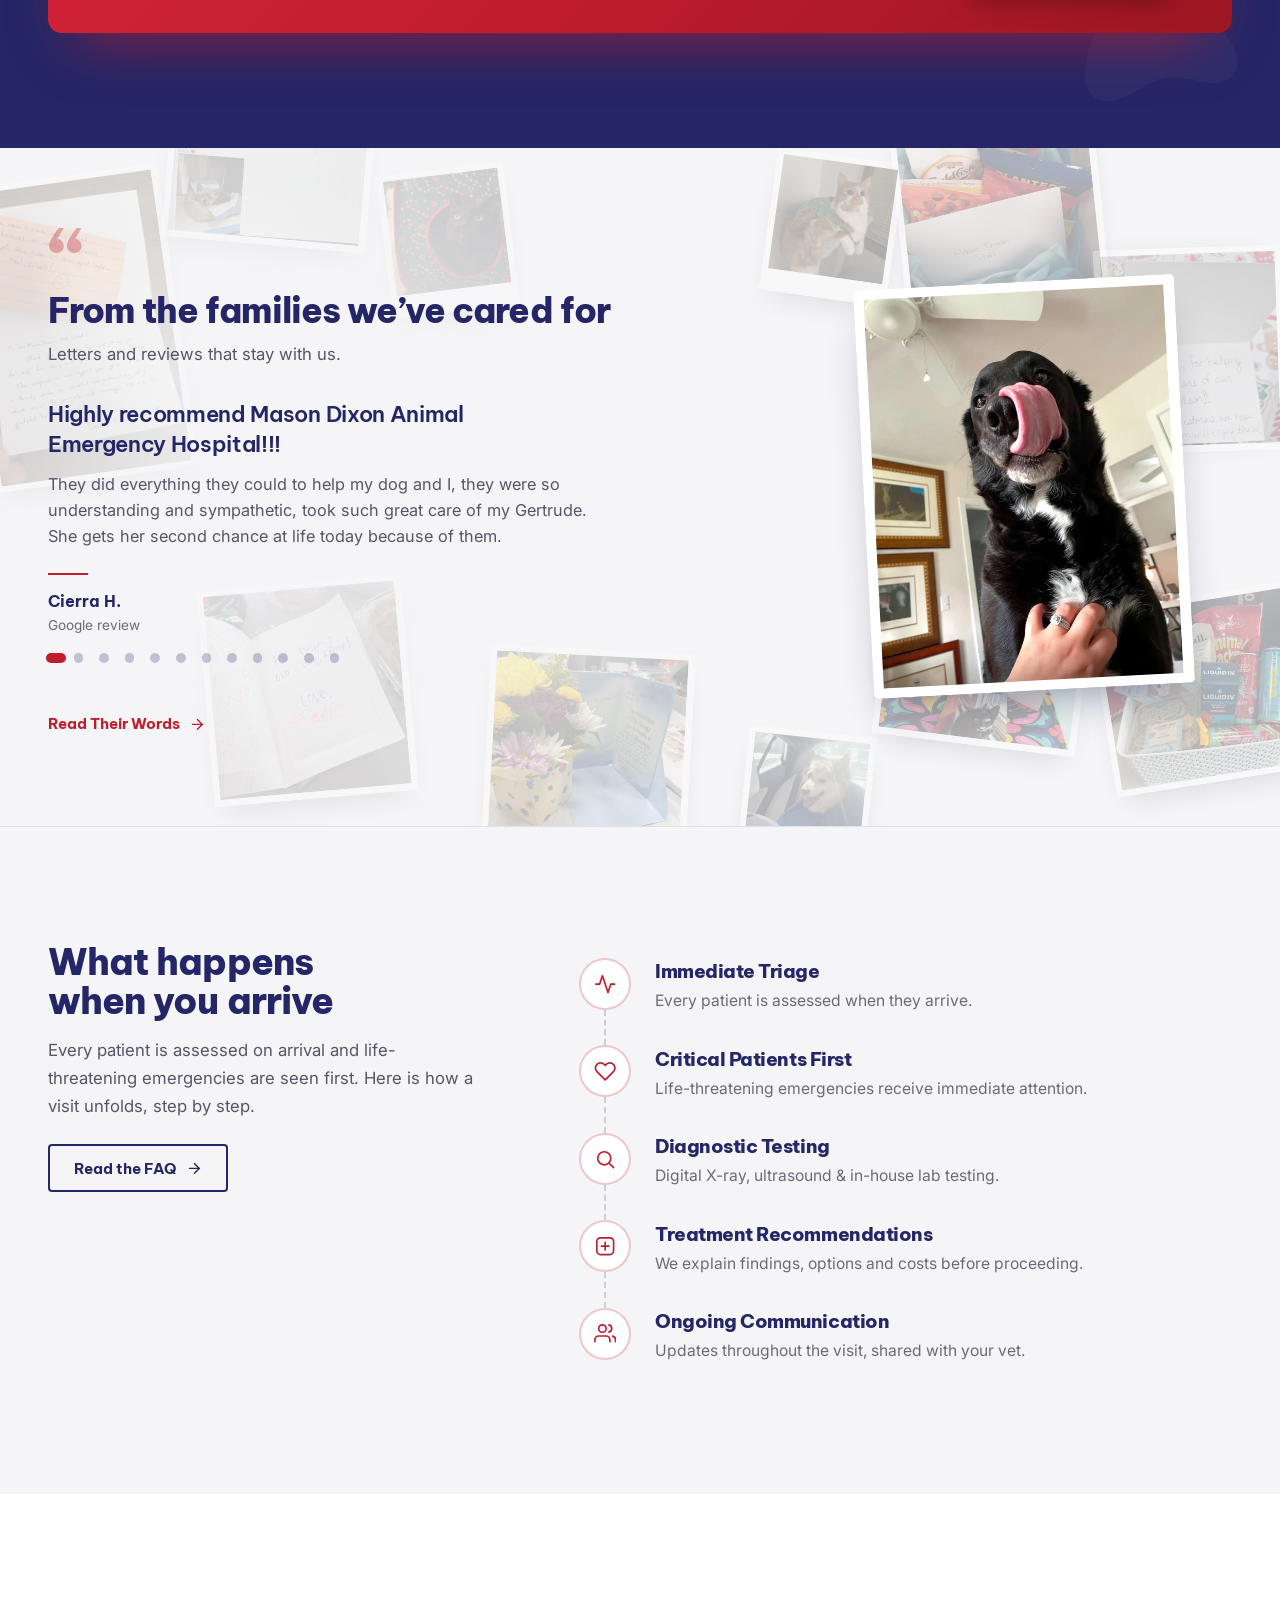
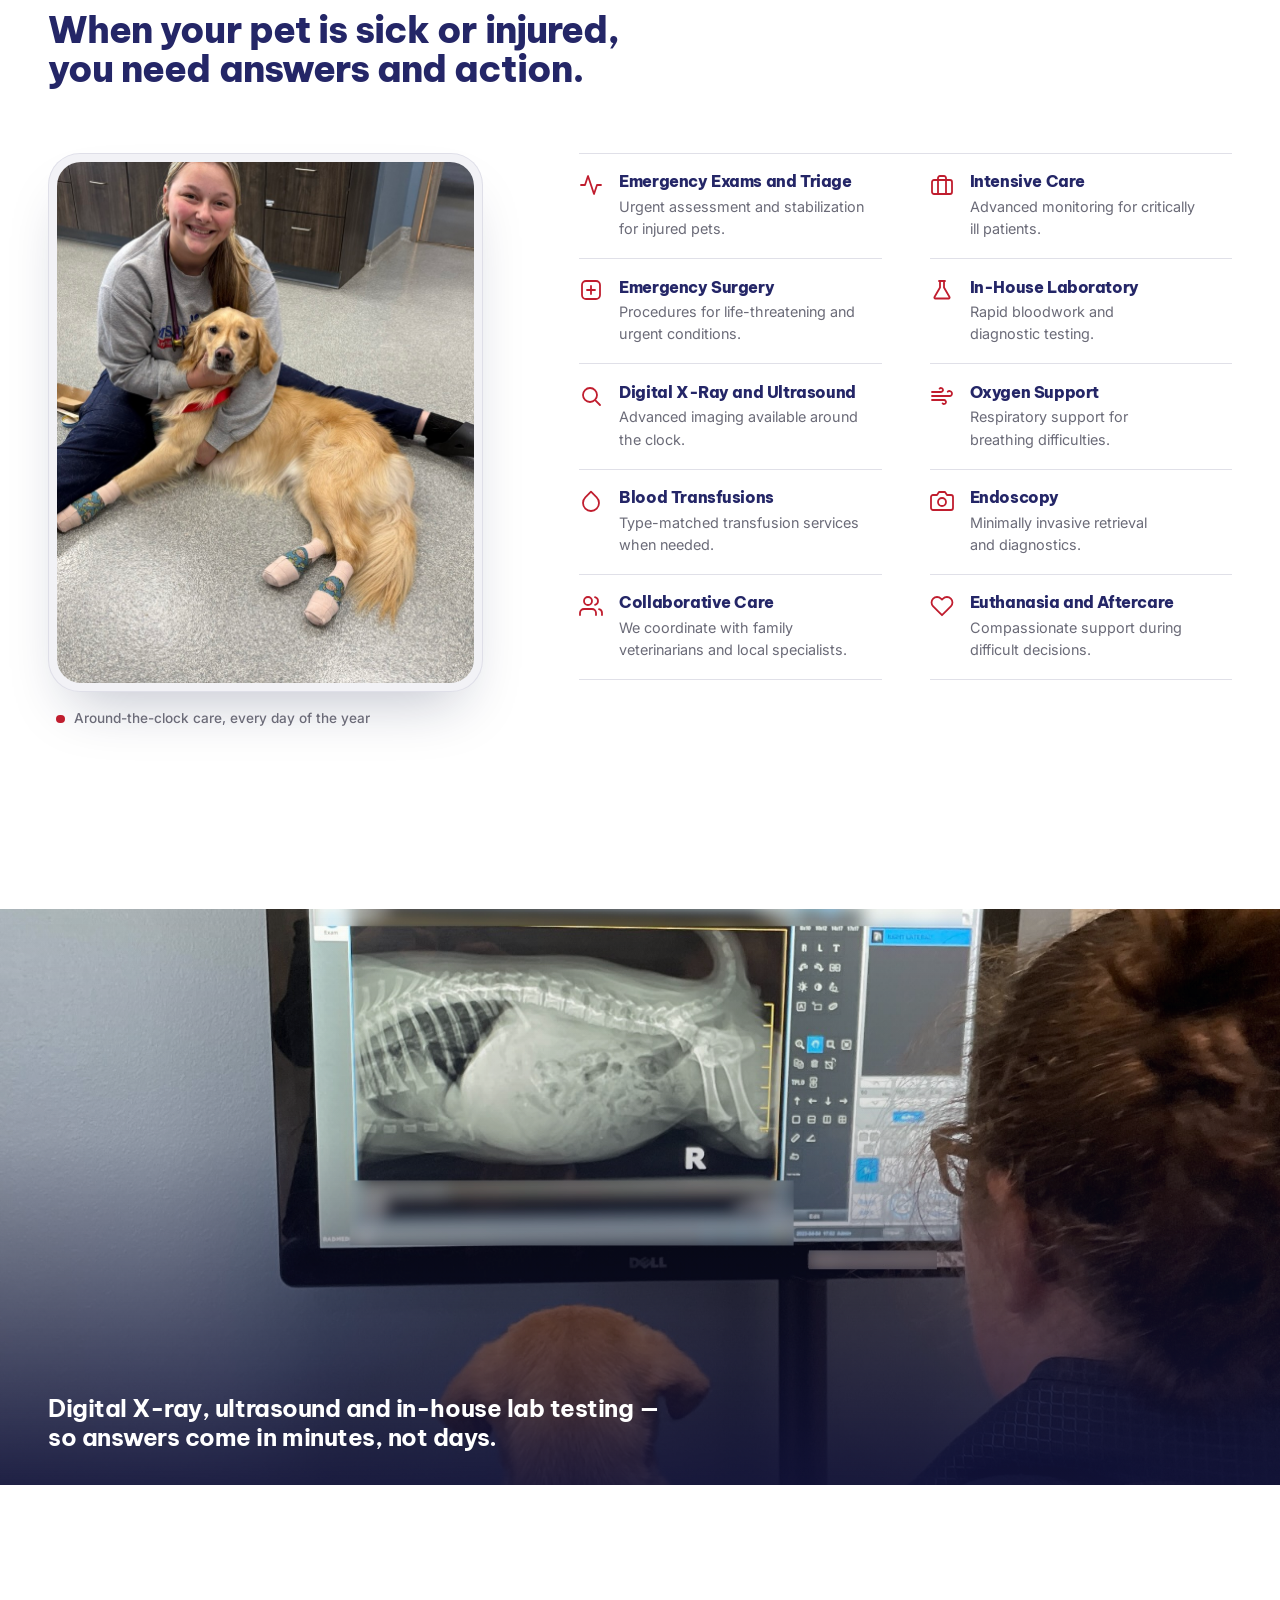
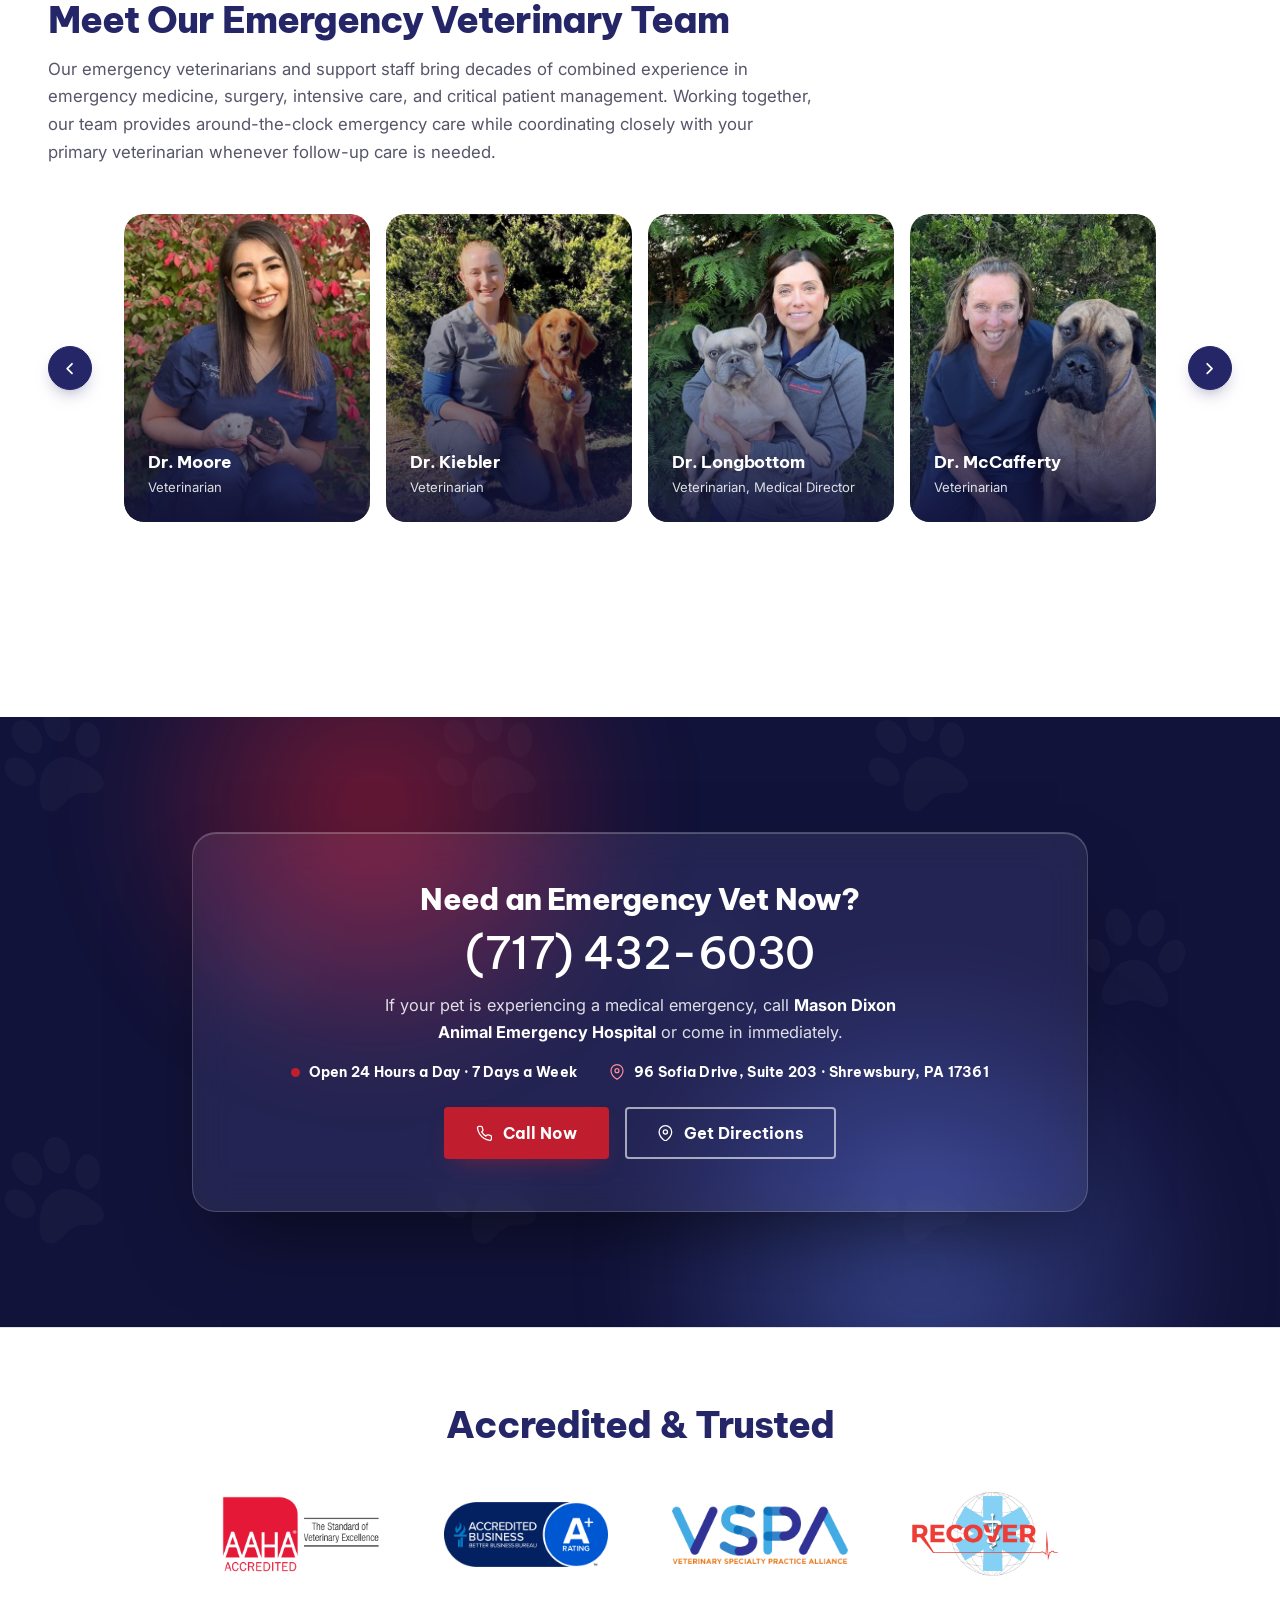
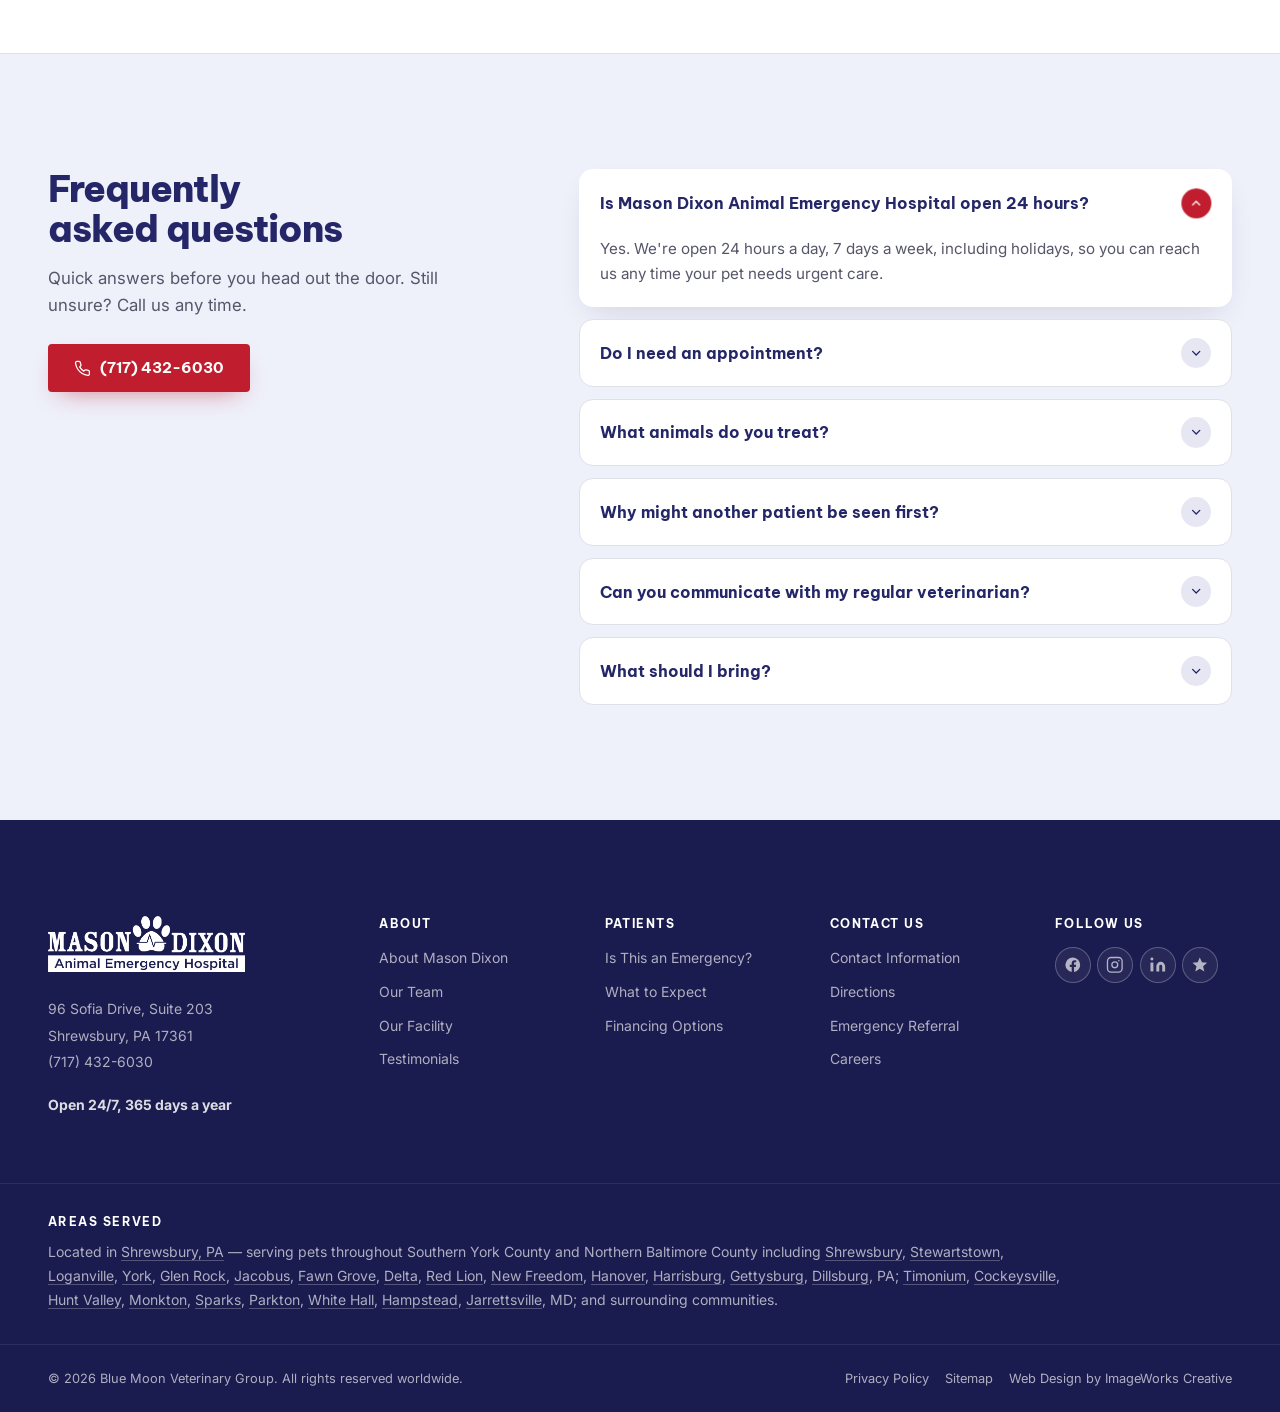
==== commit 6388c18d: "Hide the floating Pay over time badge on phones" ====
--- a/index.html
+++ b/index.html
@@ -13,12 +13,12 @@
   <link rel="preconnect" href="https://fonts.gstatic.com" crossorigin />
   <link href="https://fonts.googleapis.com/css2?family=Be+Vietnam+Pro:wght@500;600;700;800&family=Inter:ital,wght@0,400;0,500;0,600;1,400&display=swap" rel="stylesheet" />
 
-  <script src="assets/js/head.js?v=202610141915"></script>
-  <link rel="stylesheet" href="assets/css/base.css?v=202610141915" />
-  <link rel="stylesheet" href="assets/css/components.css?v=202610141915" />
-  <link rel="stylesheet" href="assets/css/sections.css?v=202610141915" />
-  <link rel="stylesheet" href="assets/css/motion.css?v=202610141915" />
-  <link rel="stylesheet" href="assets/css/menu.css?v=202610141915" />
+  <script src="assets/js/head.js?v=202610191855"></script>
+  <link rel="stylesheet" href="assets/css/base.css?v=202610191855" />
+  <link rel="stylesheet" href="assets/css/components.css?v=202610191855" />
+  <link rel="stylesheet" href="assets/css/sections.css?v=202610191855" />
+  <link rel="stylesheet" href="assets/css/motion.css?v=202610191855" />
+  <link rel="stylesheet" href="assets/css/menu.css?v=202610191855" />
 </head>
 <body>
   <a class="skip-link" href="#main">Skip to main content</a>
@@ -932,7 +932,7 @@
     </a>
   </div>
 
-  <script type="module" src="assets/js/main.js?v=202610141915"></script>
-  <script type="module" src="assets/js/menu.js?v=202610141915"></script>
+  <script type="module" src="assets/js/main.js?v=202610191855"></script>
+  <script type="module" src="assets/js/menu.js?v=202610191855"></script>
 </body>
 </html>
--- a/assets/css/components.css
+++ b/assets/css/components.css
@@ -145,11 +145,10 @@
 .pay-pill__icon svg { width: 1.1rem; height: 1.1rem; }
 .pay-pill:hover .pay-pill__icon { transform: scale(1.08) rotate(-8deg); }
 
-/* Phones: chip only, so the badge never covers what it floats over.
-   The label still reaches screen readers through aria-label. */
+/* Phones: no floating badge at all — it covered the hero buttons, and the
+   sticky call bar already owns the bottom edge. Financing stays in the footer. */
 @media (max-width: 639px) {
-  .pay-pill__core { padding: 0.35rem; gap: 0; }
-  .pay-pill__label, .pay-pill__paw { display: none; }
+  .pay-pill { display: none; }
 }
 
 /* No call bar from here up, so the badge drops to the corner */
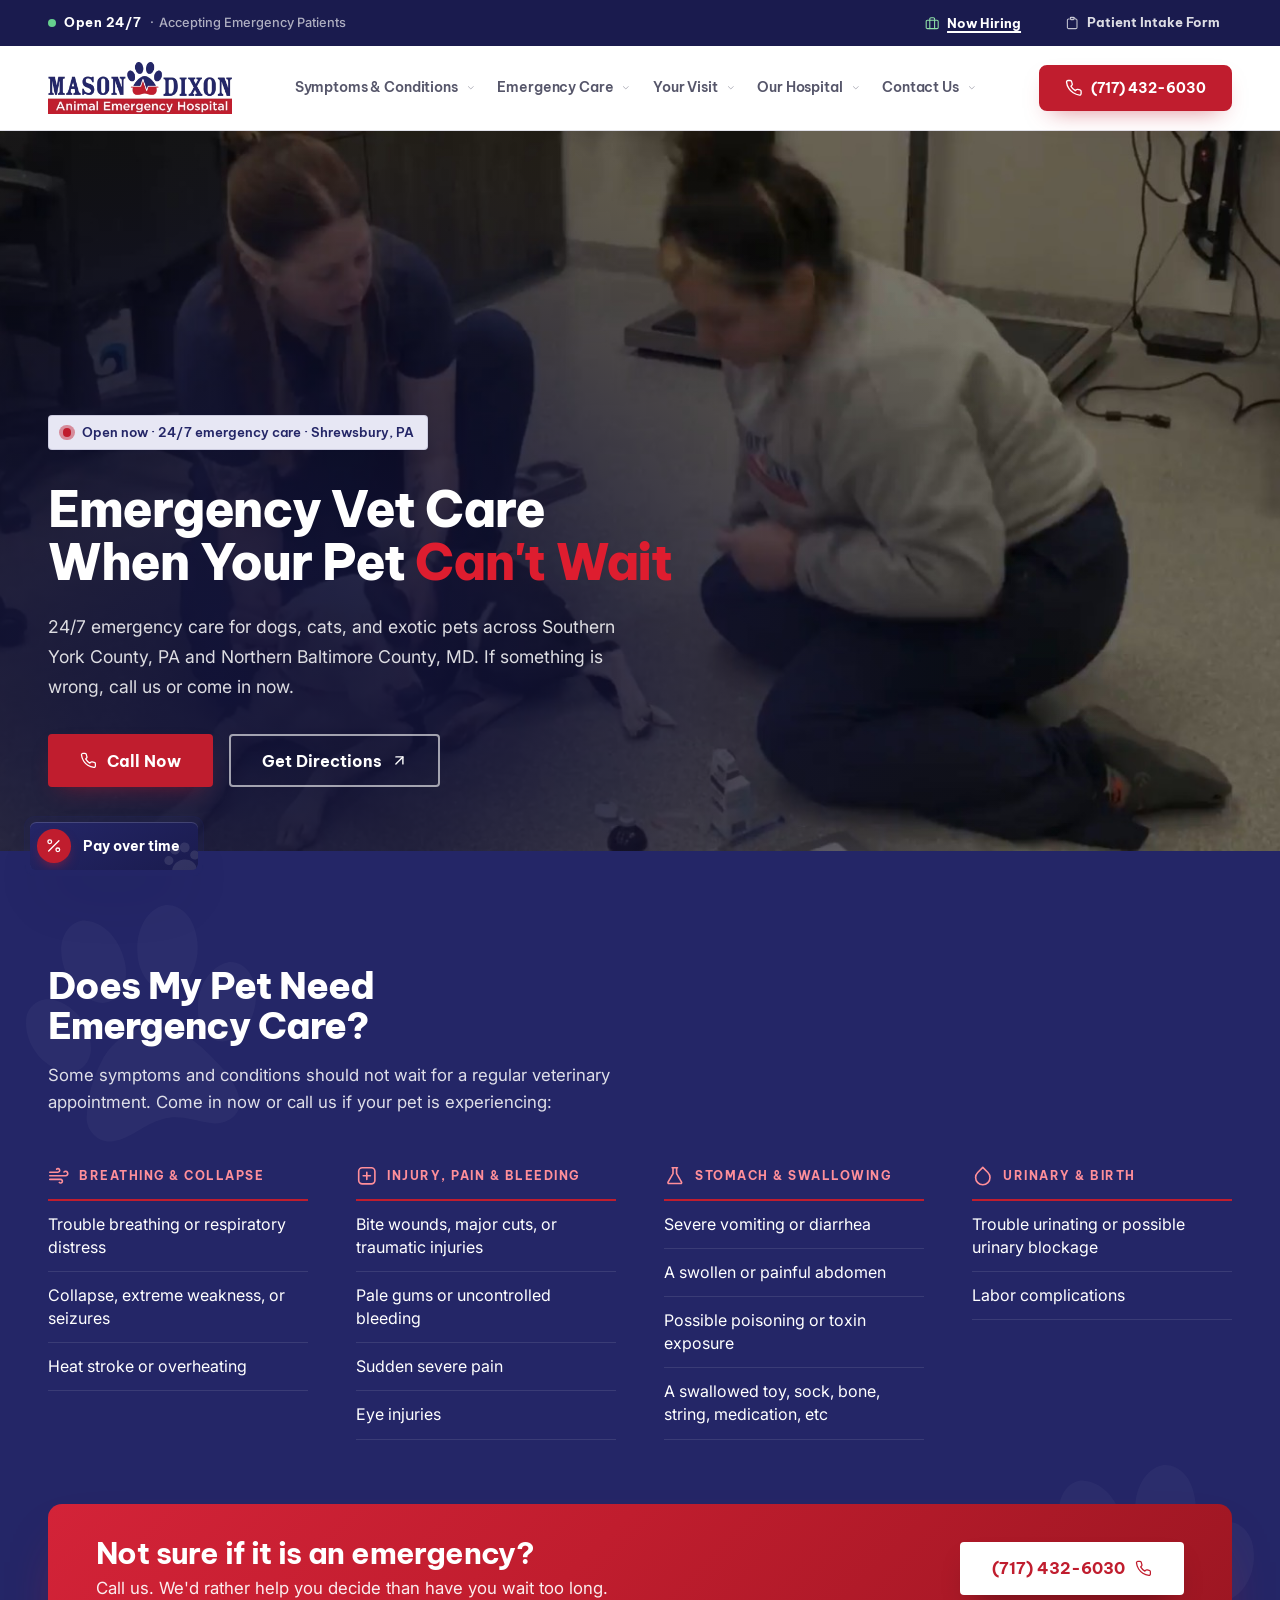
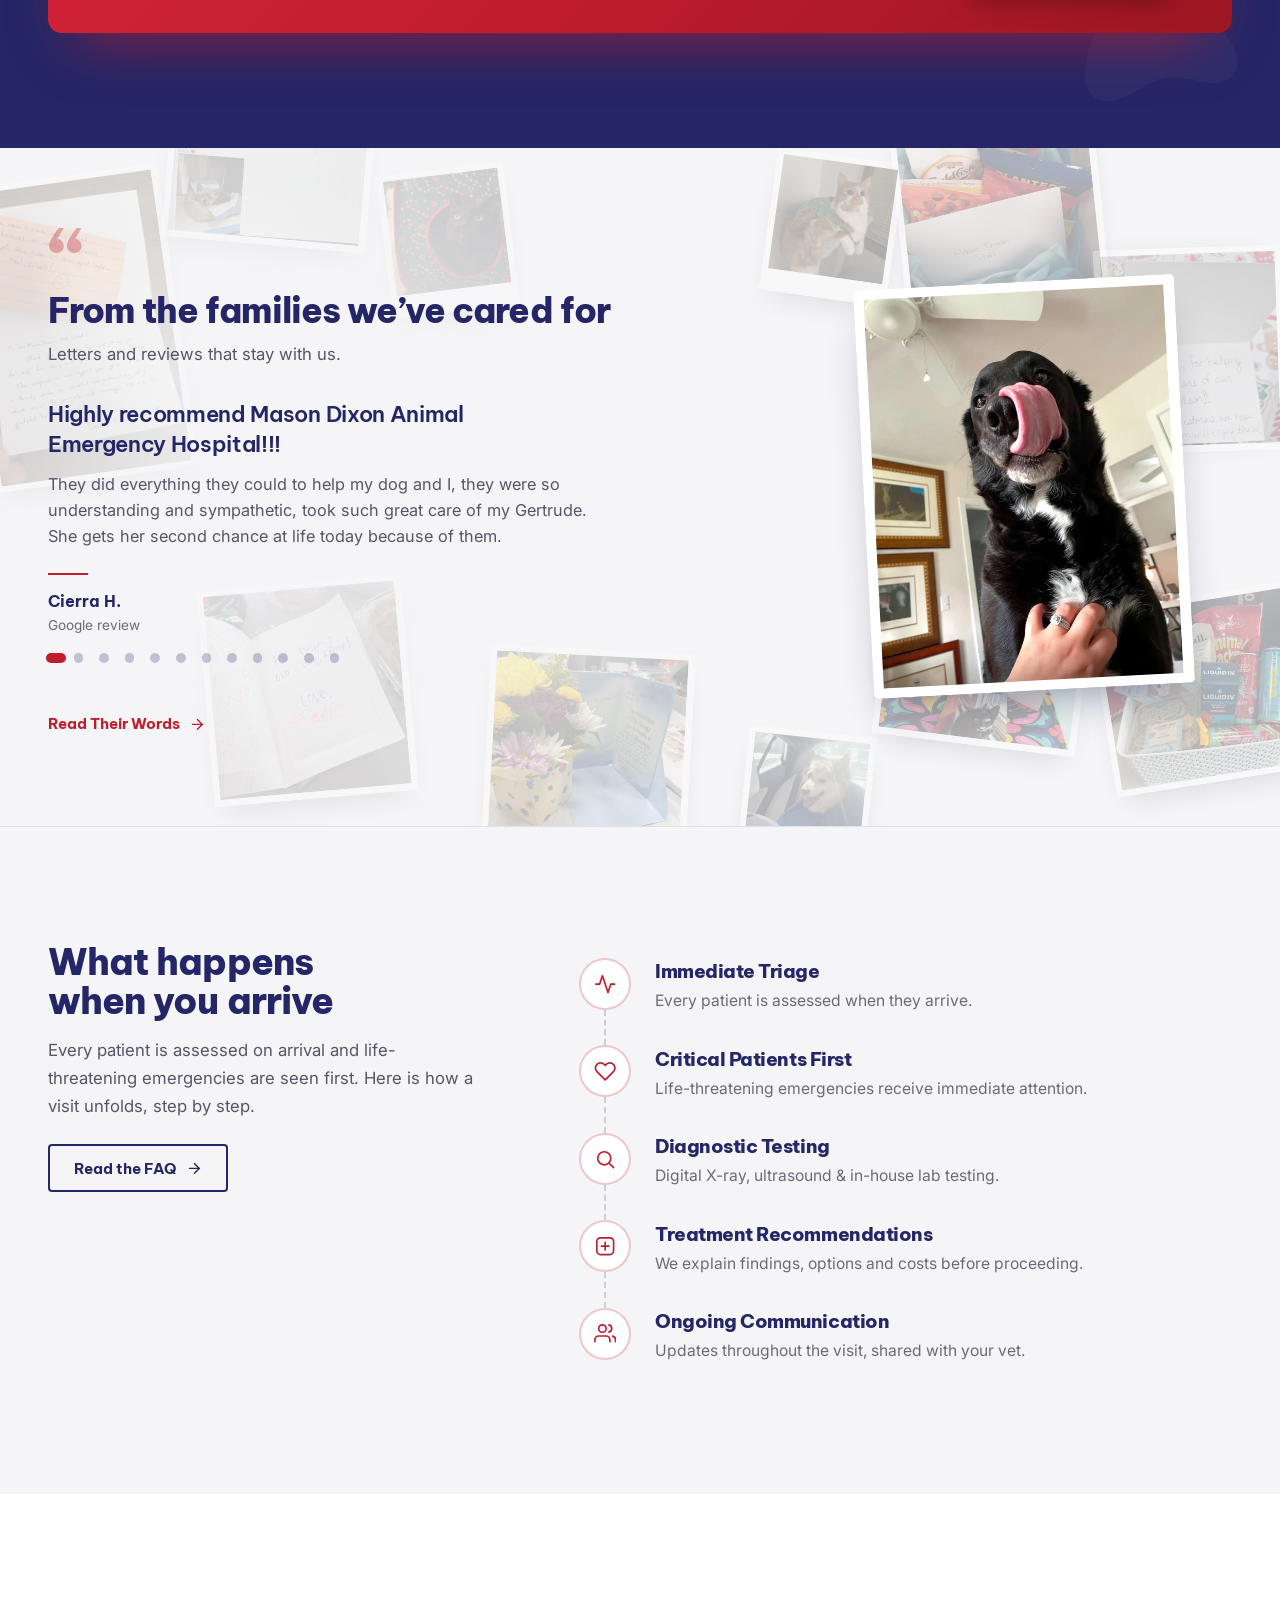
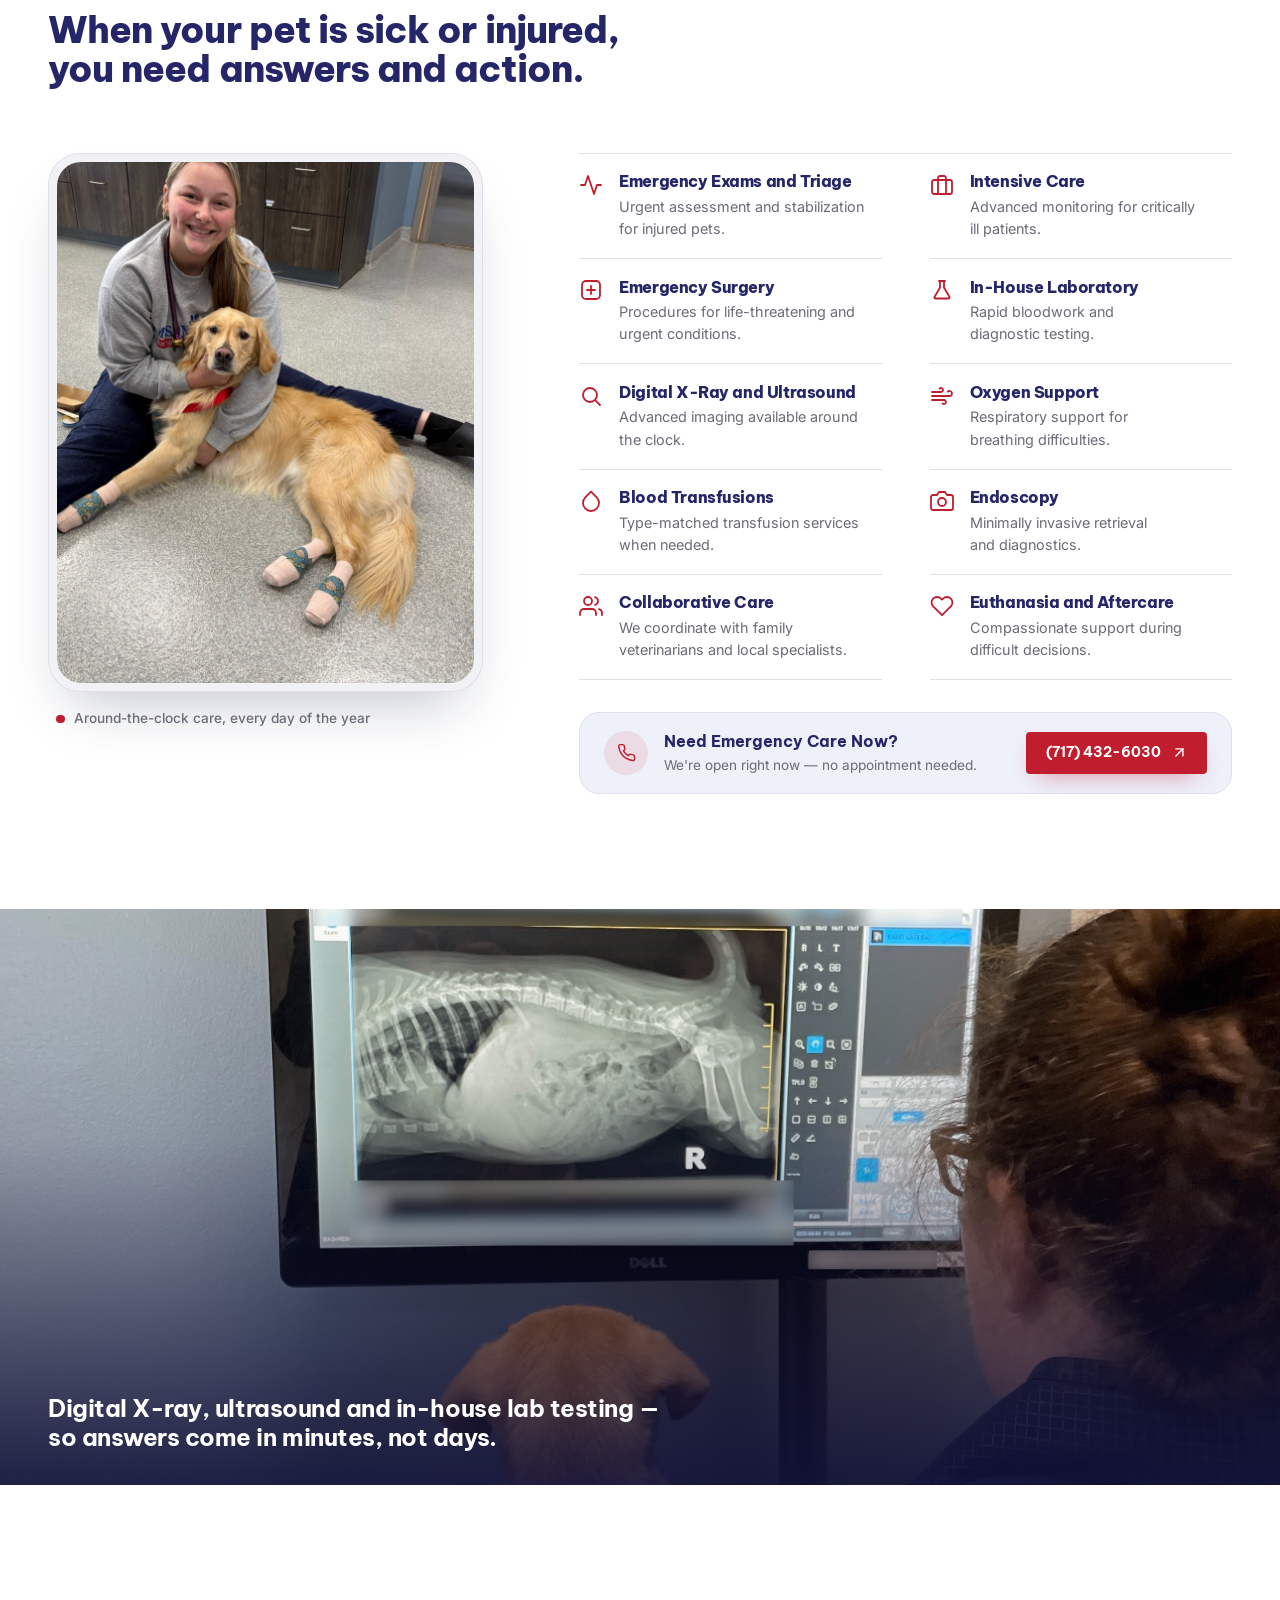
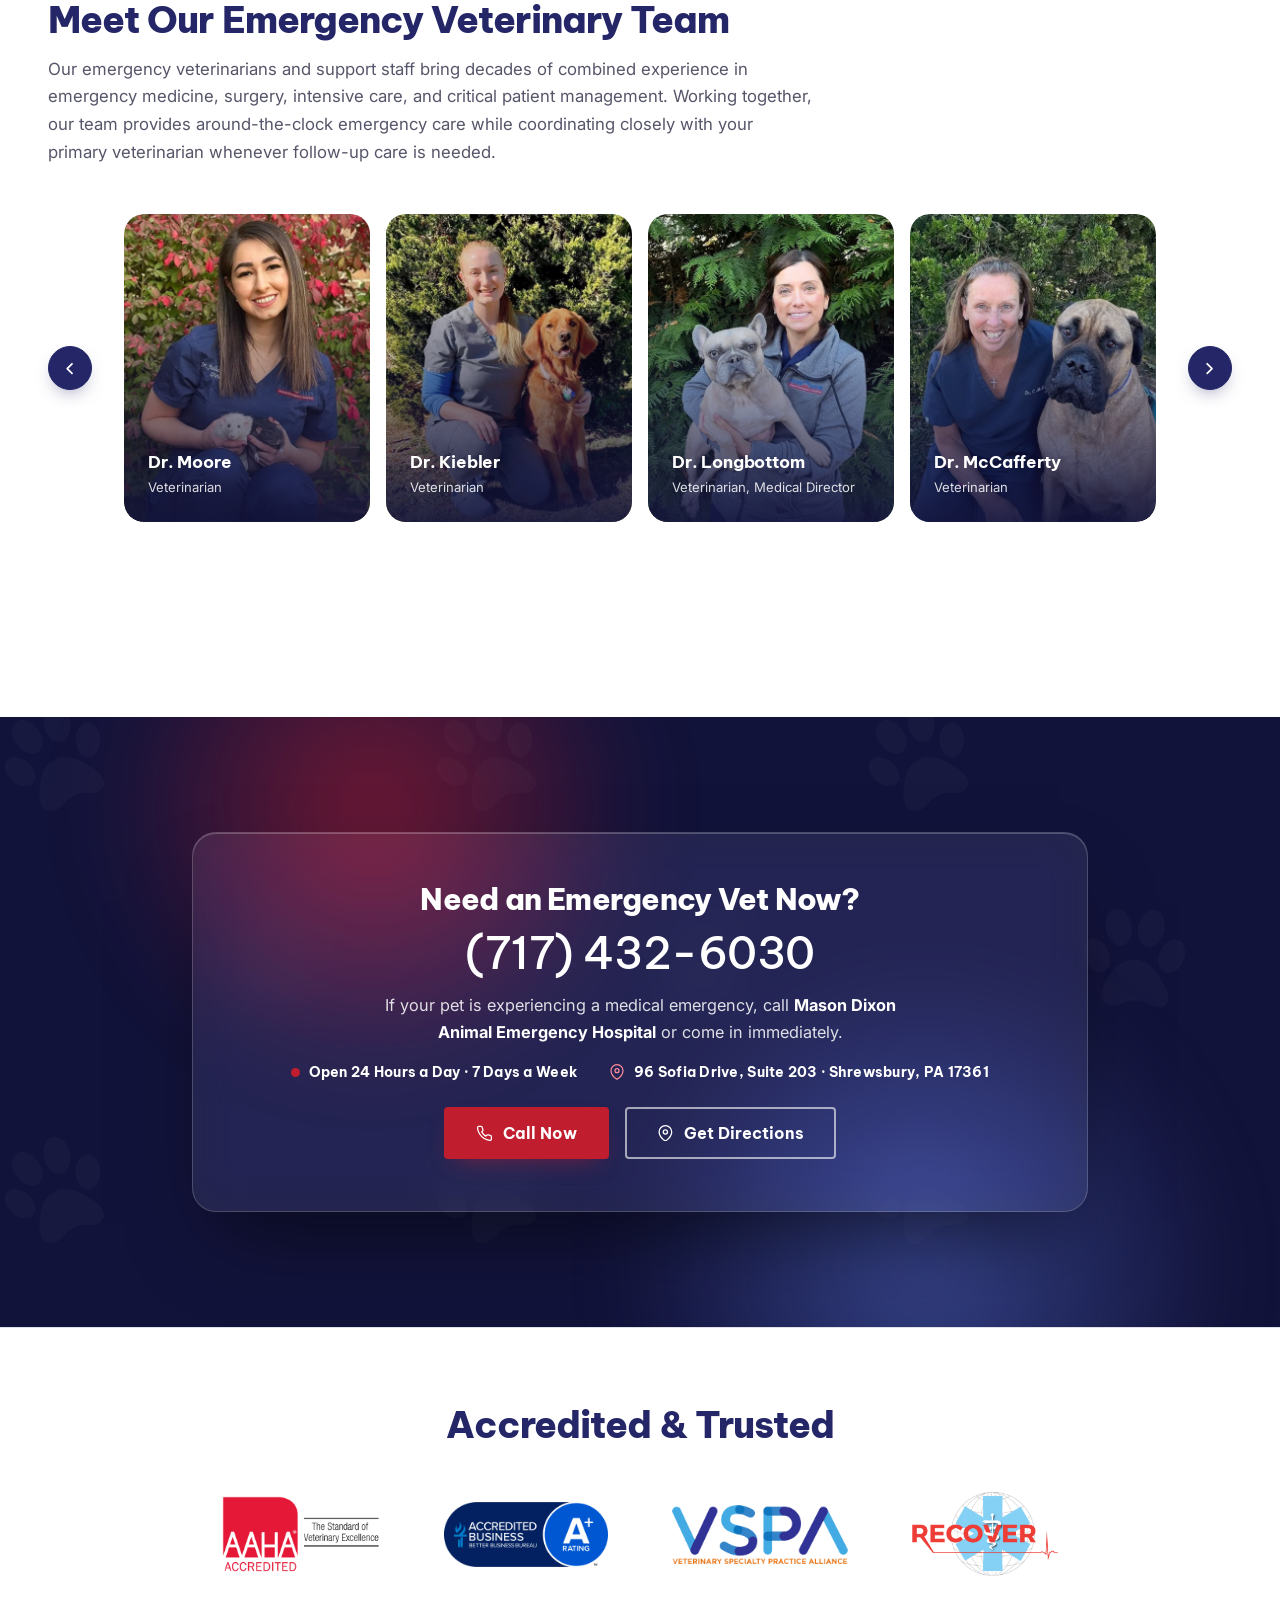
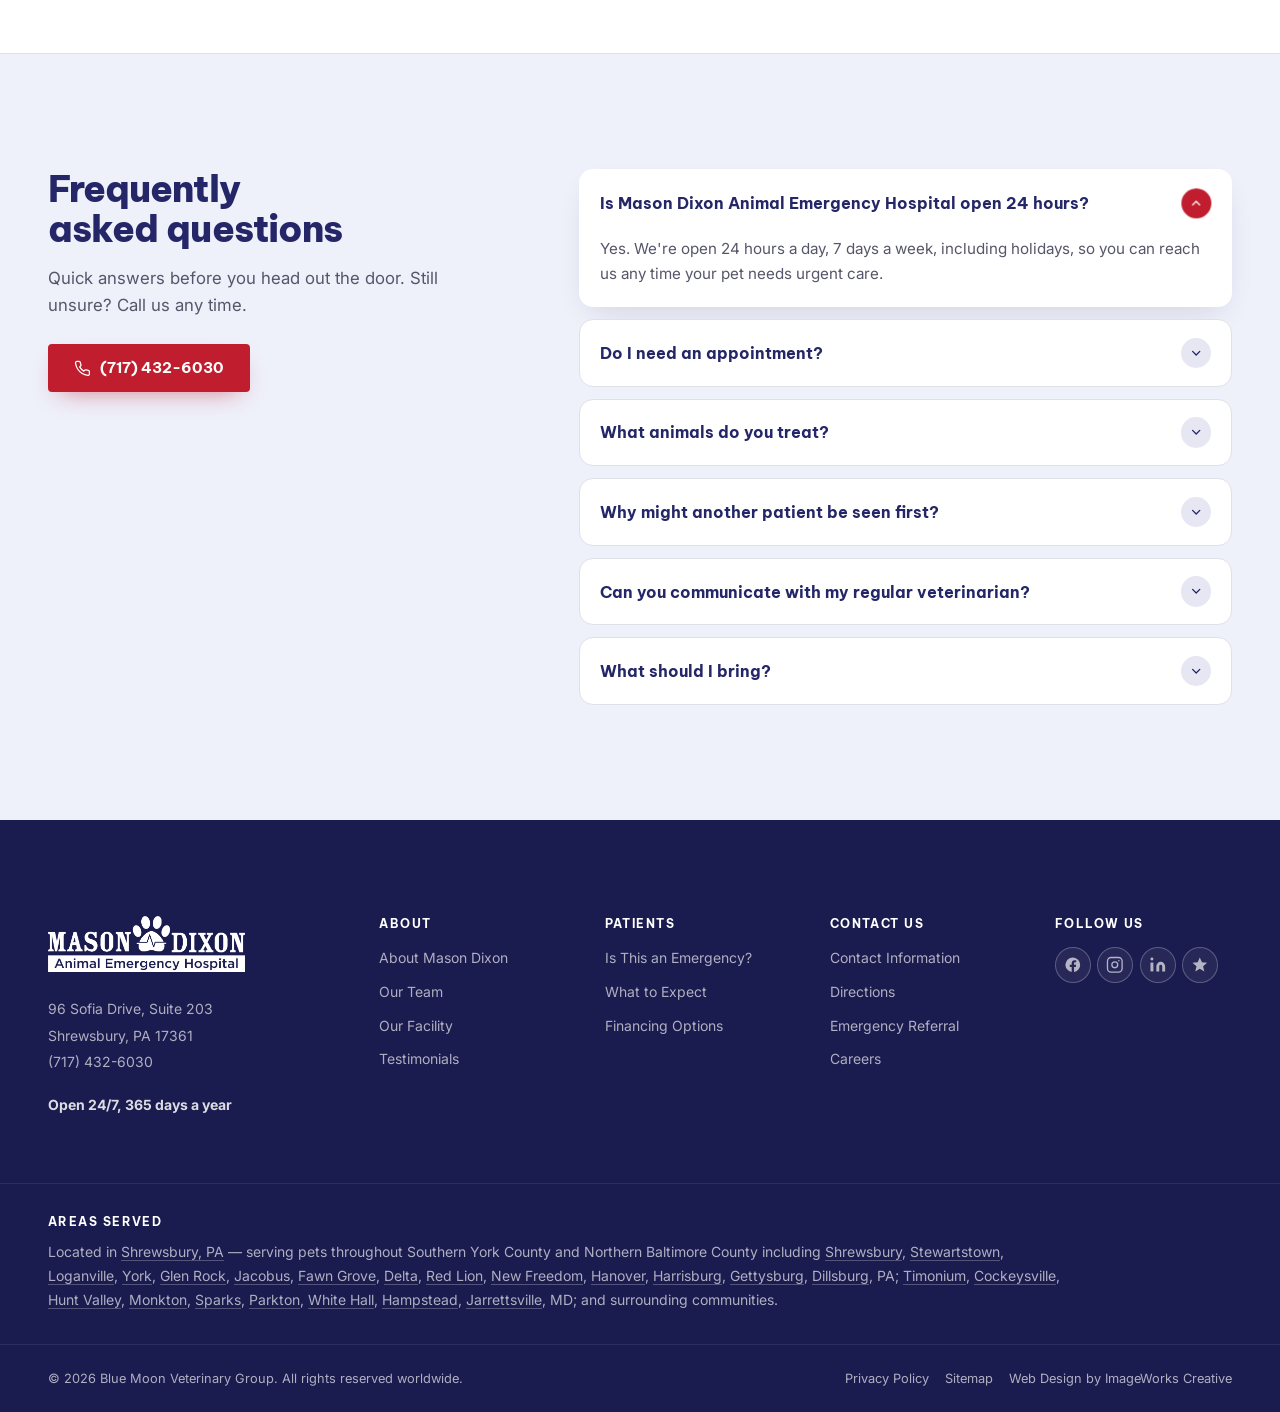
==== commit 397b5ea8: "Testimonials on phones: arrows with a count, swipe, and no backdrop behind the text Below 768px the " ====
--- a/index.html
+++ b/index.html
@@ -13,12 +13,12 @@
   <link rel="preconnect" href="https://fonts.gstatic.com" crossorigin />
   <link href="https://fonts.googleapis.com/css2?family=Be+Vietnam+Pro:wght@500;600;700;800&family=Inter:ital,wght@0,400;0,500;0,600;1,400&display=swap" rel="stylesheet" />
 
-  <script src="assets/js/head.js?v=202610191855"></script>
-  <link rel="stylesheet" href="assets/css/base.css?v=202610191855" />
-  <link rel="stylesheet" href="assets/css/components.css?v=202610191855" />
-  <link rel="stylesheet" href="assets/css/sections.css?v=202610191855" />
-  <link rel="stylesheet" href="assets/css/motion.css?v=202610191855" />
-  <link rel="stylesheet" href="assets/css/menu.css?v=202610191855" />
+  <script src="assets/js/head.js?v=202610191906"></script>
+  <link rel="stylesheet" href="assets/css/base.css?v=202610191906" />
+  <link rel="stylesheet" href="assets/css/components.css?v=202610191906" />
+  <link rel="stylesheet" href="assets/css/sections.css?v=202610191906" />
+  <link rel="stylesheet" href="assets/css/motion.css?v=202610191906" />
+  <link rel="stylesheet" href="assets/css/menu.css?v=202610191906" />
 </head>
 <body>
   <a class="skip-link" href="#main">Skip to main content</a>
@@ -932,7 +932,7 @@
     </a>
   </div>
 
-  <script type="module" src="assets/js/main.js?v=202610191855"></script>
-  <script type="module" src="assets/js/menu.js?v=202610191855"></script>
+  <script type="module" src="assets/js/main.js?v=202610191906"></script>
+  <script type="module" src="assets/js/menu.js?v=202610191906"></script>
 </body>
 </html>
--- a/assets/css/sections.css
+++ b/assets/css/sections.css
@@ -210,6 +210,15 @@
 .reviews__dot:hover::before { opacity: 0.55; }
 .reviews__dot[aria-current="true"]::before { width: 1.25rem; background: var(--color-red); opacity: 1; }
 .reviews__dot:focus-visible { outline: 2px solid var(--color-red); outline-offset: -2px; border-radius: var(--radius-md); }
+/* Phone pager: prev / next arrows around a "3 / 12" count, in place of the dots */
+.reviews__pager { display: none; order: 4; align-items: center; gap: var(--space-4); }
+.reviews__step { width: 2.75rem; height: 2.75rem; border-radius: 50%; background: var(--color-navy); border-color: var(--color-navy); color: #fff; }
+.reviews__step:hover { background: var(--color-red); border-color: var(--color-red); color: #fff; transform: none; }
+.reviews__count { min-width: 3.5rem; text-align: center; font-family: var(--font-display); font-weight: 700; font-size: 0.95rem; color: var(--color-navy); font-variant-numeric: tabular-nums; }
+@media (max-width: 767px) {
+  .reviews__dots { display: none; }
+  .reviews__pager { display: flex; }
+}
 
 .reviews__link {
   position: relative; display: inline-flex; align-items: center; gap: 0.55rem;
@@ -240,14 +249,11 @@
 }
 /* Phones: the stacked text covers the middle, so the spare pet photos and a few
    cards move to the edges rather than hiding behind the quote */
+/* Phones: the backdrop would sit behind every line of text, so only the
+   featured photo shows (and the one flying back); the rest stay hidden */
 @media (max-width: 767px) {
-  .letter:nth-child(5) { left: 30%; top: 88%; }
-  .letter:nth-child(8) { left: -6%; top: 90%; }
-  .letter:nth-child(9) { left: 70%; top: 87%; }
-  .letter--pet:nth-child(10) { left: 72%; top: 1%; }
-  .letter--pet:nth-child(11) { left: 4%; top: 92%; }
-  .letter--pet:nth-child(12) { left: 62%; top: 96%; }
-  .reviews::after { background: radial-gradient(ellipse 90% 45% at 40% 42%, rgba(245, 245, 247, 0.94), rgba(245, 245, 247, 0) 100%); }
+  .is-enhanced-reviews .letter:not(.is-active):not(.is-leaving) { opacity: 0; }
+  .reviews::after { display: none; }
 }
 
 /* ---------------------------------------------------------------------
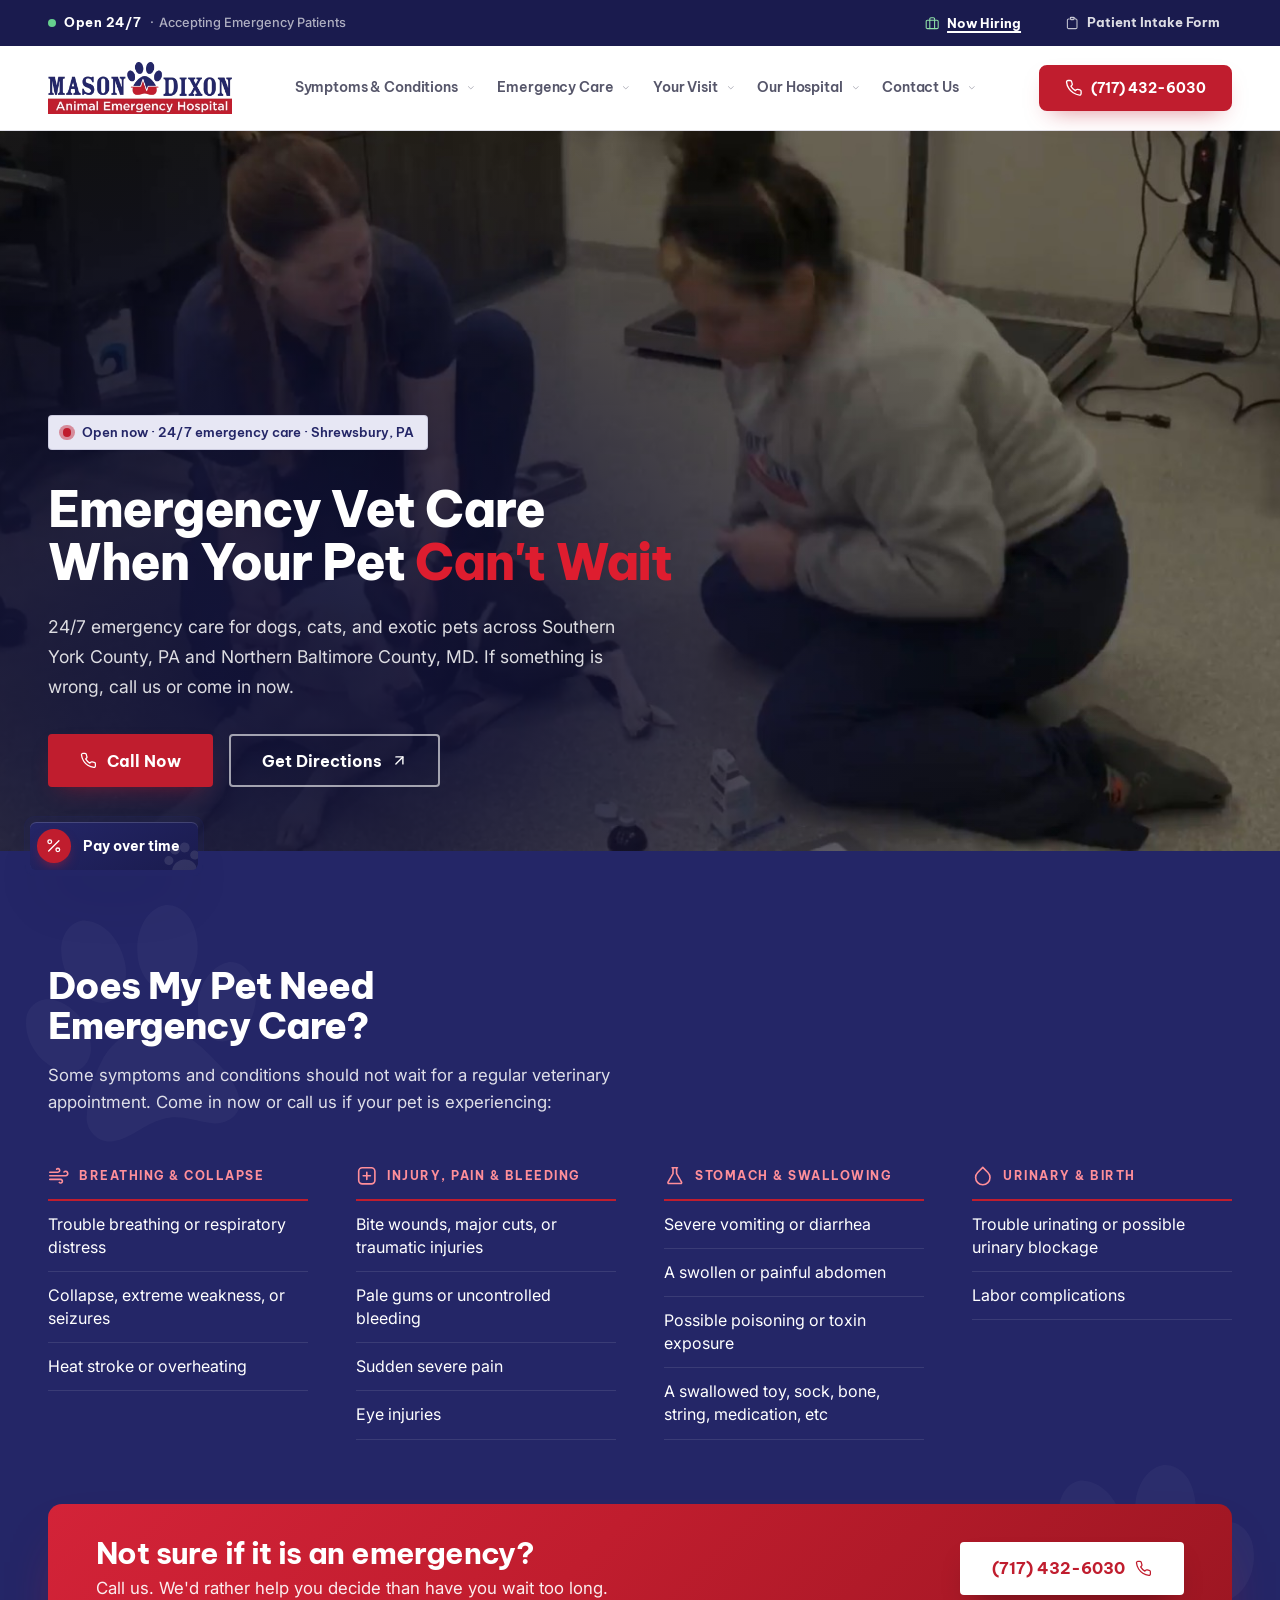
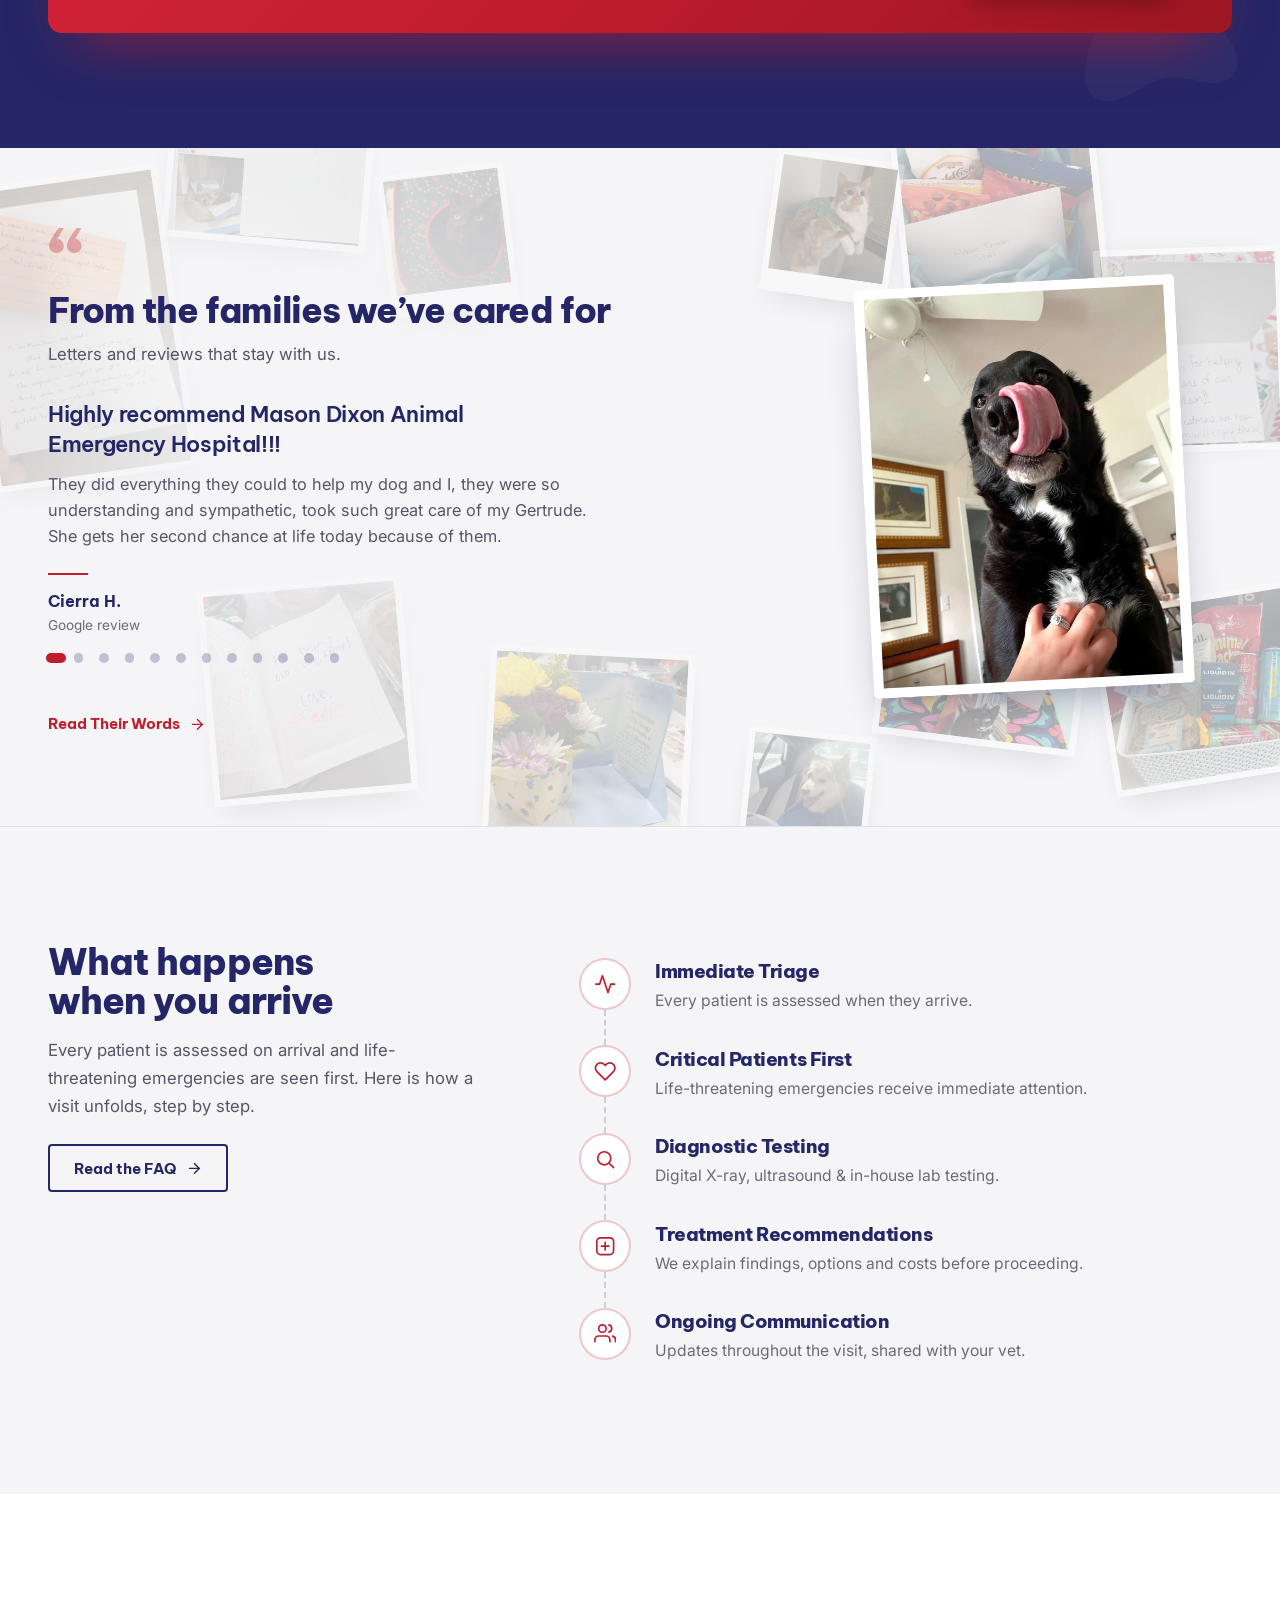
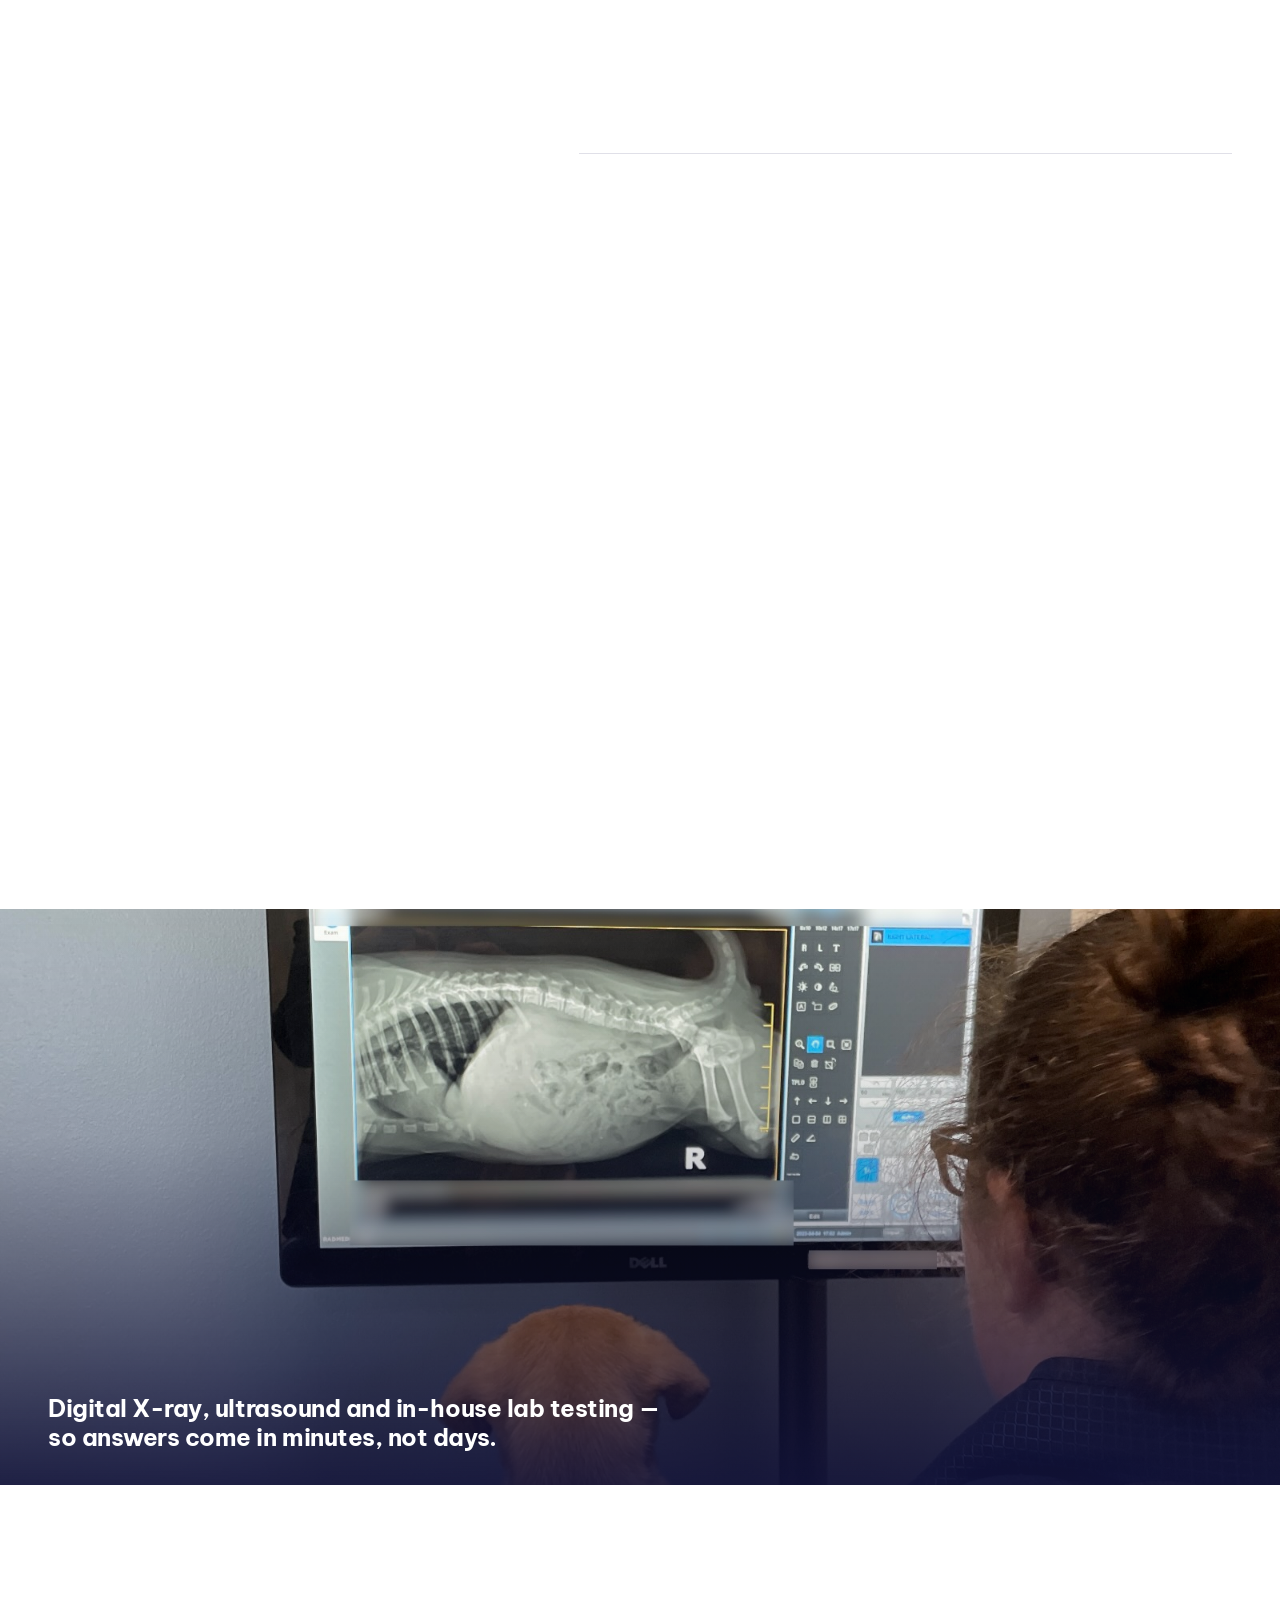
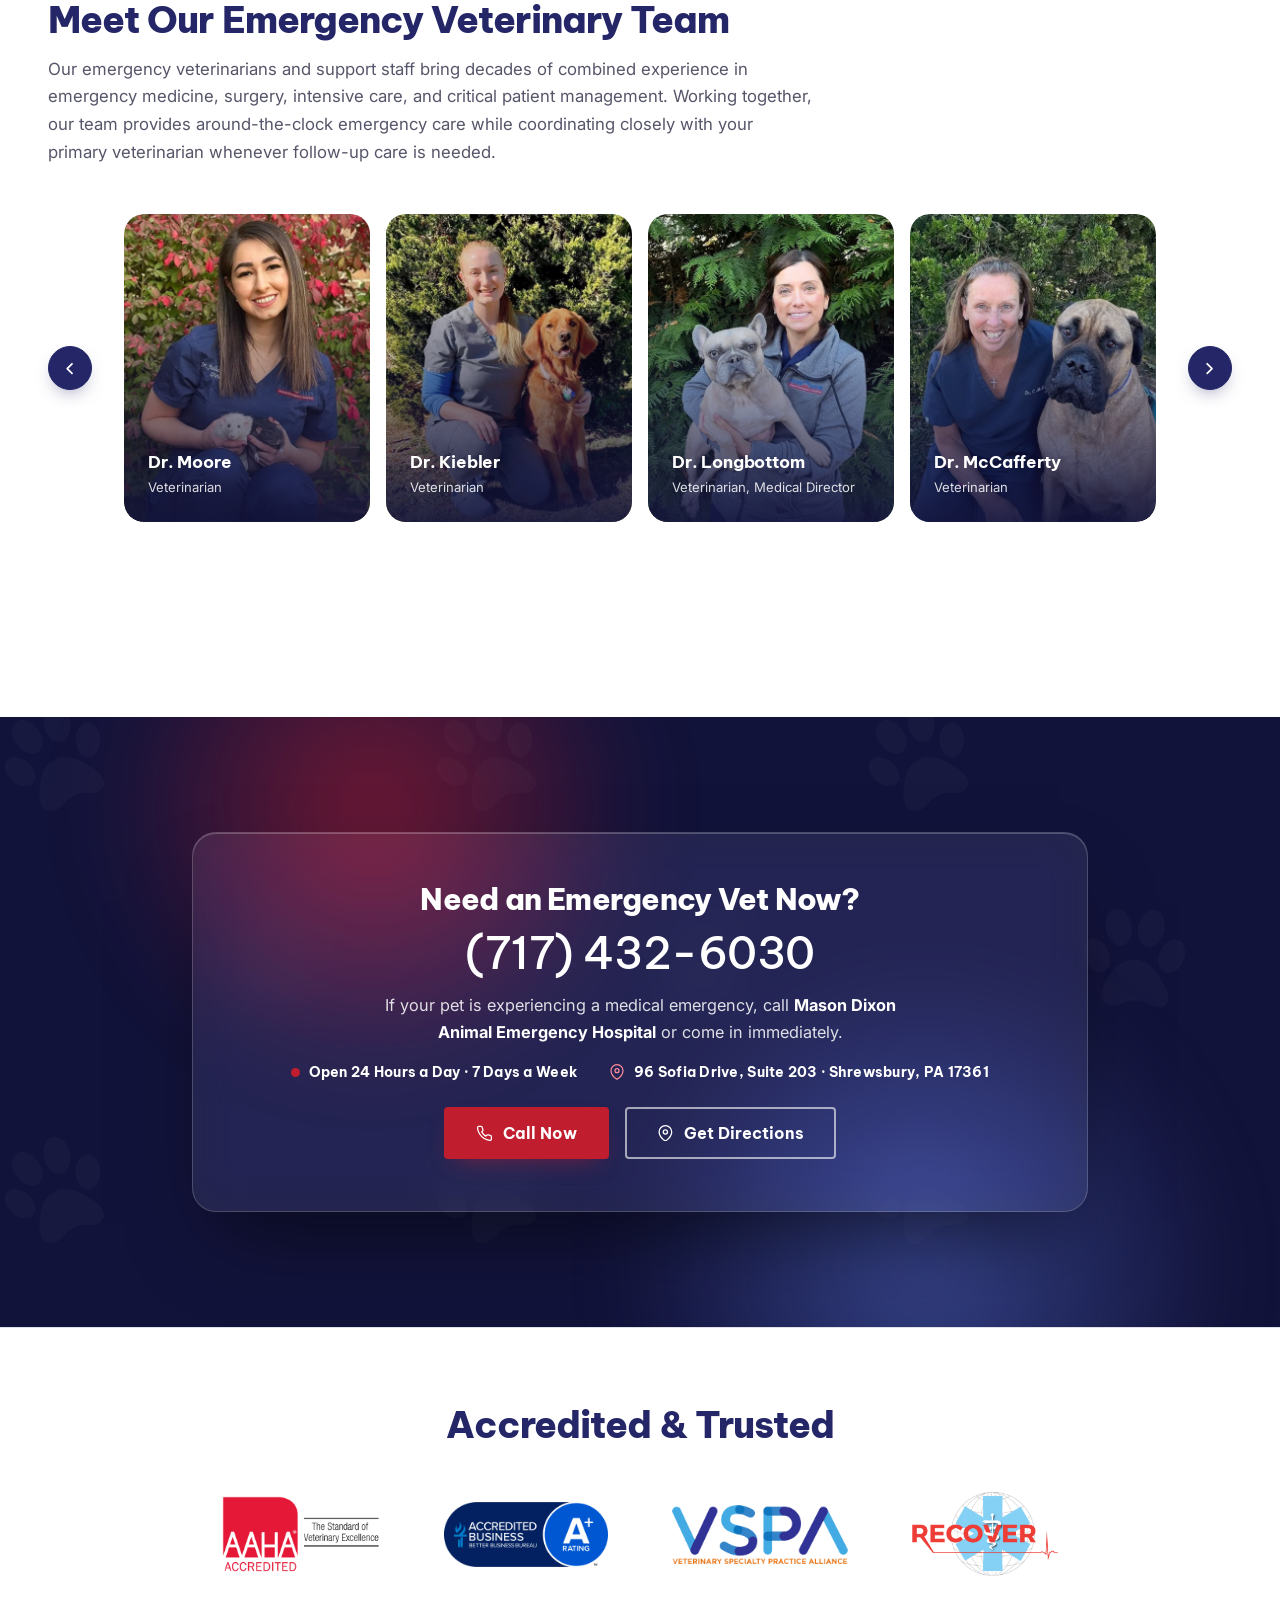
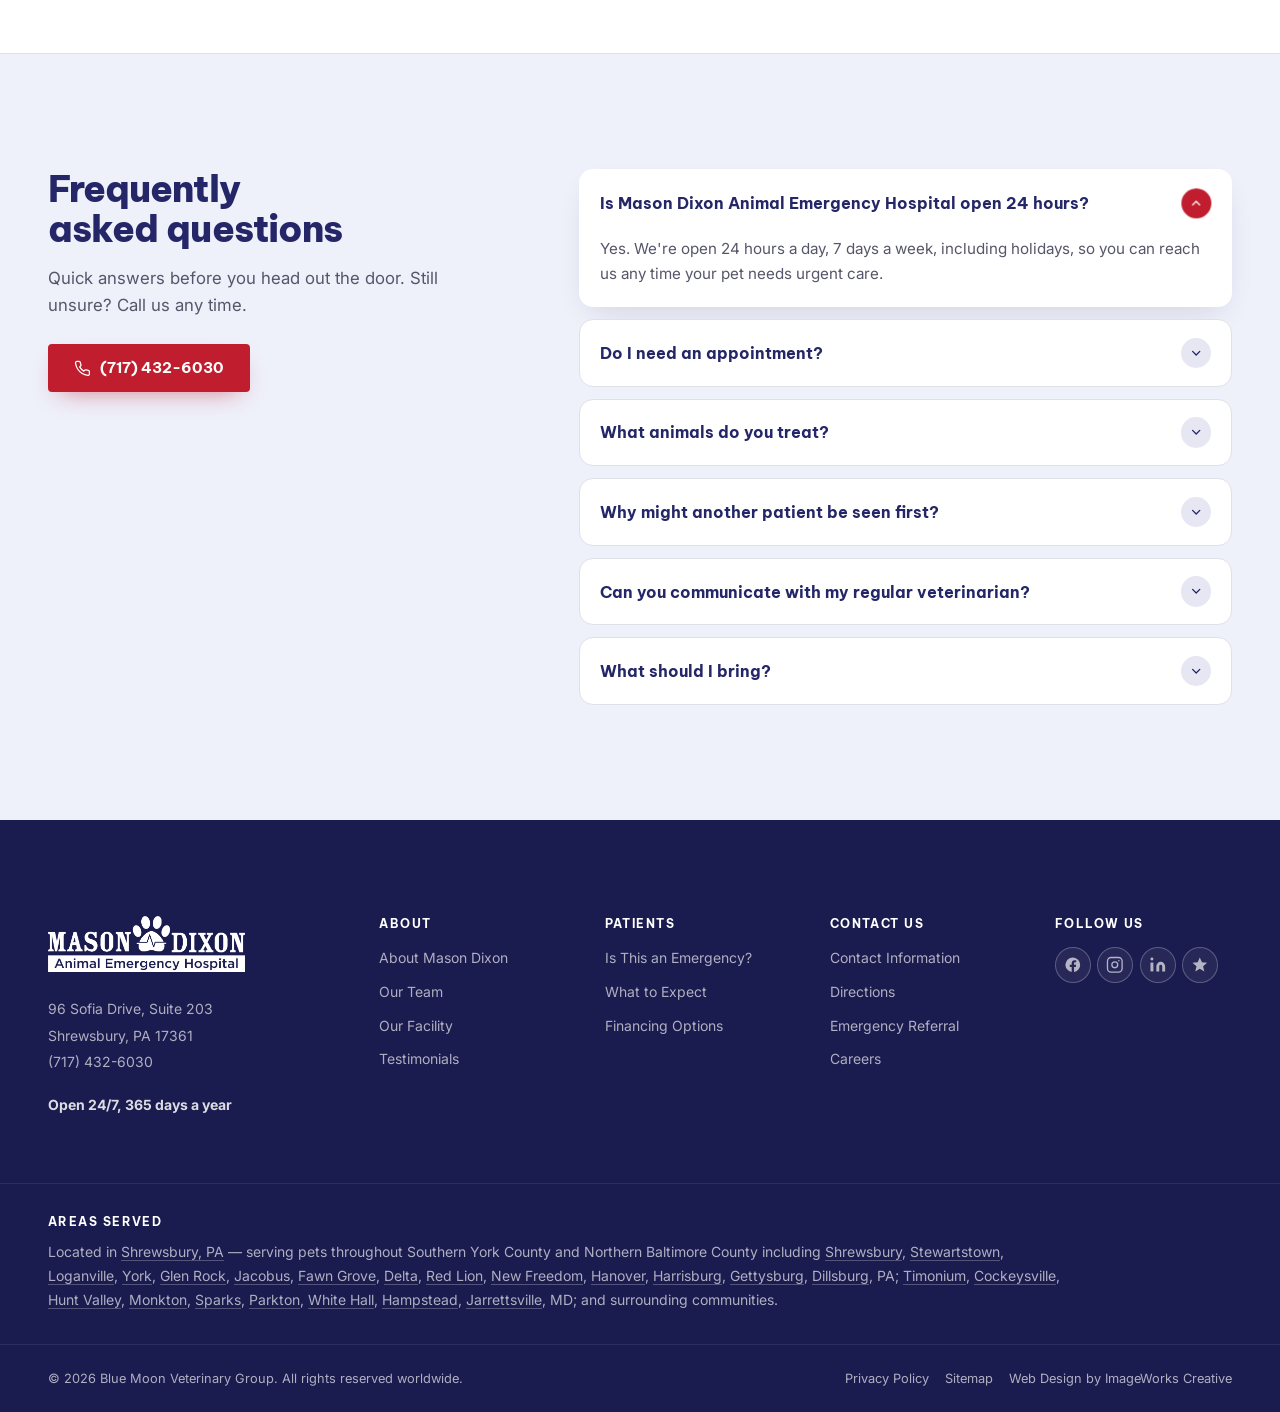
==== commit fe0bb6e6: "Testimonials on phones: compact layout, outline button, backdrop restored Arrows sit either side of " ====
--- a/index.html
+++ b/index.html
@@ -13,12 +13,12 @@
   <link rel="preconnect" href="https://fonts.gstatic.com" crossorigin />
   <link href="https://fonts.googleapis.com/css2?family=Be+Vietnam+Pro:wght@500;600;700;800&family=Inter:ital,wght@0,400;0,500;0,600;1,400&display=swap" rel="stylesheet" />
 
-  <script src="assets/js/head.js?v=202610191906"></script>
-  <link rel="stylesheet" href="assets/css/base.css?v=202610191906" />
-  <link rel="stylesheet" href="assets/css/components.css?v=202610191906" />
-  <link rel="stylesheet" href="assets/css/sections.css?v=202610191906" />
-  <link rel="stylesheet" href="assets/css/motion.css?v=202610191906" />
-  <link rel="stylesheet" href="assets/css/menu.css?v=202610191906" />
+  <script src="assets/js/head.js?v=202610191915"></script>
+  <link rel="stylesheet" href="assets/css/base.css?v=202610191915" />
+  <link rel="stylesheet" href="assets/css/components.css?v=202610191915" />
+  <link rel="stylesheet" href="assets/css/sections.css?v=202610191915" />
+  <link rel="stylesheet" href="assets/css/motion.css?v=202610191915" />
+  <link rel="stylesheet" href="assets/css/menu.css?v=202610191915" />
 </head>
 <body>
   <a class="skip-link" href="#main">Skip to main content</a>
@@ -932,7 +932,7 @@
     </a>
   </div>
 
-  <script type="module" src="assets/js/main.js?v=202610191906"></script>
-  <script type="module" src="assets/js/menu.js?v=202610191906"></script>
+  <script type="module" src="assets/js/main.js?v=202610191915"></script>
+  <script type="module" src="assets/js/menu.js?v=202610191915"></script>
 </body>
 </html>
--- a/assets/css/sections.css
+++ b/assets/css/sections.css
@@ -247,13 +247,38 @@
   .reviews__head { margin-bottom: var(--space-6); }
   .reviews__slot { grid-column: 2; grid-row: 1; }
 }
-/* Phones: the stacked text covers the middle, so the spare pet photos and a few
-   cards move to the edges rather than hiding behind the quote */
-/* Phones: the backdrop would sit behind every line of text, so only the
-   featured photo shows (and the one flying back); the rest stay hidden */
+/* Phones: a compact stack so the section takes about one screen. The photo
+   is smaller with the arrows either side of it (no separate pager row), the
+   decorative quote mark goes, and the link becomes a regular outline button.
+   The backdrop stays, with a few cards moved to the edges of the text. */
 @media (max-width: 767px) {
-  .is-enhanced-reviews .letter:not(.is-active):not(.is-leaving) { opacity: 0; }
-  .reviews::after { display: none; }
+  .reviews__layout { --slot-h: min(52vw, 13rem); gap: var(--space-4); }
+  .reviews__mark { display: none; }
+  .reviews__head p { margin-top: var(--space-2); }
+  .reviews__pager { order: 2; grid-row: 2; grid-column: 1; align-self: center; justify-content: space-between; pointer-events: none; }
+  .reviews__slot { grid-row: 2; grid-column: 1; }
+  .reviews__step { pointer-events: auto; }
+  .reviews__count { position: absolute; width: 1px; height: 1px; overflow: hidden; clip: rect(0, 0, 0, 0); }
+  .review__lead { font-size: 1.05rem; }
+  .review__note { font-size: 0.95rem; margin-bottom: var(--space-4); }
+  .review__by { grid-template-columns: auto 1fr; align-items: baseline; column-gap: 0.5rem; }
+  .review__by::before { grid-column: 1 / -1; margin-bottom: var(--space-2); }
+
+  .reviews__link {
+    margin-top: var(--space-2); padding: 0.85rem 1.5rem; gap: 0.6rem;
+    border: 2px solid var(--color-navy); border-radius: var(--radius-sm); color: var(--color-navy); line-height: 1;
+    transition: background-color var(--dur-fast) var(--ease-out), color var(--dur-fast) var(--ease-out);
+  }
+  .reviews__link::after { display: none; }
+  .reviews__link:hover { background: var(--color-navy); color: #fff; }
+
+  .letter:nth-child(5) { left: 30%; top: 88%; }
+  .letter:nth-child(8) { left: -6%; top: 90%; }
+  .letter:nth-child(9) { left: 70%; top: 87%; }
+  .letter--pet:nth-child(10) { left: 72%; top: 1%; }
+  .letter--pet:nth-child(11) { left: 4%; top: 92%; }
+  .letter--pet:nth-child(12) { left: 62%; top: 96%; }
+  .reviews::after { background: radial-gradient(ellipse 90% 45% at 40% 42%, rgba(245, 245, 247, 0.94), rgba(245, 245, 247, 0) 100%); }
 }
 
 /* ---------------------------------------------------------------------
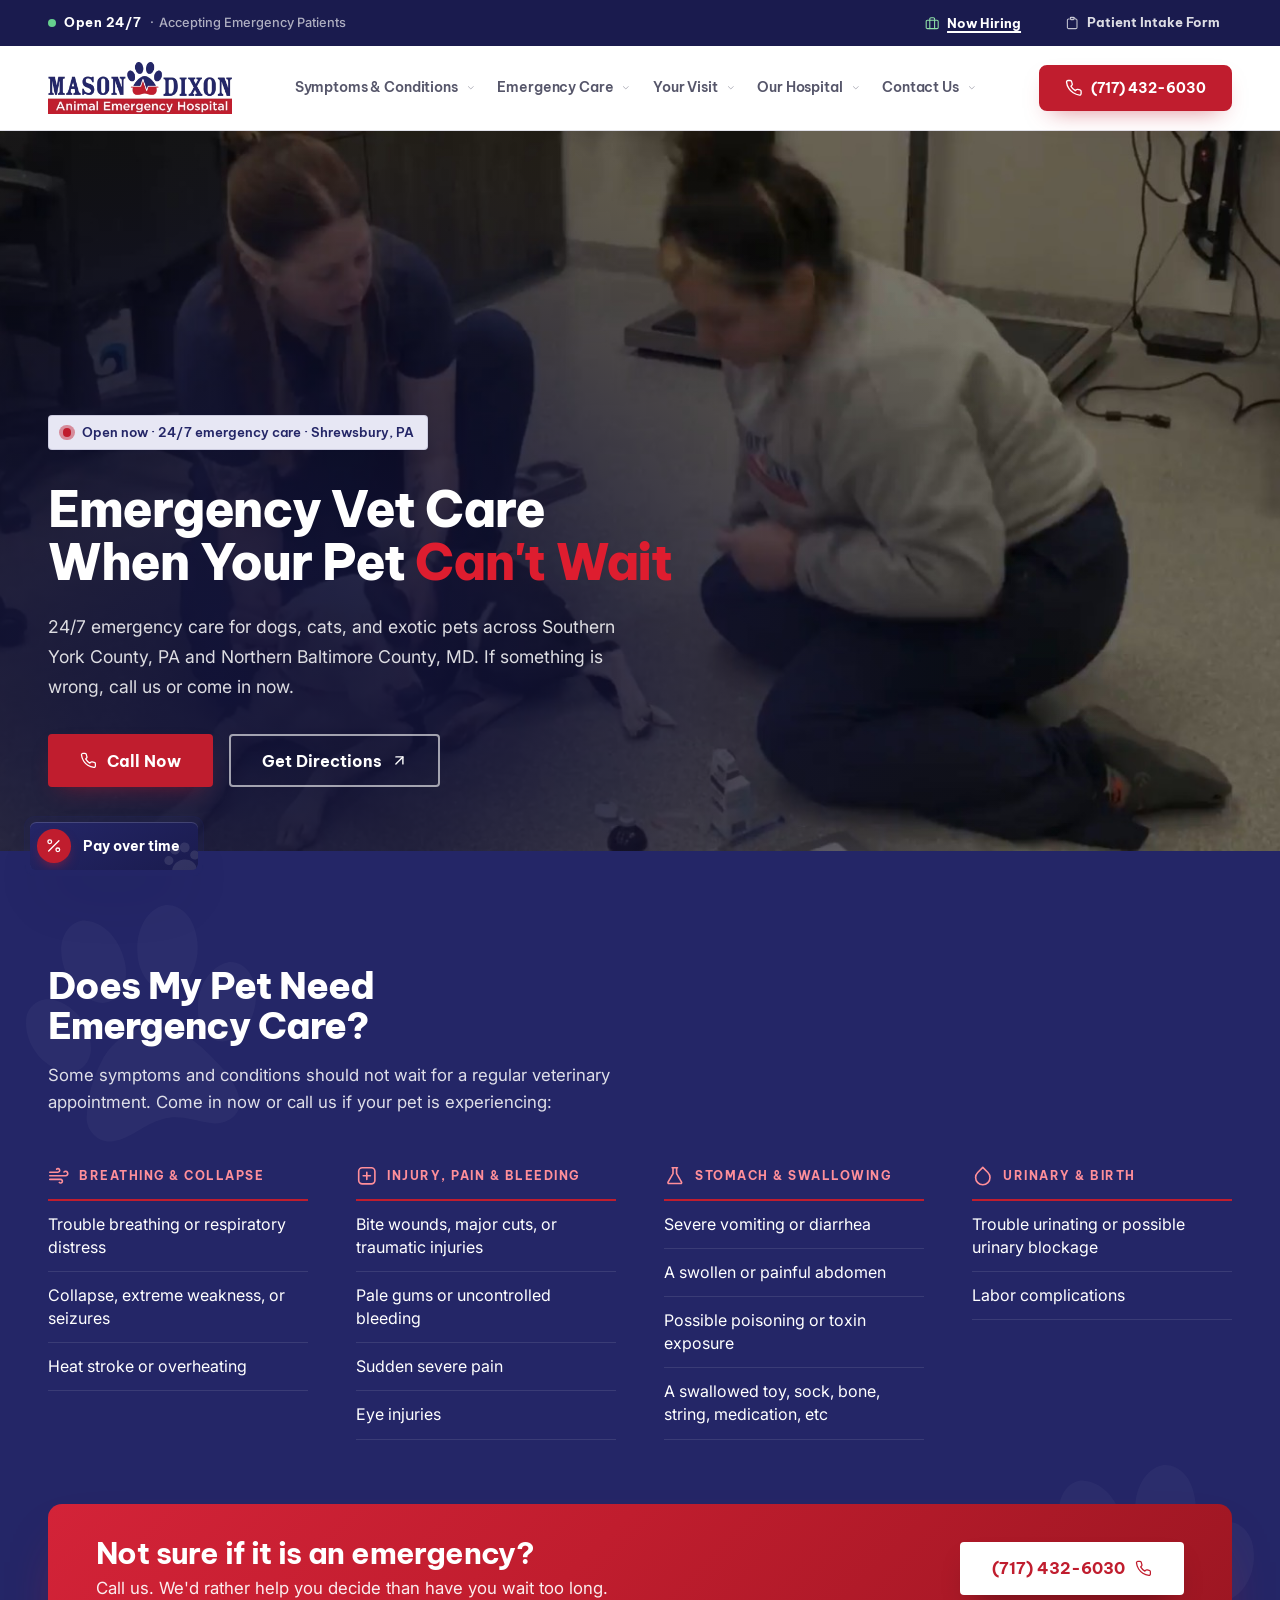
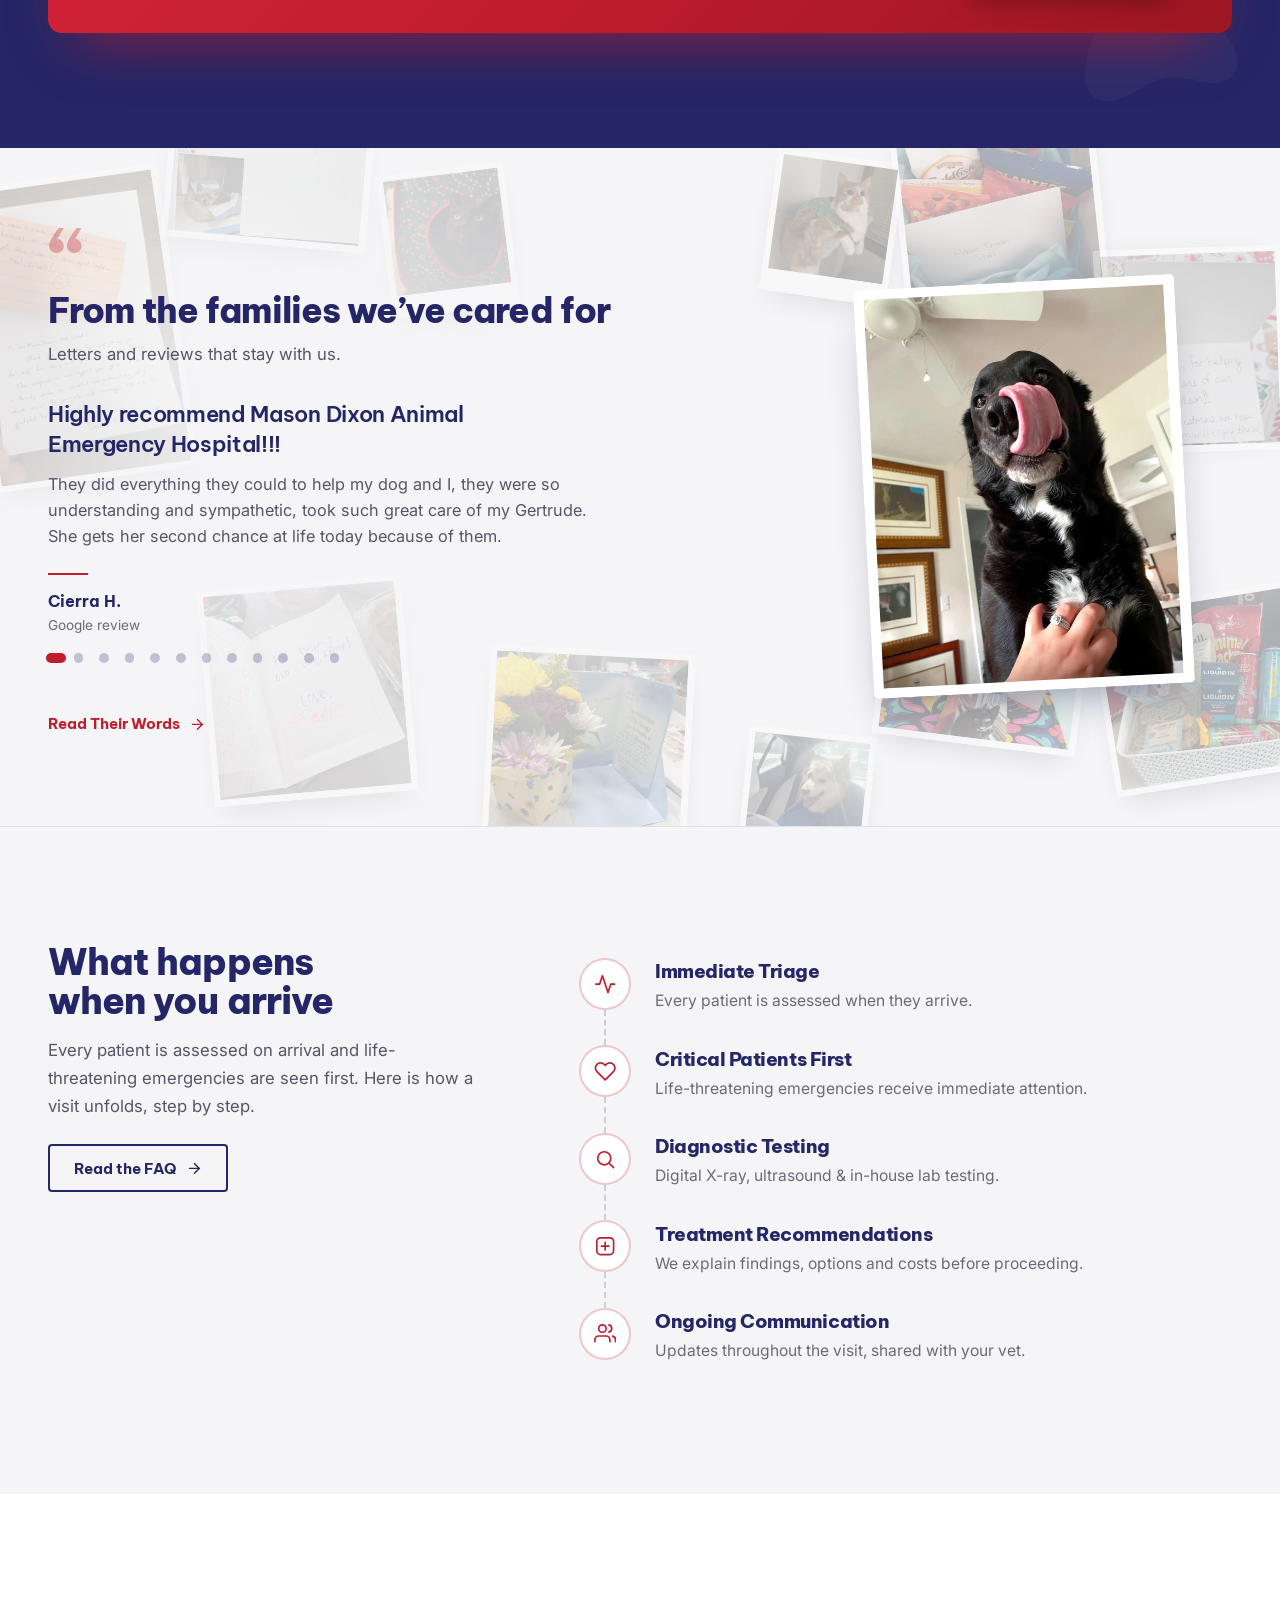
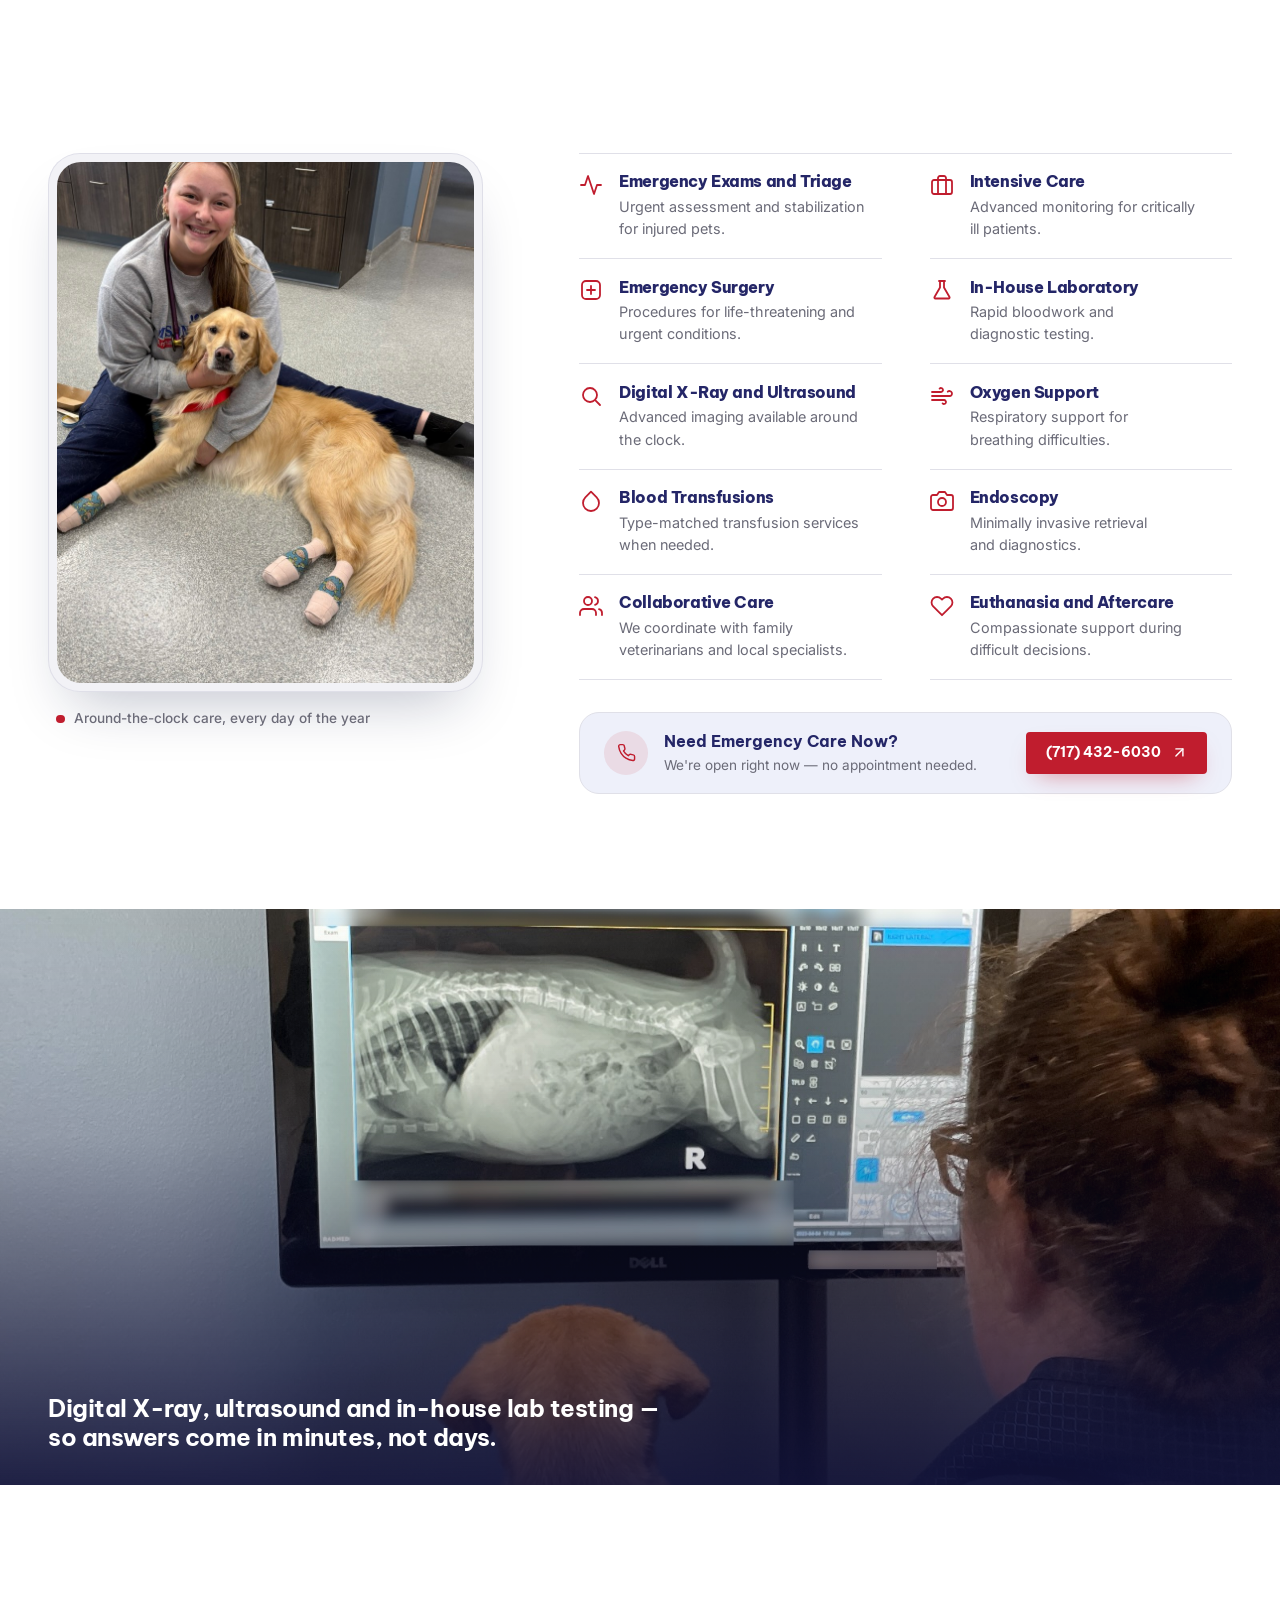
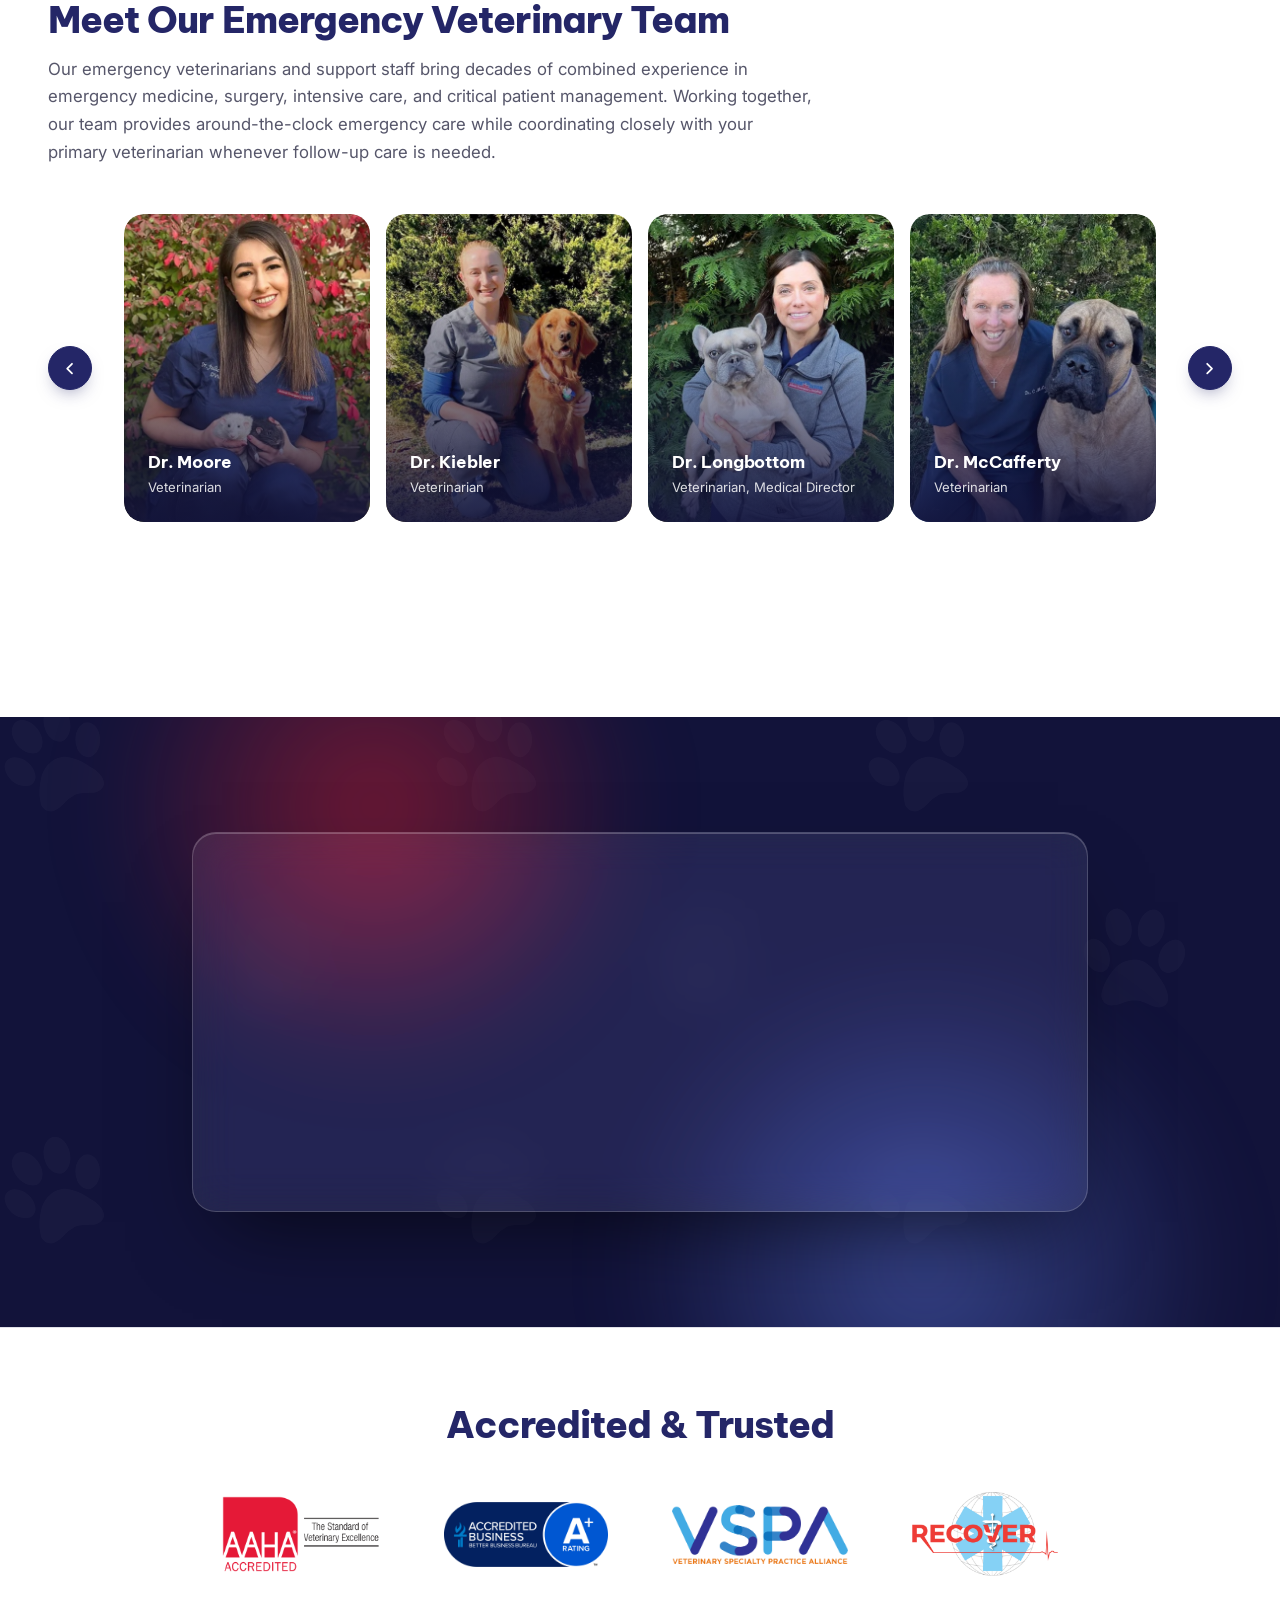
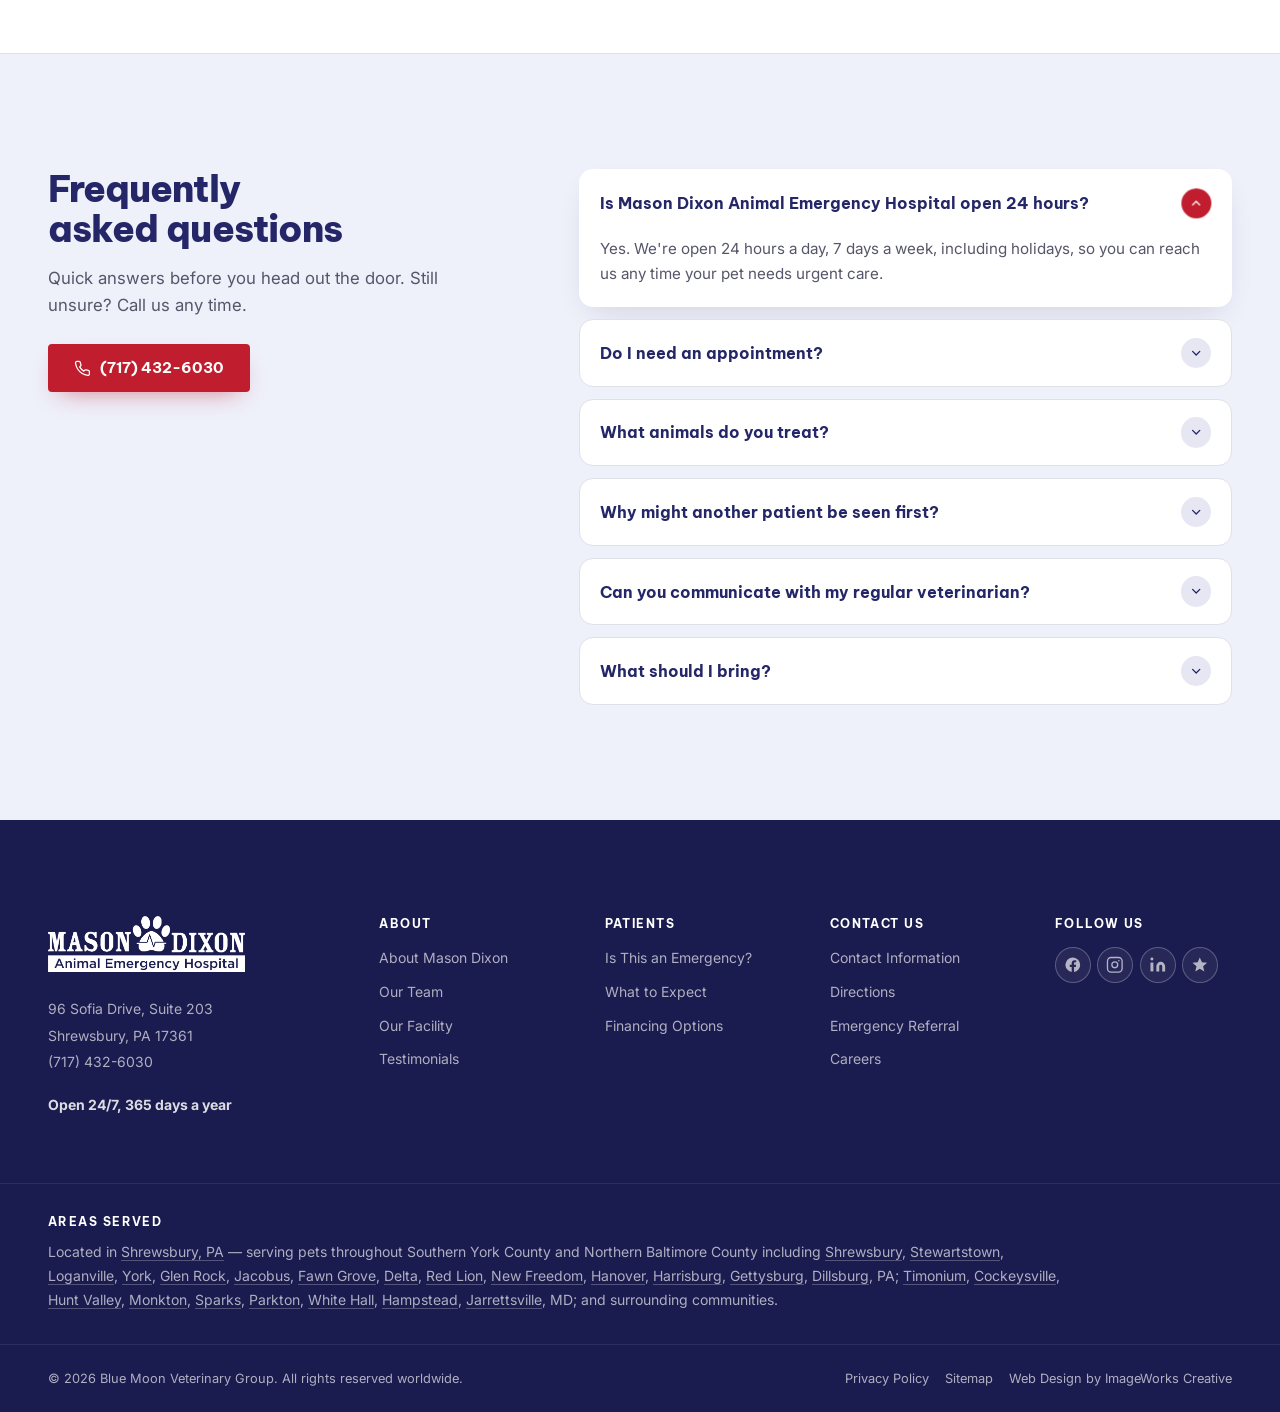
==== commit e93413fc: "Testimonials on phones: arrows respond to taps; white Read Their Words button The photo box shared t" ====
--- a/index.html
+++ b/index.html
@@ -13,12 +13,12 @@
   <link rel="preconnect" href="https://fonts.gstatic.com" crossorigin />
   <link href="https://fonts.googleapis.com/css2?family=Be+Vietnam+Pro:wght@500;600;700;800&family=Inter:ital,wght@0,400;0,500;0,600;1,400&display=swap" rel="stylesheet" />
 
-  <script src="assets/js/head.js?v=202610191915"></script>
-  <link rel="stylesheet" href="assets/css/base.css?v=202610191915" />
-  <link rel="stylesheet" href="assets/css/components.css?v=202610191915" />
-  <link rel="stylesheet" href="assets/css/sections.css?v=202610191915" />
-  <link rel="stylesheet" href="assets/css/motion.css?v=202610191915" />
-  <link rel="stylesheet" href="assets/css/menu.css?v=202610191915" />
+  <script src="assets/js/head.js?v=202610191926"></script>
+  <link rel="stylesheet" href="assets/css/base.css?v=202610191926" />
+  <link rel="stylesheet" href="assets/css/components.css?v=202610191926" />
+  <link rel="stylesheet" href="assets/css/sections.css?v=202610191926" />
+  <link rel="stylesheet" href="assets/css/motion.css?v=202610191926" />
+  <link rel="stylesheet" href="assets/css/menu.css?v=202610191926" />
 </head>
 <body>
   <a class="skip-link" href="#main">Skip to main content</a>
@@ -932,7 +932,7 @@
     </a>
   </div>
 
-  <script type="module" src="assets/js/main.js?v=202610191915"></script>
-  <script type="module" src="assets/js/menu.js?v=202610191915"></script>
+  <script type="module" src="assets/js/main.js?v=202610191926"></script>
+  <script type="module" src="assets/js/menu.js?v=202610191926"></script>
 </body>
 </html>
--- a/assets/css/sections.css
+++ b/assets/css/sections.css
@@ -255,7 +255,7 @@
   .reviews__layout { --slot-h: min(52vw, 13rem); gap: var(--space-4); }
   .reviews__mark { display: none; }
   .reviews__head p { margin-top: var(--space-2); }
-  .reviews__pager { order: 2; grid-row: 2; grid-column: 1; align-self: center; justify-content: space-between; pointer-events: none; }
+  .reviews__pager { order: 2; grid-row: 2; grid-column: 1; align-self: center; justify-content: space-between; pointer-events: none; position: relative; z-index: 1; } /* above the photo box that shares its cell, so taps reach the arrows */
   .reviews__slot { grid-row: 2; grid-column: 1; }
   .reviews__step { pointer-events: auto; }
   .reviews__count { position: absolute; width: 1px; height: 1px; overflow: hidden; clip: rect(0, 0, 0, 0); }
@@ -266,7 +266,7 @@
 
   .reviews__link {
     margin-top: var(--space-2); padding: 0.85rem 1.5rem; gap: 0.6rem;
-    border: 2px solid var(--color-navy); border-radius: var(--radius-sm); color: var(--color-navy); line-height: 1;
+    background: #fff; border: 2px solid var(--color-navy); border-radius: var(--radius-sm); color: var(--color-navy); line-height: 1;
     transition: background-color var(--dur-fast) var(--ease-out), color var(--dur-fast) var(--ease-out);
   }
   .reviews__link::after { display: none; }
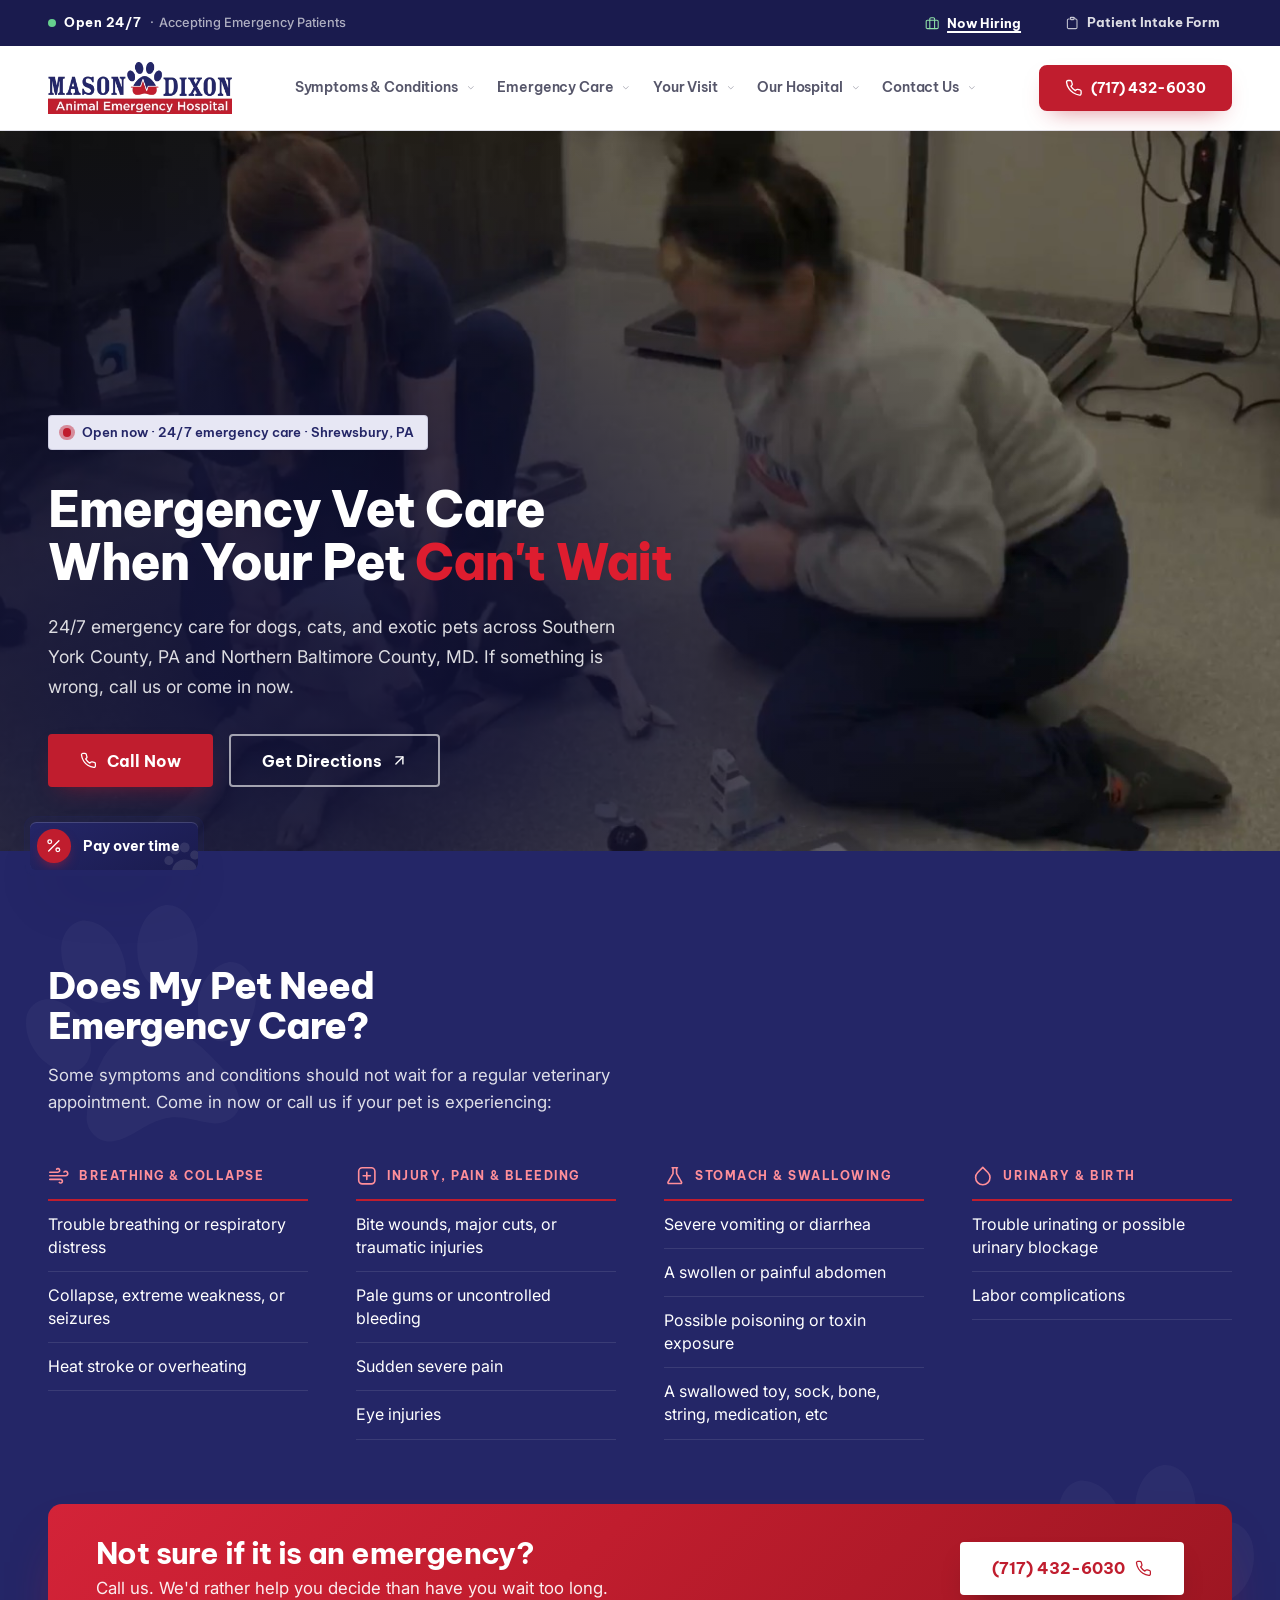
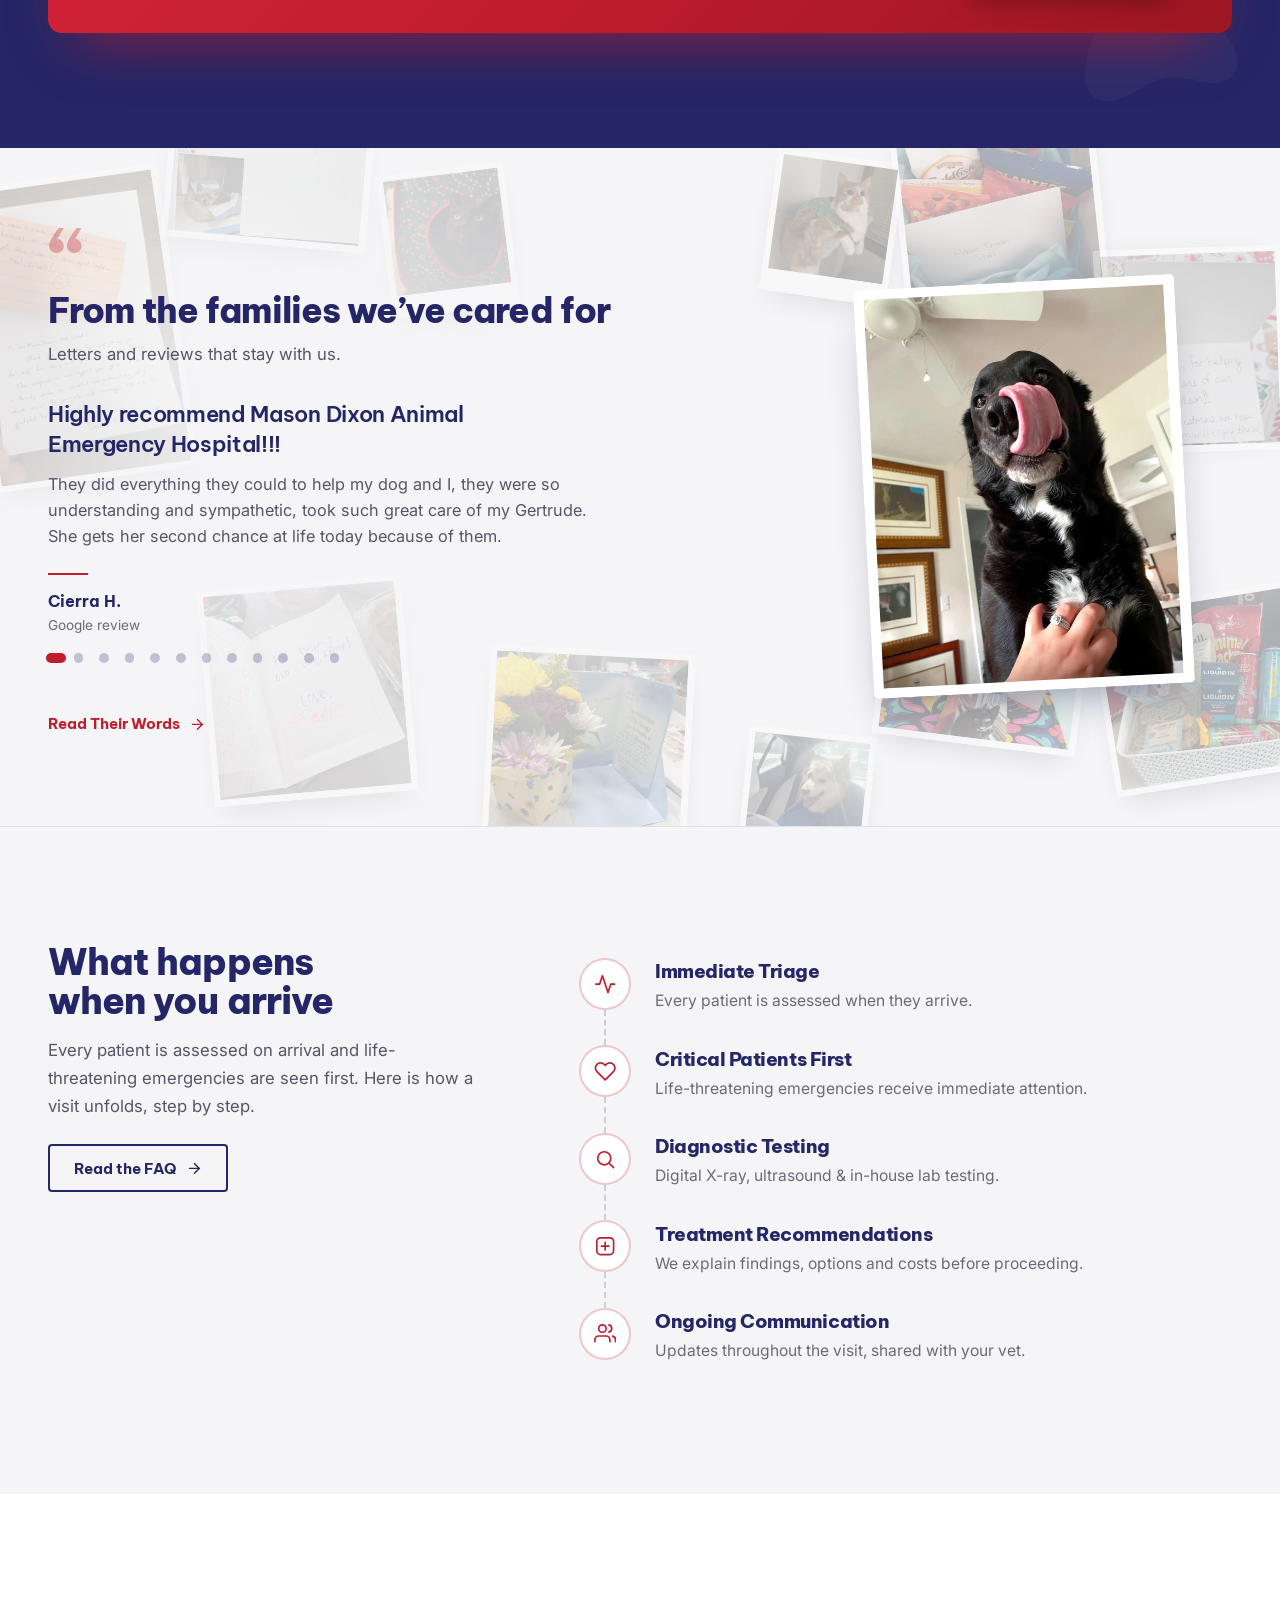
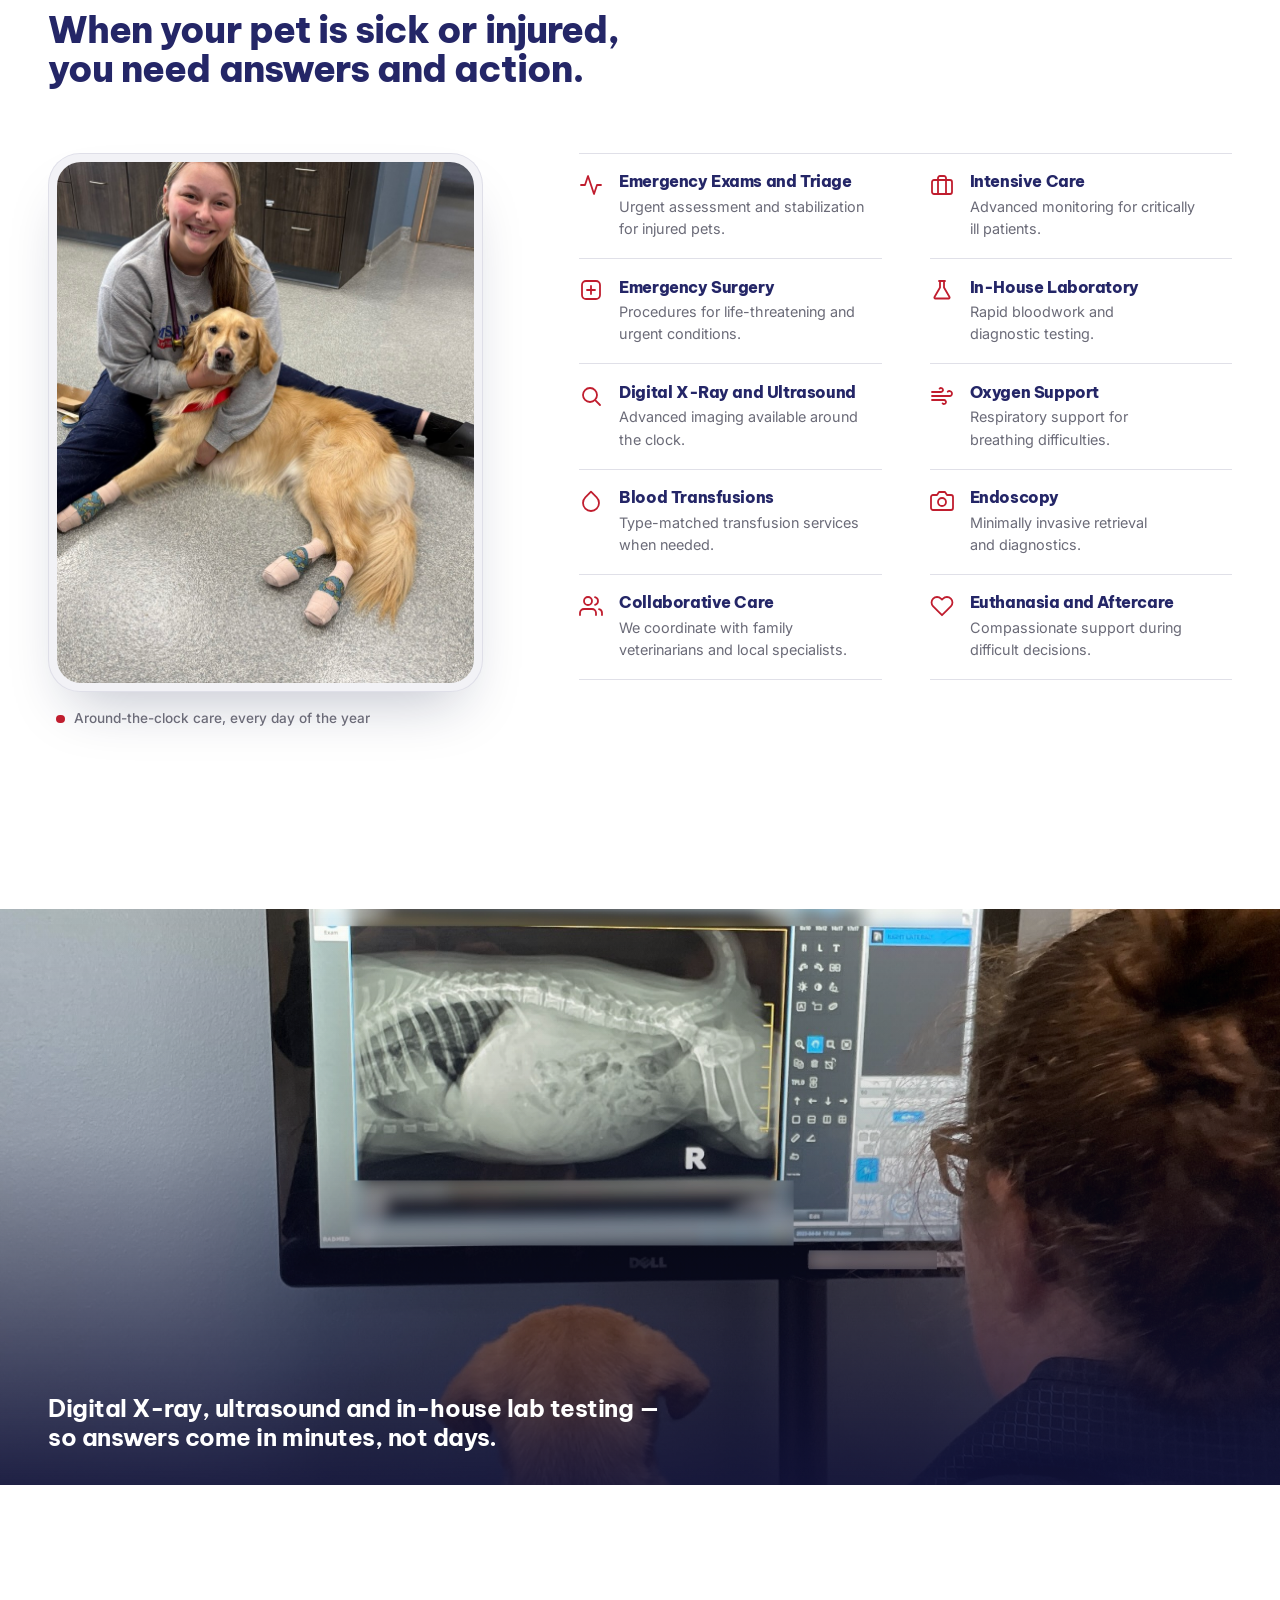
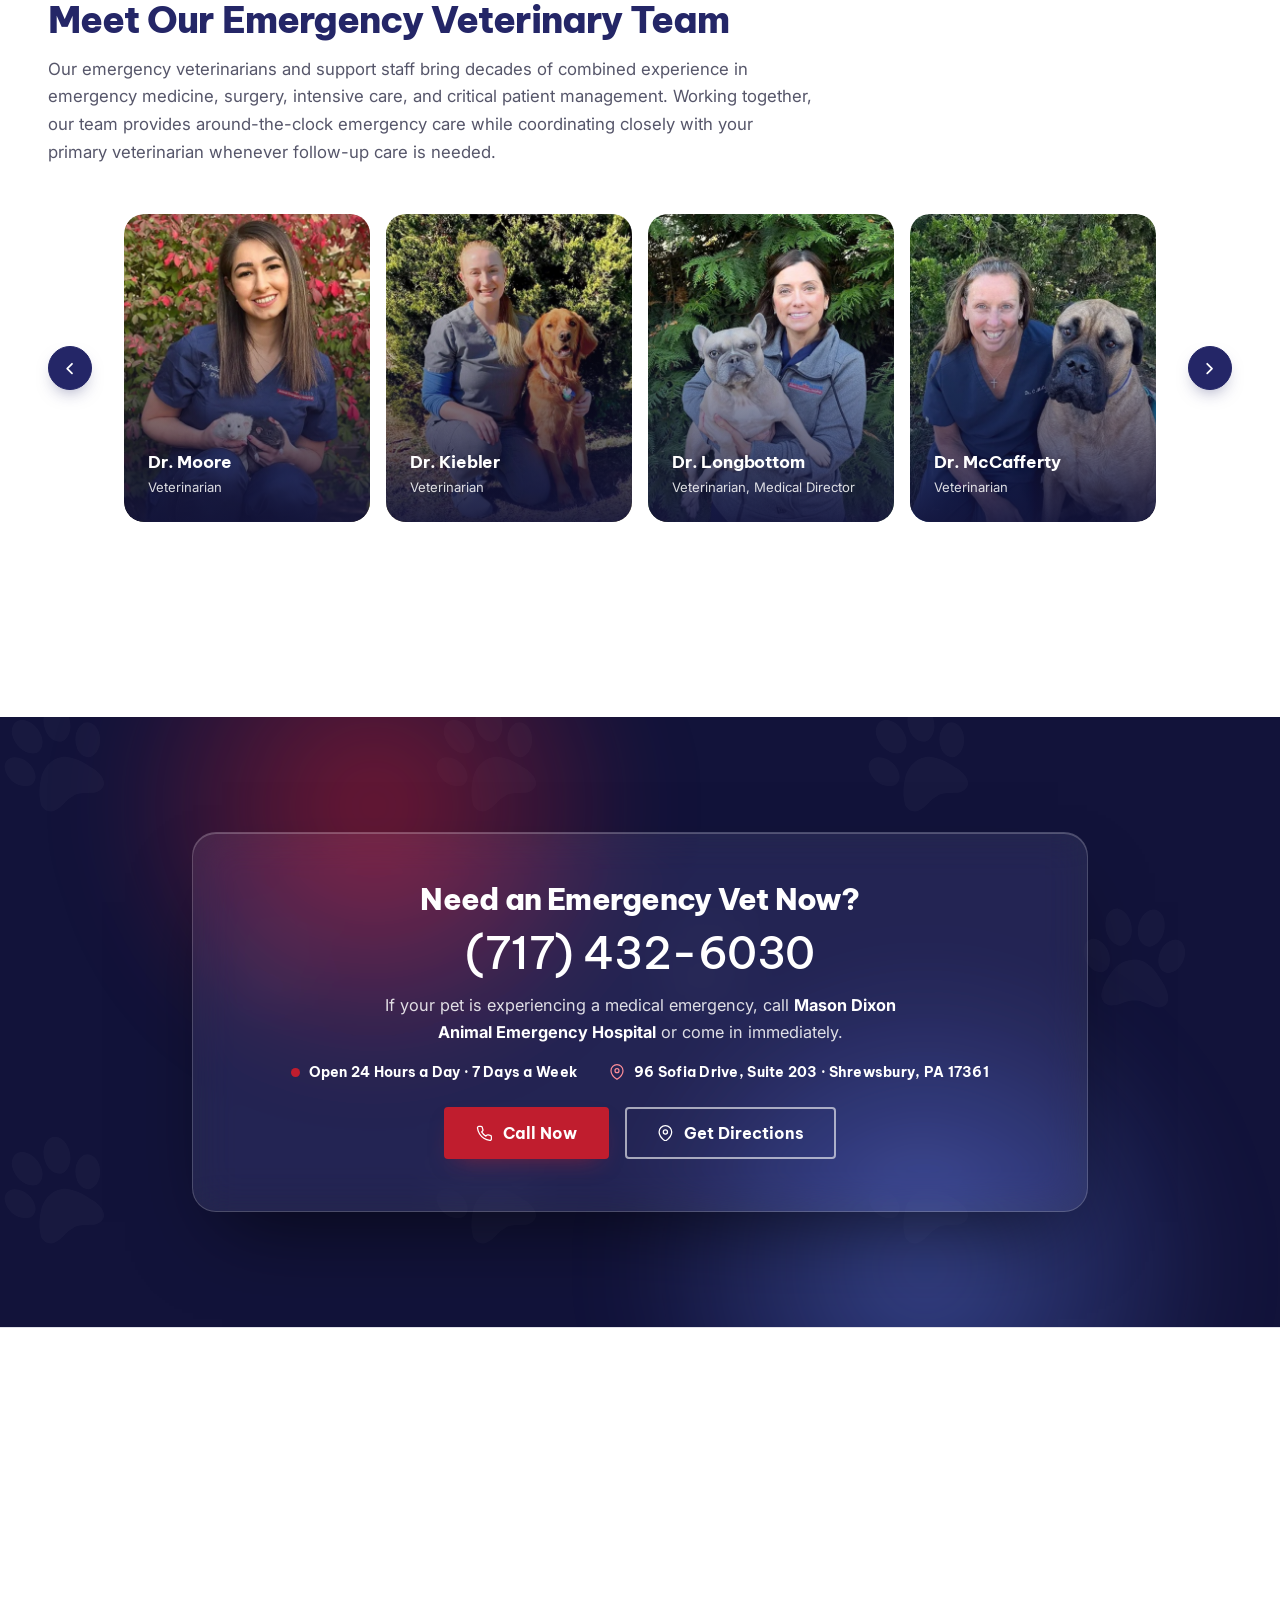
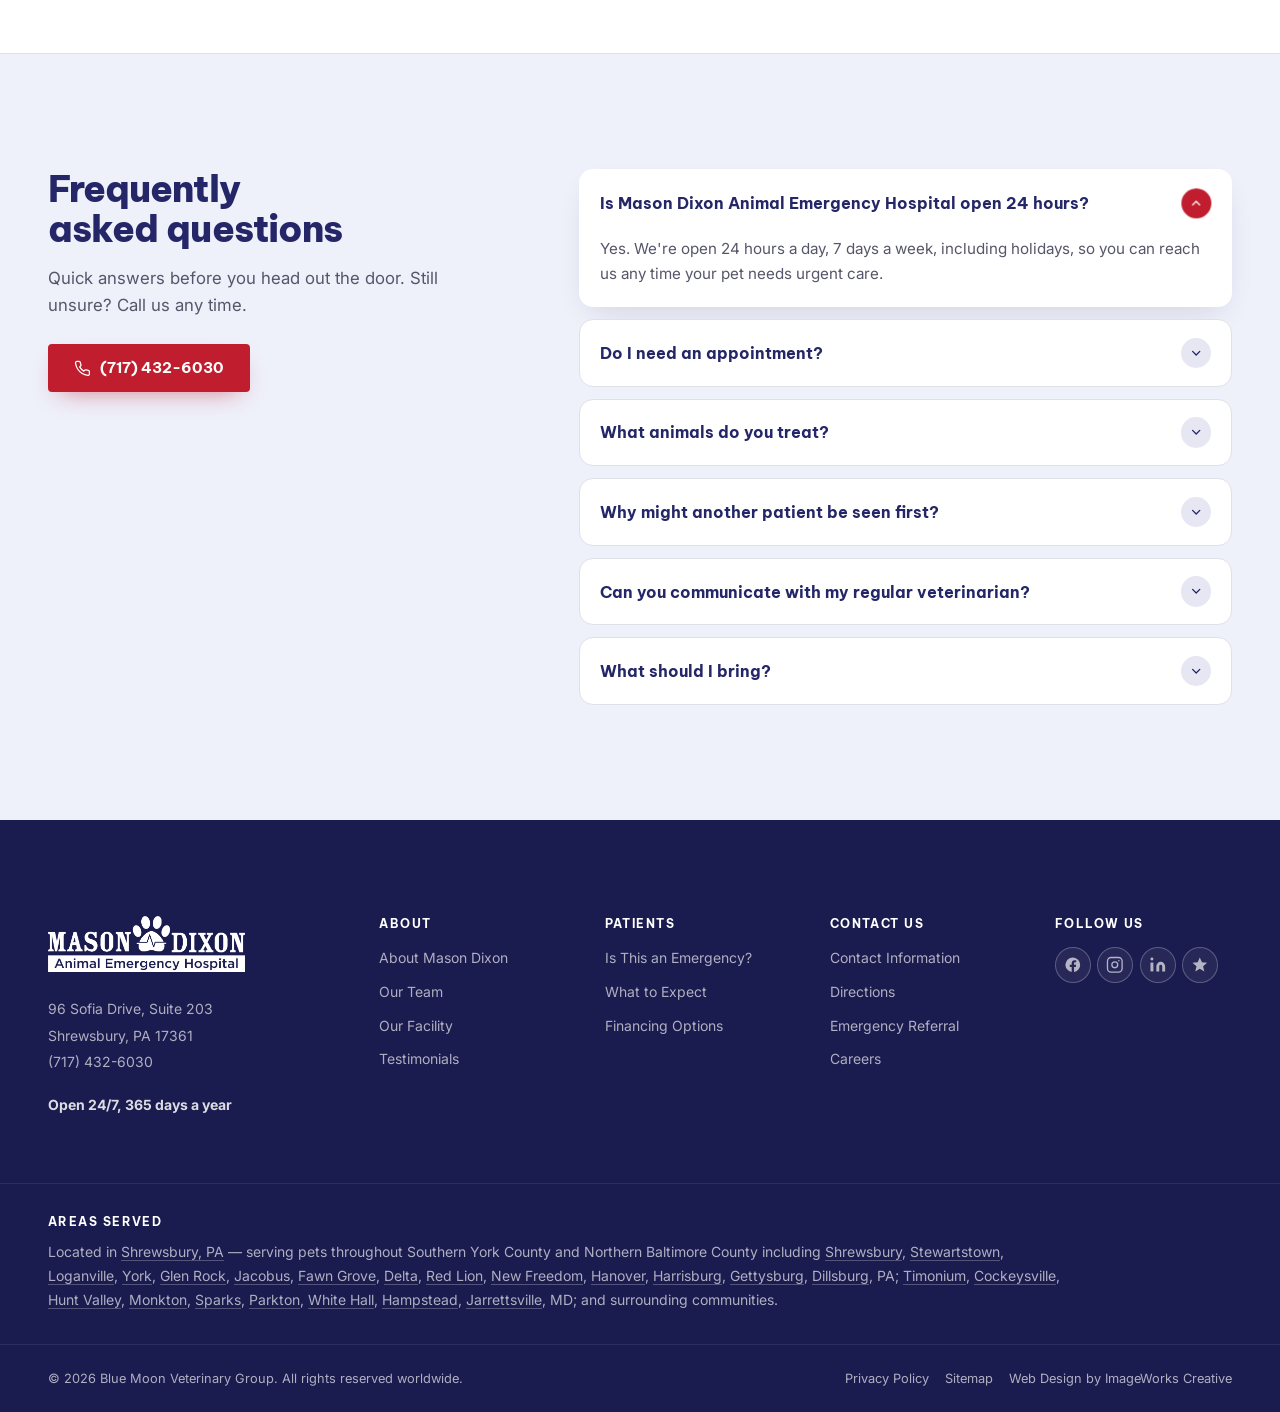
==== commit 2fc2b79b: "Testimonials on phones: backdrop cards on a loose grid so none overlap Smaller cards down both edges" ====
--- a/index.html
+++ b/index.html
@@ -13,12 +13,12 @@
   <link rel="preconnect" href="https://fonts.gstatic.com" crossorigin />
   <link href="https://fonts.googleapis.com/css2?family=Be+Vietnam+Pro:wght@500;600;700;800&family=Inter:ital,wght@0,400;0,500;0,600;1,400&display=swap" rel="stylesheet" />
 
-  <script src="assets/js/head.js?v=202610191926"></script>
-  <link rel="stylesheet" href="assets/css/base.css?v=202610191926" />
-  <link rel="stylesheet" href="assets/css/components.css?v=202610191926" />
-  <link rel="stylesheet" href="assets/css/sections.css?v=202610191926" />
-  <link rel="stylesheet" href="assets/css/motion.css?v=202610191926" />
-  <link rel="stylesheet" href="assets/css/menu.css?v=202610191926" />
+  <script src="assets/js/head.js?v=202610191947"></script>
+  <link rel="stylesheet" href="assets/css/base.css?v=202610191947" />
+  <link rel="stylesheet" href="assets/css/components.css?v=202610191947" />
+  <link rel="stylesheet" href="assets/css/sections.css?v=202610191947" />
+  <link rel="stylesheet" href="assets/css/motion.css?v=202610191947" />
+  <link rel="stylesheet" href="assets/css/menu.css?v=202610191947" />
 </head>
 <body>
   <a class="skip-link" href="#main">Skip to main content</a>
@@ -932,7 +932,7 @@
     </a>
   </div>
 
-  <script type="module" src="assets/js/main.js?v=202610191926"></script>
-  <script type="module" src="assets/js/menu.js?v=202610191926"></script>
+  <script type="module" src="assets/js/main.js?v=202610191947"></script>
+  <script type="module" src="assets/js/menu.js?v=202610191947"></script>
 </body>
 </html>
--- a/assets/css/sections.css
+++ b/assets/css/sections.css
@@ -272,12 +272,22 @@
   .reviews__link::after { display: none; }
   .reviews__link:hover { background: var(--color-navy); color: #fff; }
 
-  .letter:nth-child(5) { left: 30%; top: 88%; }
-  .letter:nth-child(8) { left: -6%; top: 90%; }
-  .letter:nth-child(9) { left: 70%; top: 87%; }
-  .letter--pet:nth-child(10) { left: 72%; top: 1%; }
-  .letter--pet:nth-child(11) { left: 4%; top: 92%; }
-  .letter--pet:nth-child(12) { left: 62%; top: 96%; }
+  /* Smaller cards on a loose grid down both edges, plus the top and bottom
+     centre (the middle is where the featured photo lands), so none overlap */
+  .letter { width: 6rem; }
+  .letter--pet { width: 4.75rem; padding-bottom: 1rem; }
+  #photo-coco { --x: -3%; --y: 1%; --r: -6deg; }
+  #photo-lana { --x: 38%; --y: -1%; --r: 5deg; }
+  #photo-staff { --x: 73%; --y: 1%; --r: 6deg; }
+  #photo-gertrude { --x: -4%; --y: 20%; --r: 5deg; }
+  #photo-willie { --x: 74%; --y: 21%; --r: 93deg; }
+  #photo-remy { --x: -3%; --y: 41%; --r: -5deg; }
+  #photo-treats { --x: 73%; --y: 41%; --r: 4deg; }
+  #photo-difference { --x: -4%; --y: 61%; --r: 6deg; }
+  #photo-amazing { --x: 74%; --y: 61%; --r: -6deg; }
+  #photo-alexis { --x: -2%; --y: 83%; --r: -7deg; }
+  #photo-dozer { --x: 38%; --y: 80%; --r: 3deg; }
+  #photo-pamela { --x: 75%; --y: 84%; --r: 7deg; }
   .reviews::after { background: radial-gradient(ellipse 90% 45% at 40% 42%, rgba(245, 245, 247, 0.94), rgba(245, 245, 247, 0) 100%); }
 }
 
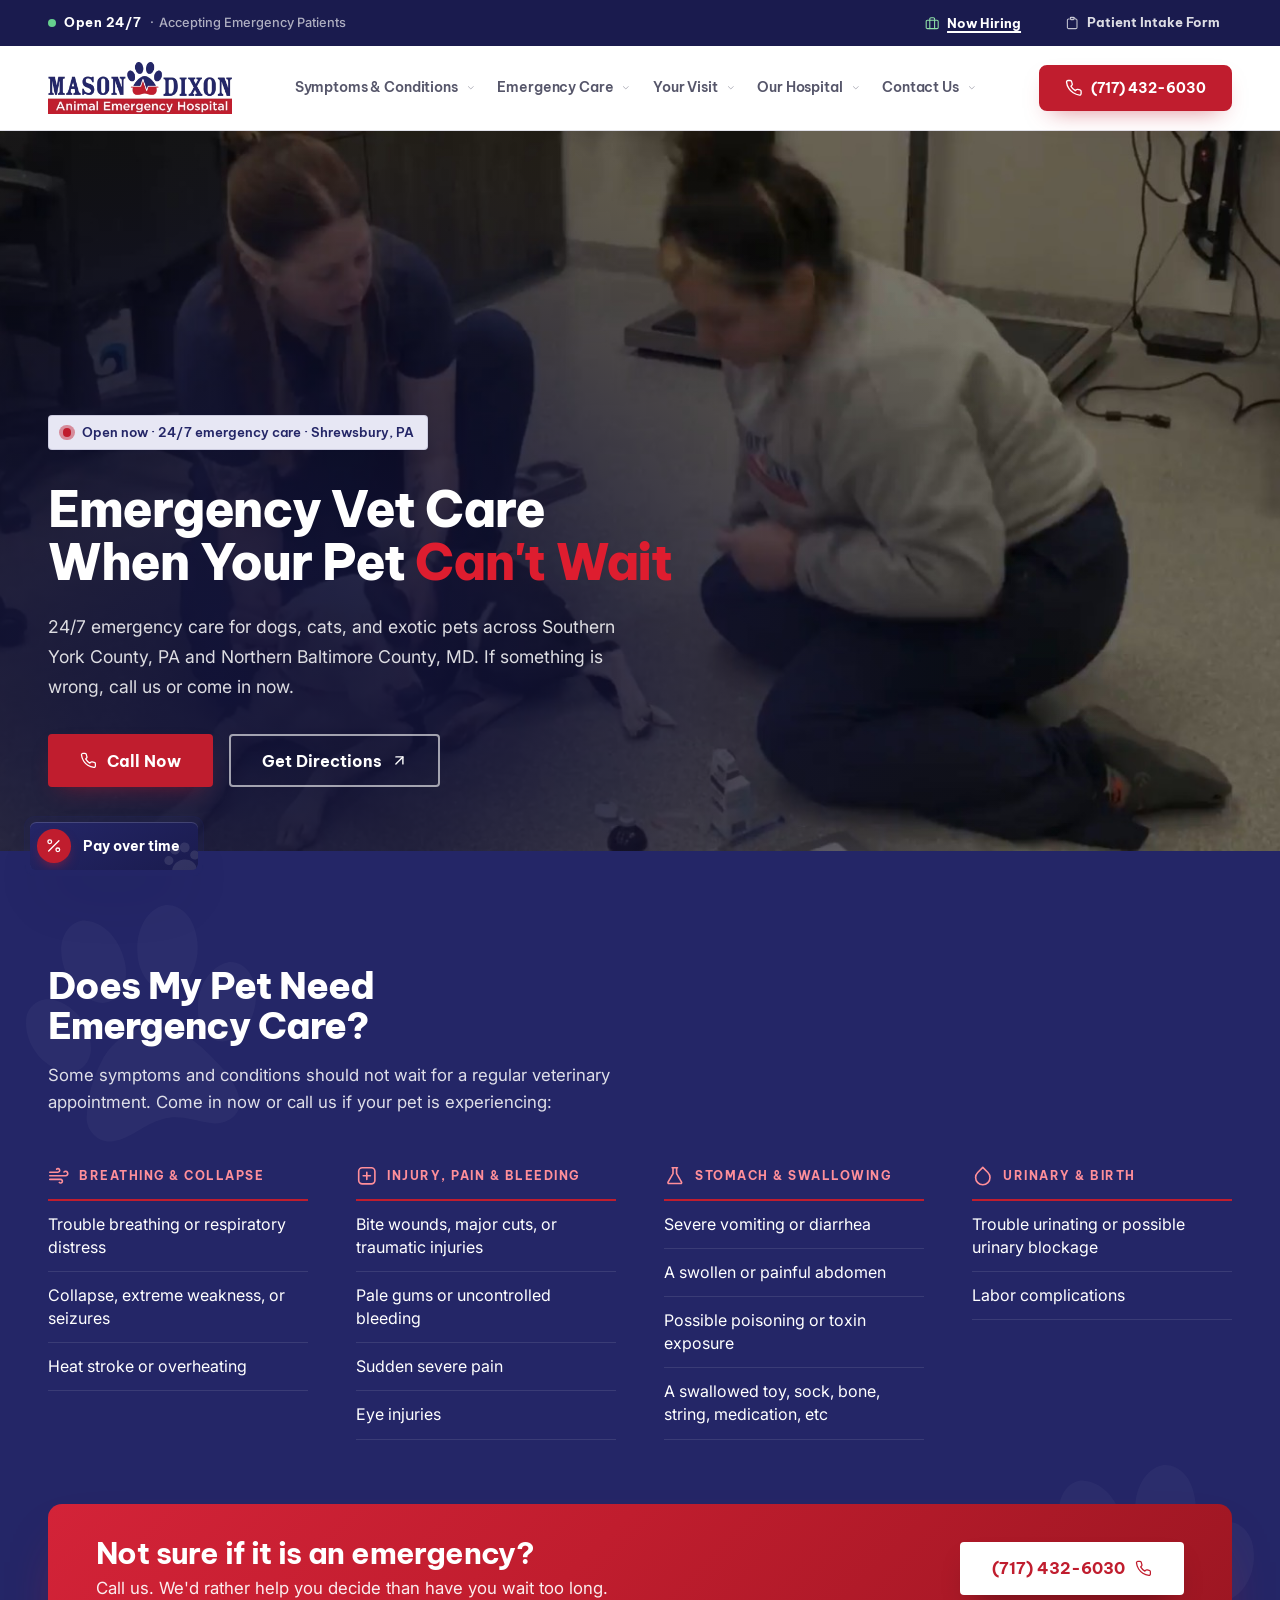
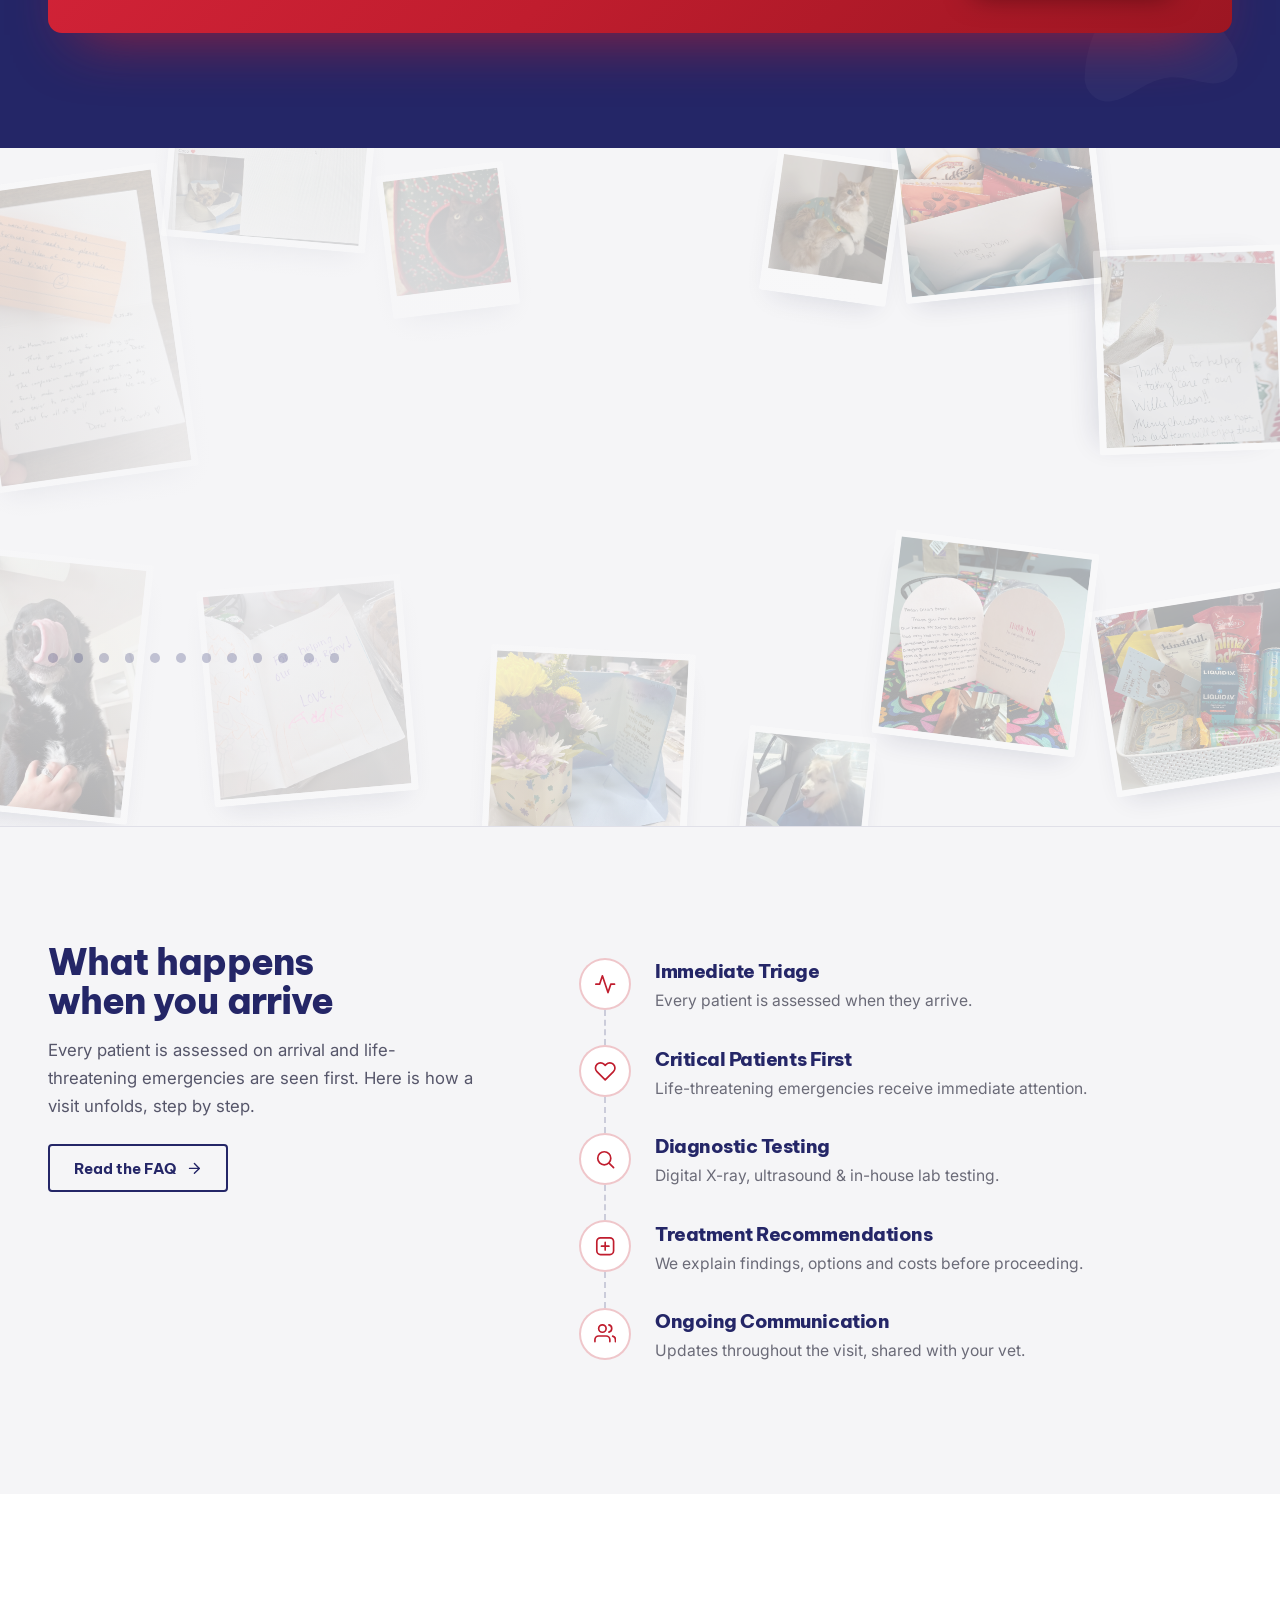
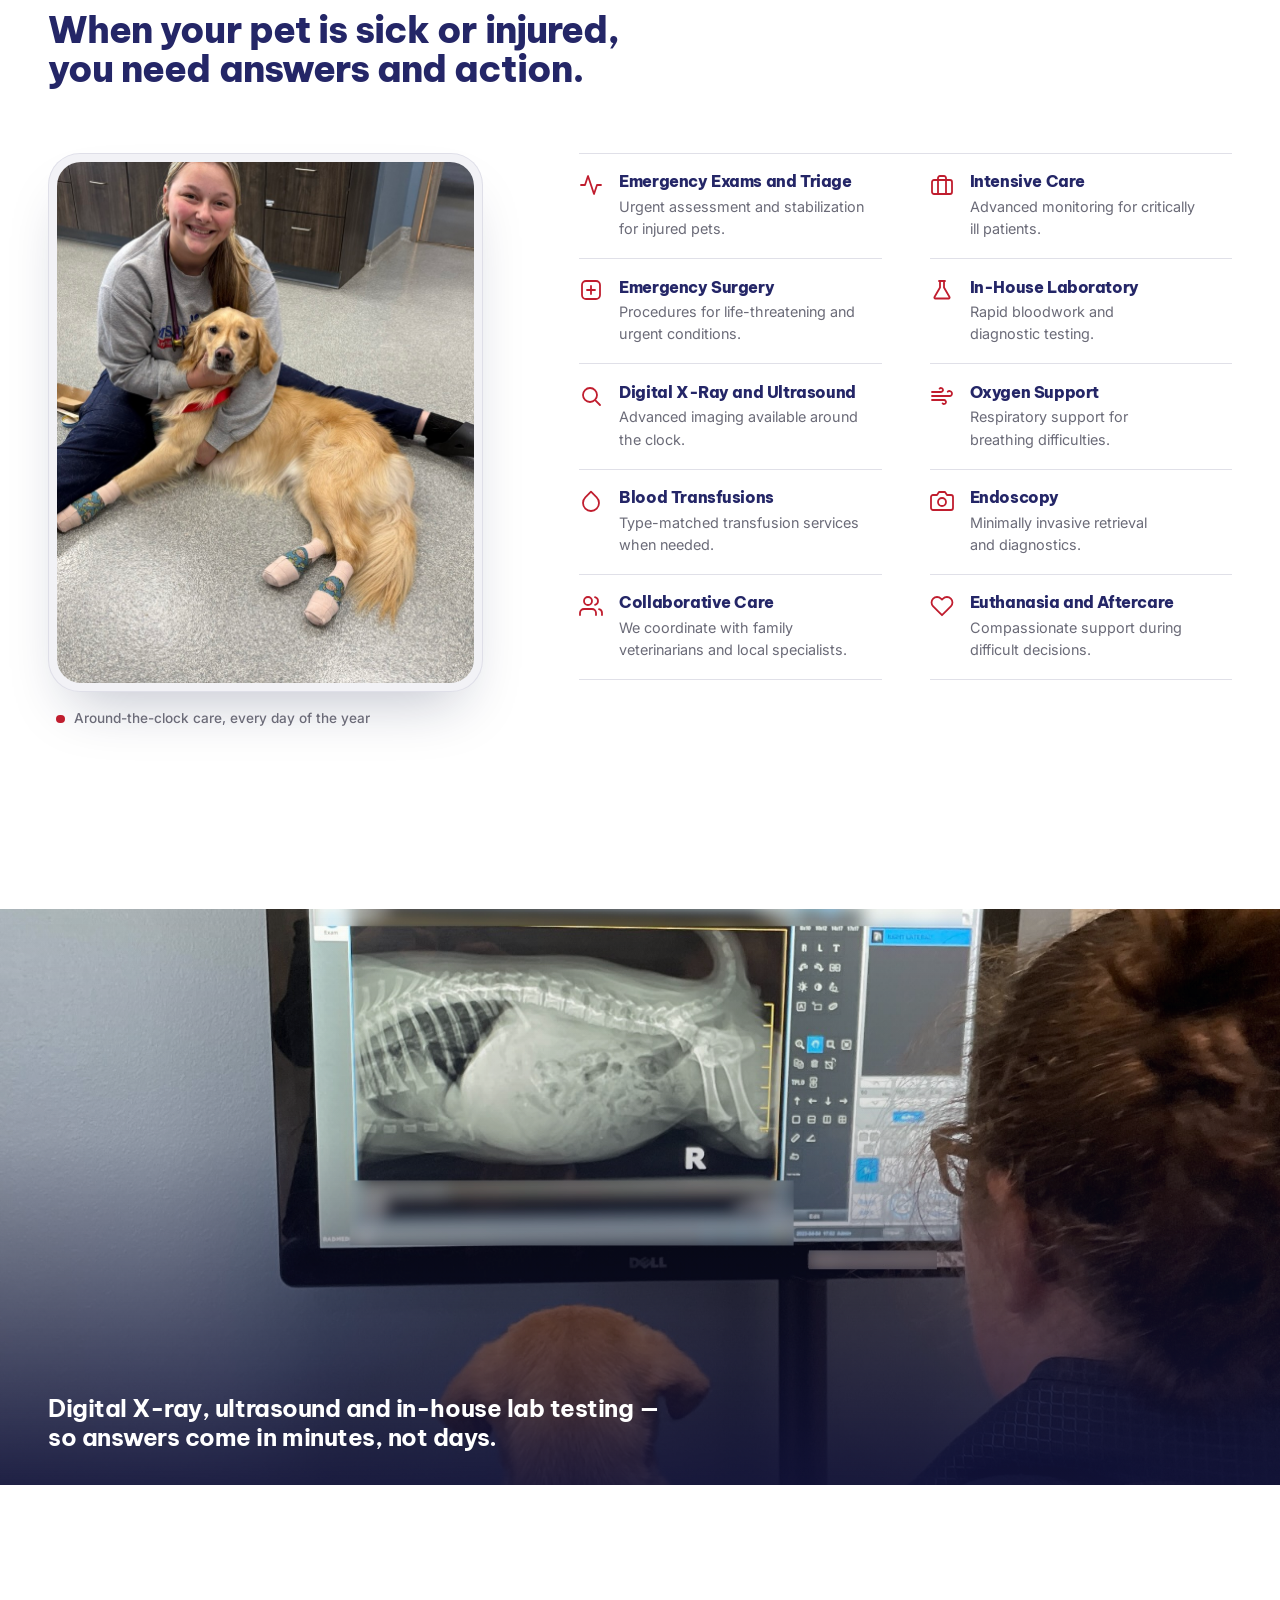
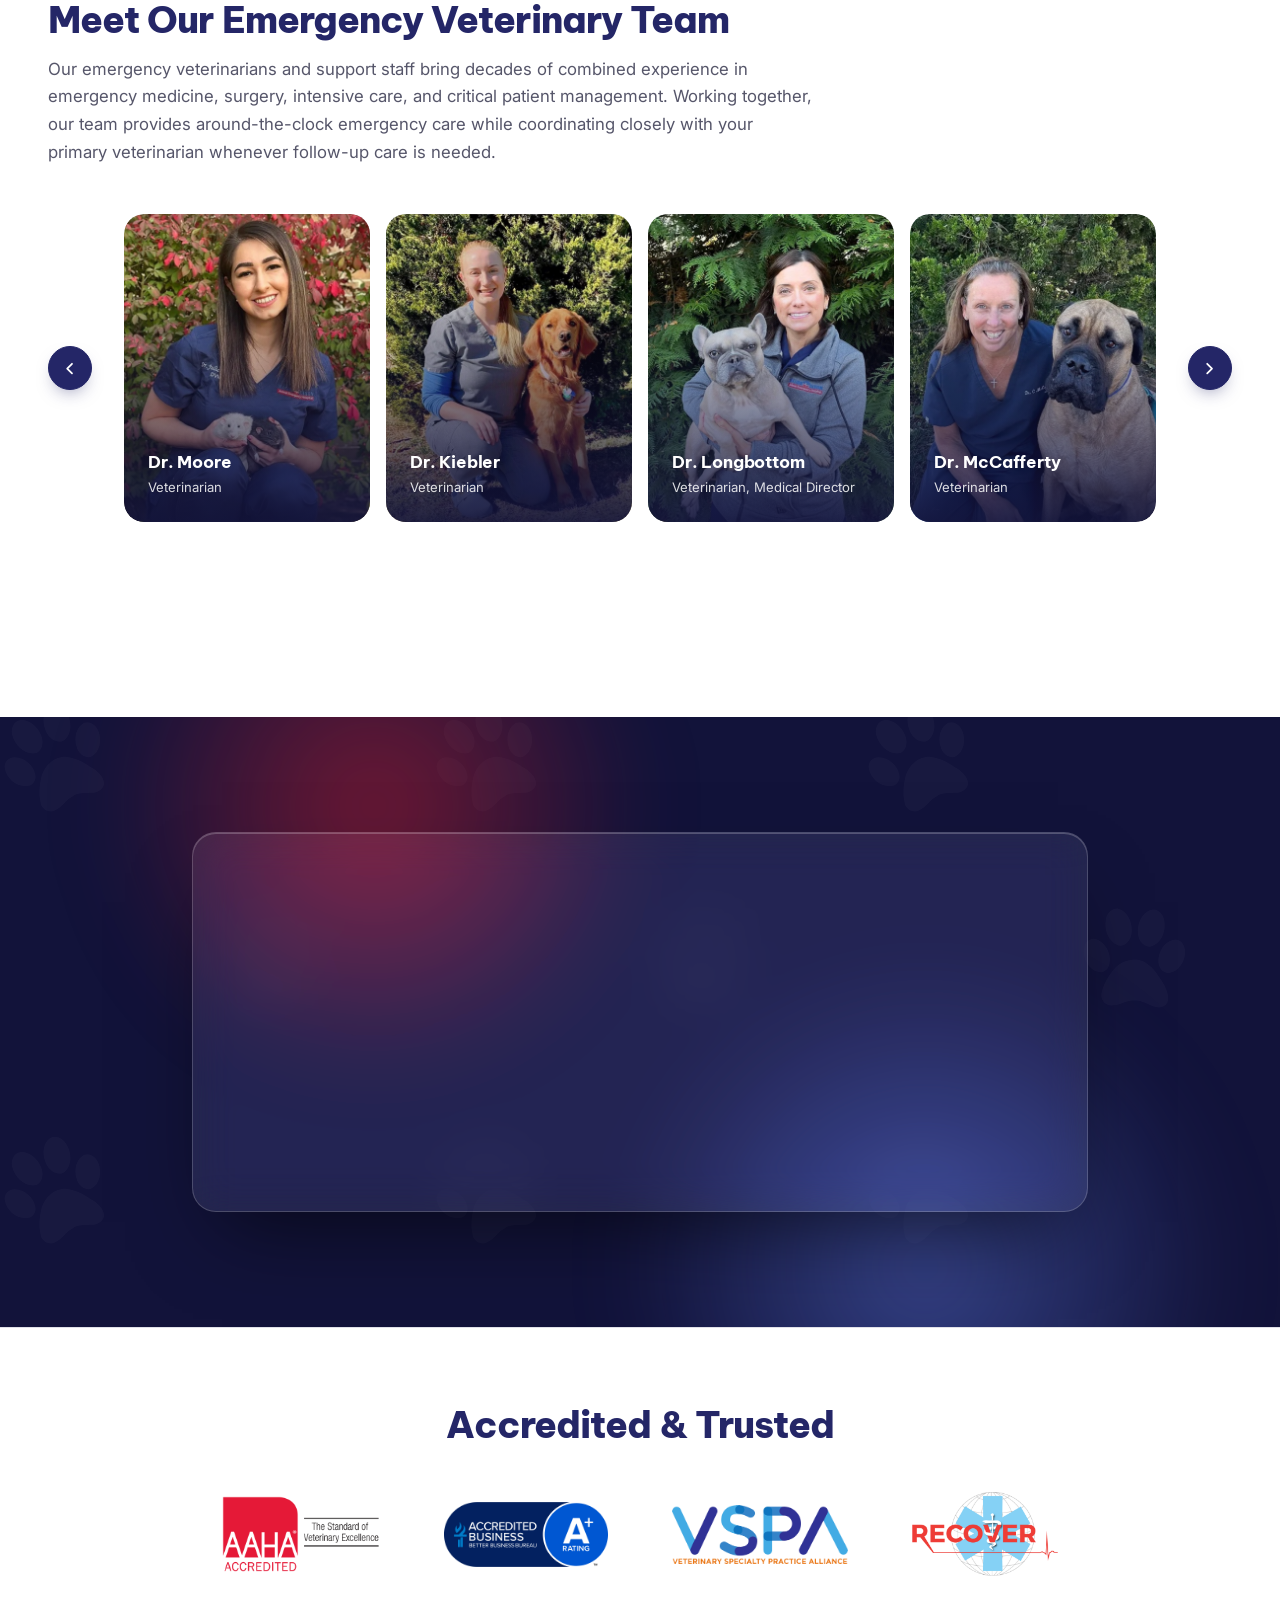
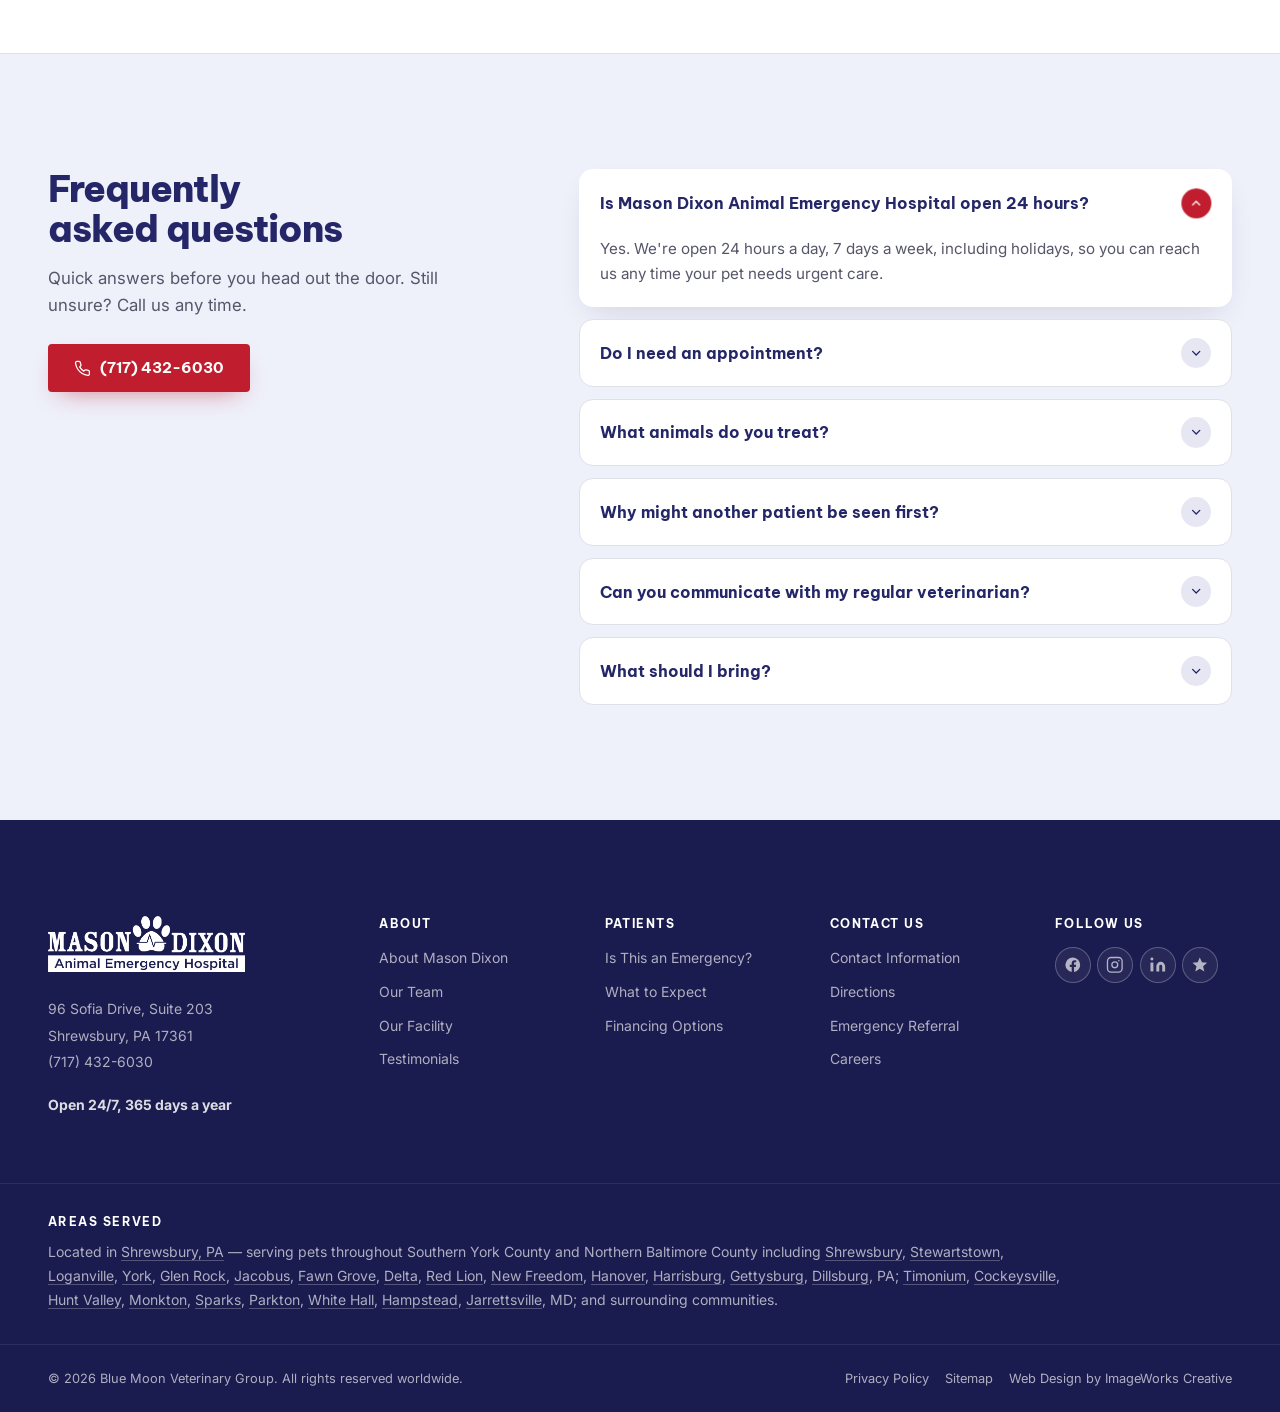
==== commit 38f99aa9: "Hero eyebrow: no orphaned words on phones Phrases never split; a slightly tighter chip fits on one l" ====
--- a/index.html
+++ b/index.html
@@ -13,12 +13,12 @@
   <link rel="preconnect" href="https://fonts.gstatic.com" crossorigin />
   <link href="https://fonts.googleapis.com/css2?family=Be+Vietnam+Pro:wght@500;600;700;800&family=Inter:ital,wght@0,400;0,500;0,600;1,400&display=swap" rel="stylesheet" />
 
-  <script src="assets/js/head.js?v=202610191947"></script>
-  <link rel="stylesheet" href="assets/css/base.css?v=202610191947" />
-  <link rel="stylesheet" href="assets/css/components.css?v=202610191947" />
-  <link rel="stylesheet" href="assets/css/sections.css?v=202610191947" />
-  <link rel="stylesheet" href="assets/css/motion.css?v=202610191947" />
-  <link rel="stylesheet" href="assets/css/menu.css?v=202610191947" />
+  <script src="assets/js/head.js?v=202610192048"></script>
+  <link rel="stylesheet" href="assets/css/base.css?v=202610192048" />
+  <link rel="stylesheet" href="assets/css/components.css?v=202610192048" />
+  <link rel="stylesheet" href="assets/css/sections.css?v=202610192048" />
+  <link rel="stylesheet" href="assets/css/motion.css?v=202610192048" />
+  <link rel="stylesheet" href="assets/css/menu.css?v=202610192048" />
 </head>
 <body>
   <a class="skip-link" href="#main">Skip to main content</a>
@@ -491,7 +491,7 @@
 
       <div class="container hero__inner">
         <div class="hero__copy" data-reveal-stagger>
-          <span class="hero__status"><span class="live-dot" aria-hidden="true"></span>Open now · 24/7 emergency care · Shrewsbury, PA</span>
+          <span class="hero__status"><span class="live-dot" aria-hidden="true"></span><span class="hero__status-text"><span>Open now</span><span class="hero__status-sep"> · </span><span>24/7 emergency care</span><span class="hero__status-sep hero__status-sep--last"> · </span><span>Shrewsbury, PA</span></span></span>
           <h1 id="hero-heading">Emergency Vet Care <br class="hero__br" />When Your Pet <em>Can't Wait</em></h1>
           <p>24/7 emergency care for dogs, cats, and exotic pets across Southern York County, PA and Northern Baltimore County, MD. If something is wrong, call us or come in now.</p>
           <div class="btn-row">
@@ -932,7 +932,7 @@
     </a>
   </div>
 
-  <script type="module" src="assets/js/main.js?v=202610191947"></script>
-  <script type="module" src="assets/js/menu.js?v=202610191947"></script>
+  <script type="module" src="assets/js/main.js?v=202610192048"></script>
+  <script type="module" src="assets/js/menu.js?v=202610192048"></script>
 </body>
 </html>
--- a/assets/css/sections.css
+++ b/assets/css/sections.css
@@ -45,6 +45,17 @@
   background: var(--color-lavender); border: 1px solid rgba(36, 38, 103, 0.14);
   box-shadow: var(--shadow-sm);
   font-family: var(--font-display); font-weight: 600; font-size: 0.8rem; color: var(--color-navy);
+}
+/* Each phrase stays whole so no word is ever left alone on a line. Phones get
+   a slightly tighter chip so it fits on one line from 375px up; narrower than
+   that, it splits cleanly into "Open now · 24/7 emergency care" / "Shrewsbury, PA" */
+.hero__status-text > span { white-space: nowrap; }
+@media (max-width: 430px) {
+  .hero__status { gap: 0.5rem; padding: 0.4rem 0.7rem; font-size: 0.74rem; }
+}
+@media (max-width: 374px) {
+  .hero__status-sep--last { display: none; }
+  .hero__status-text > span:last-child { display: block; }
 }
 .hero__copy h1 { text-wrap: initial; color: #fff; }
 .hero__copy h1 em { font-style: normal; color: #de1d2f; } /* the brand red, saturated rather than lightened, so it holds on navy */
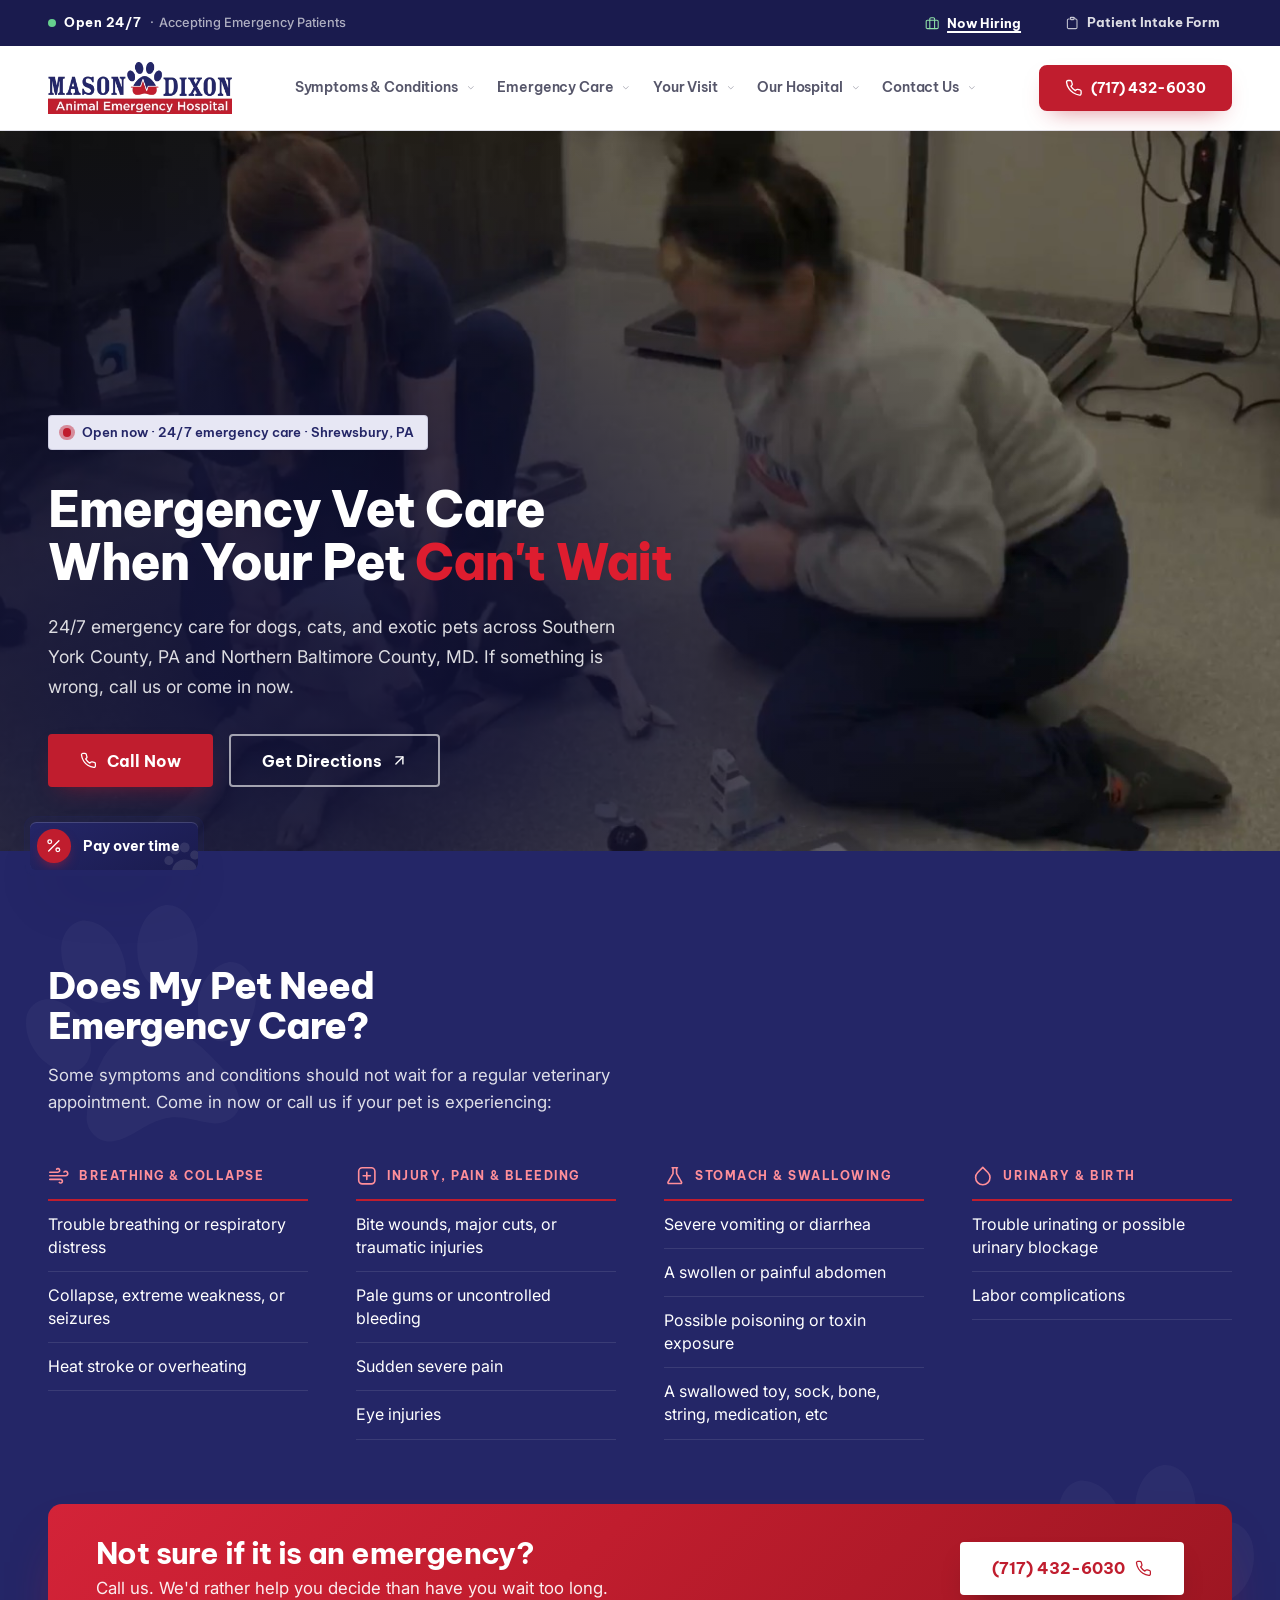
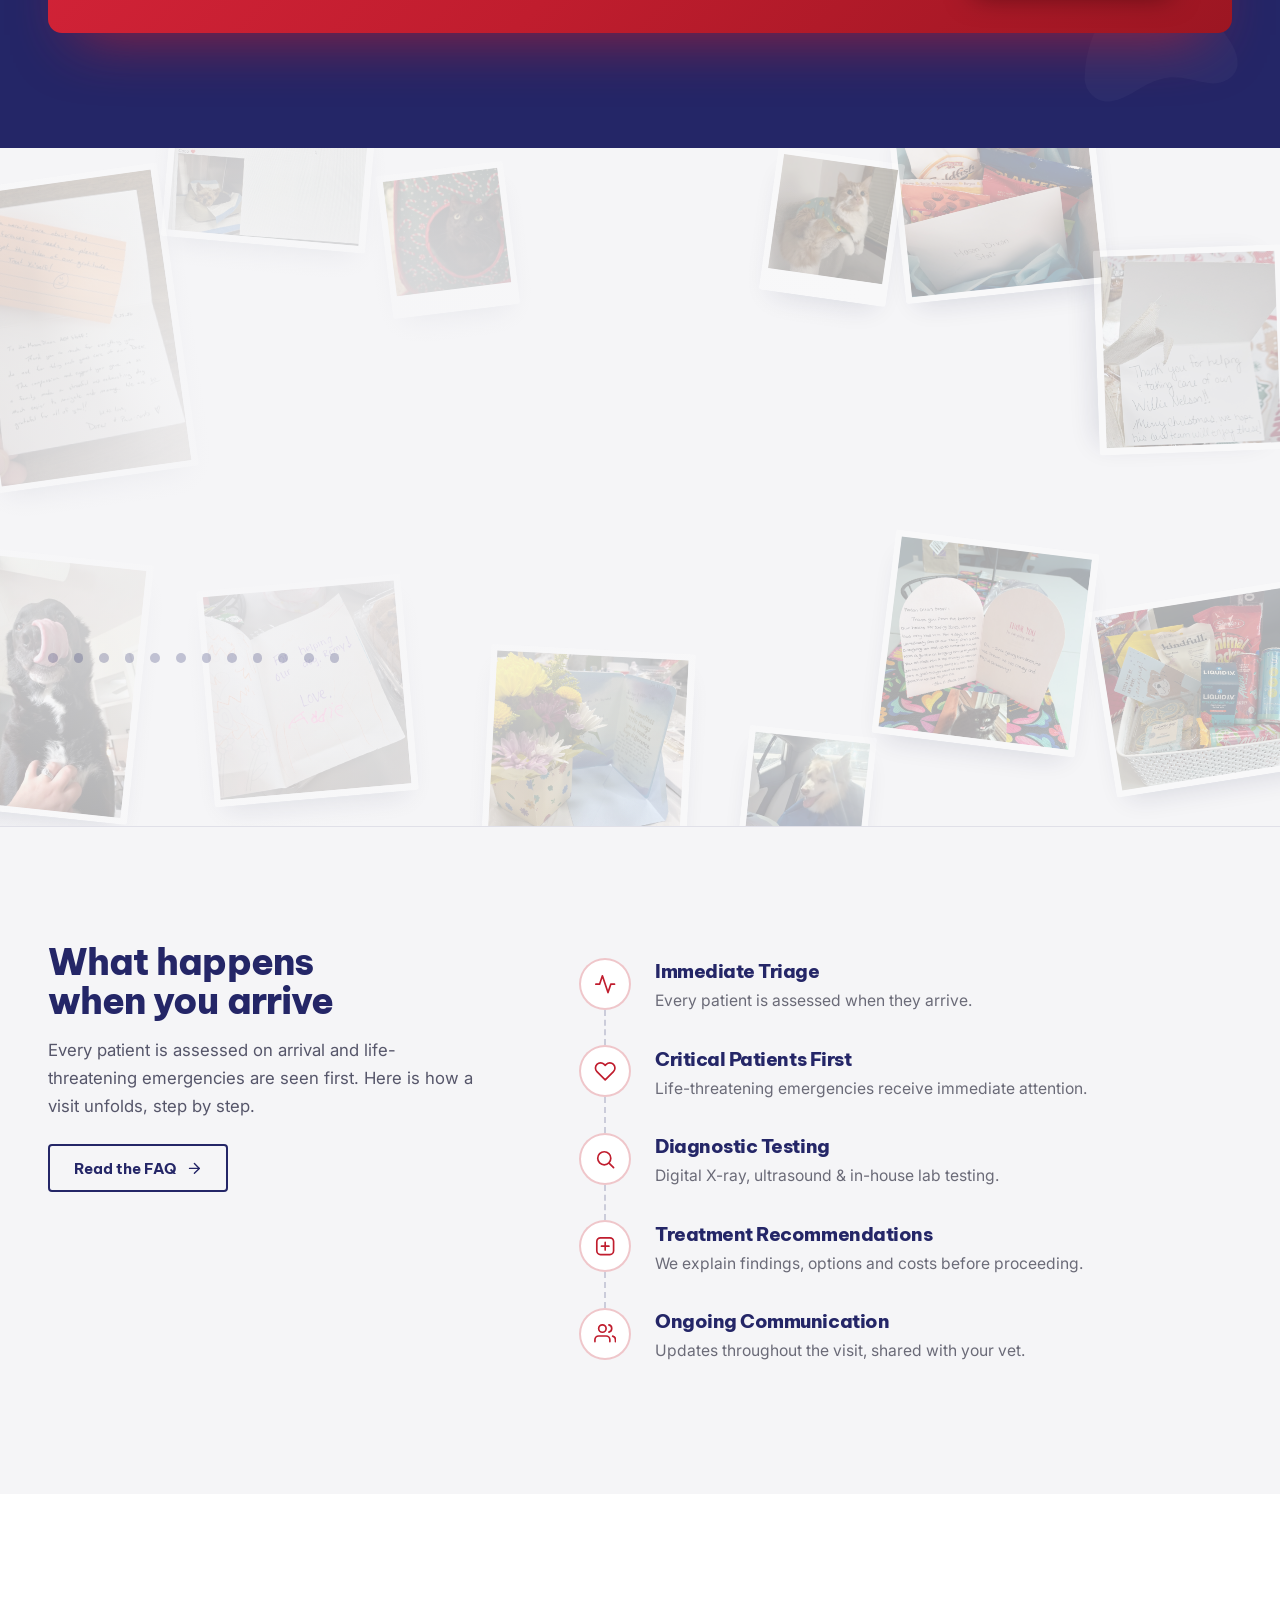
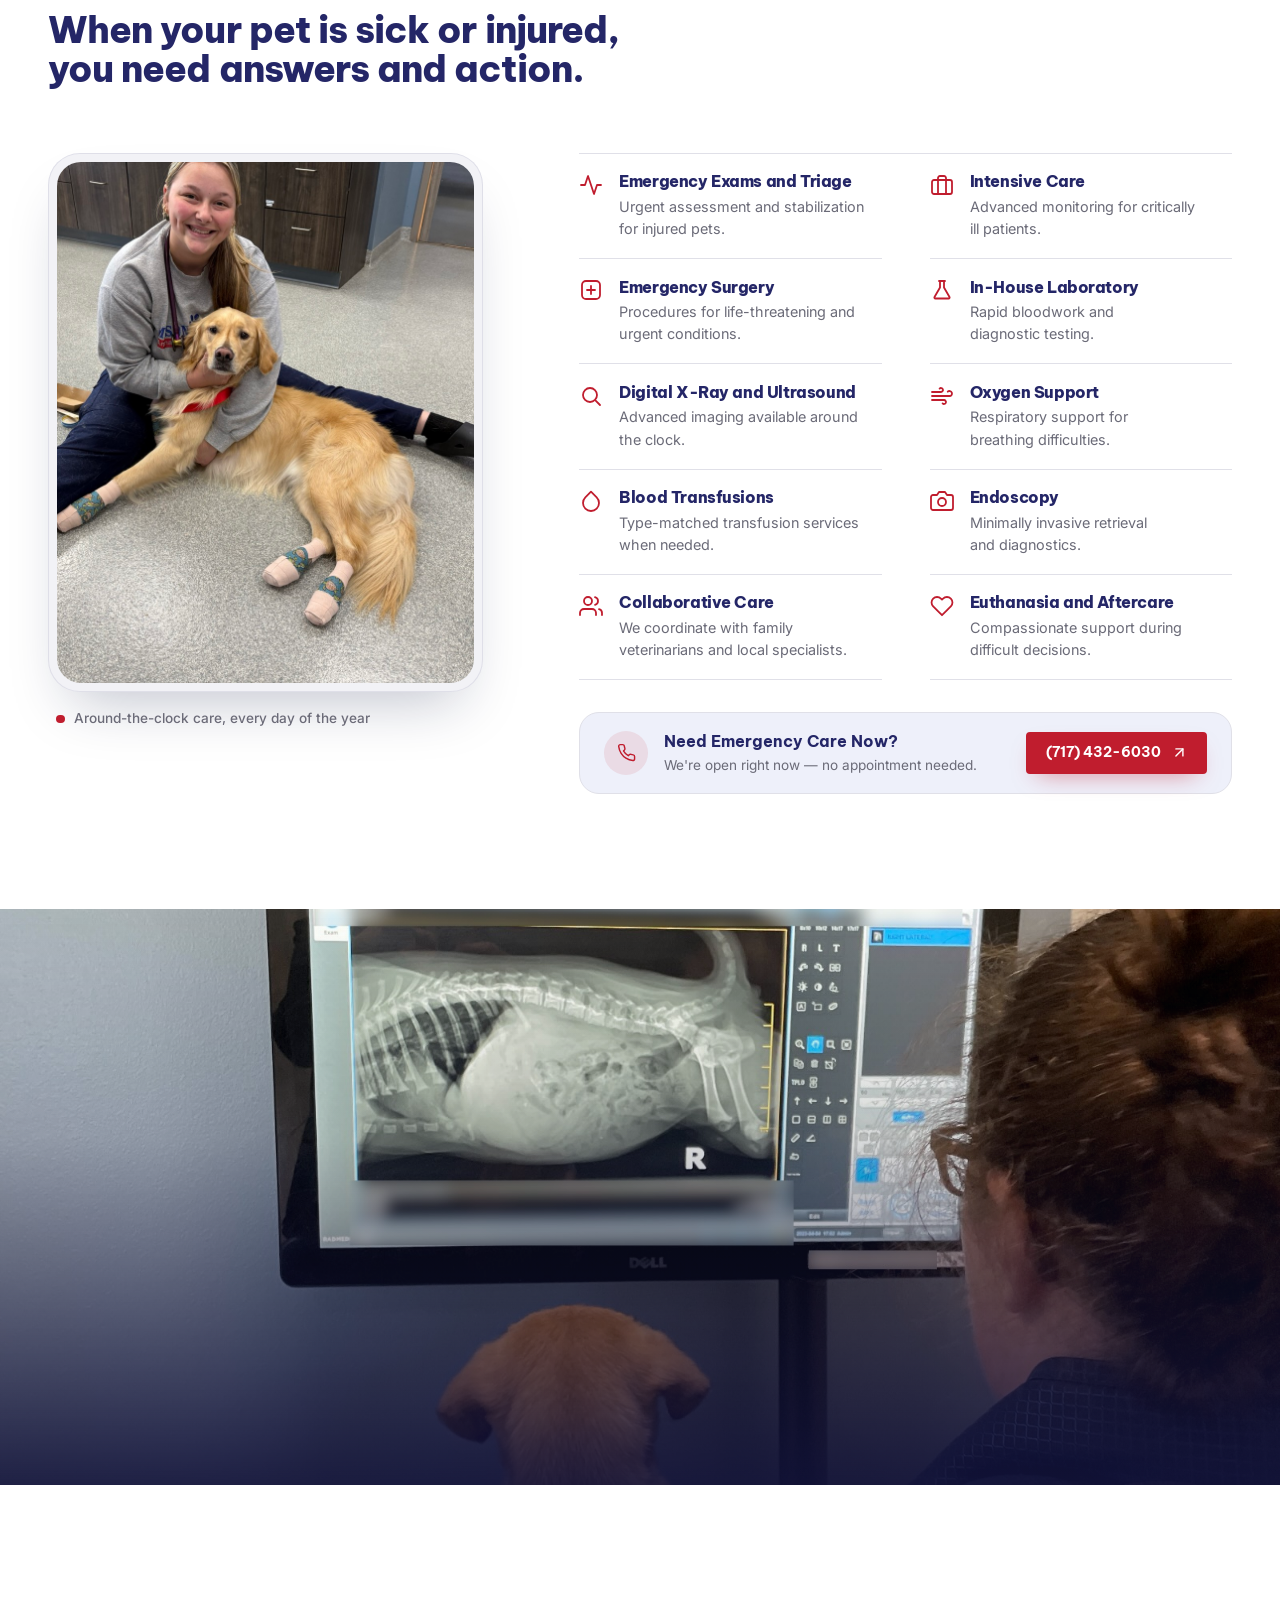
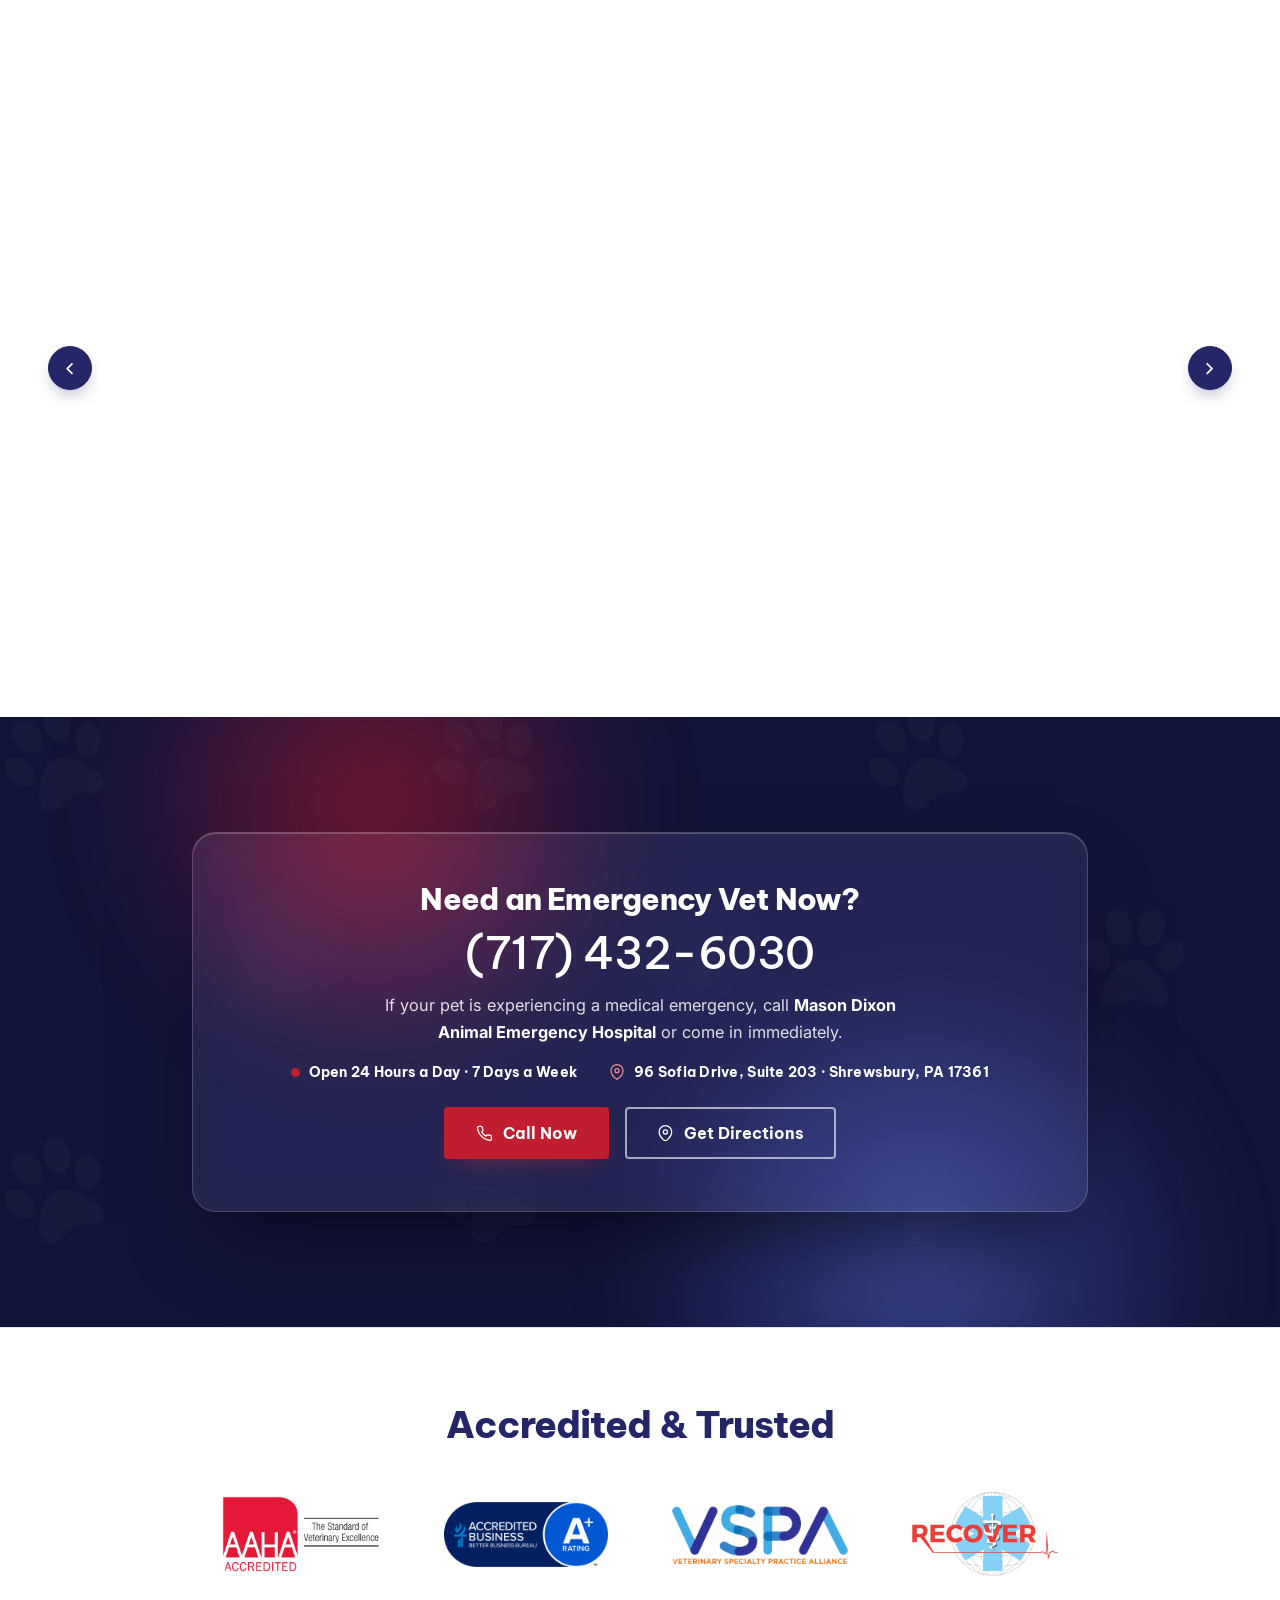
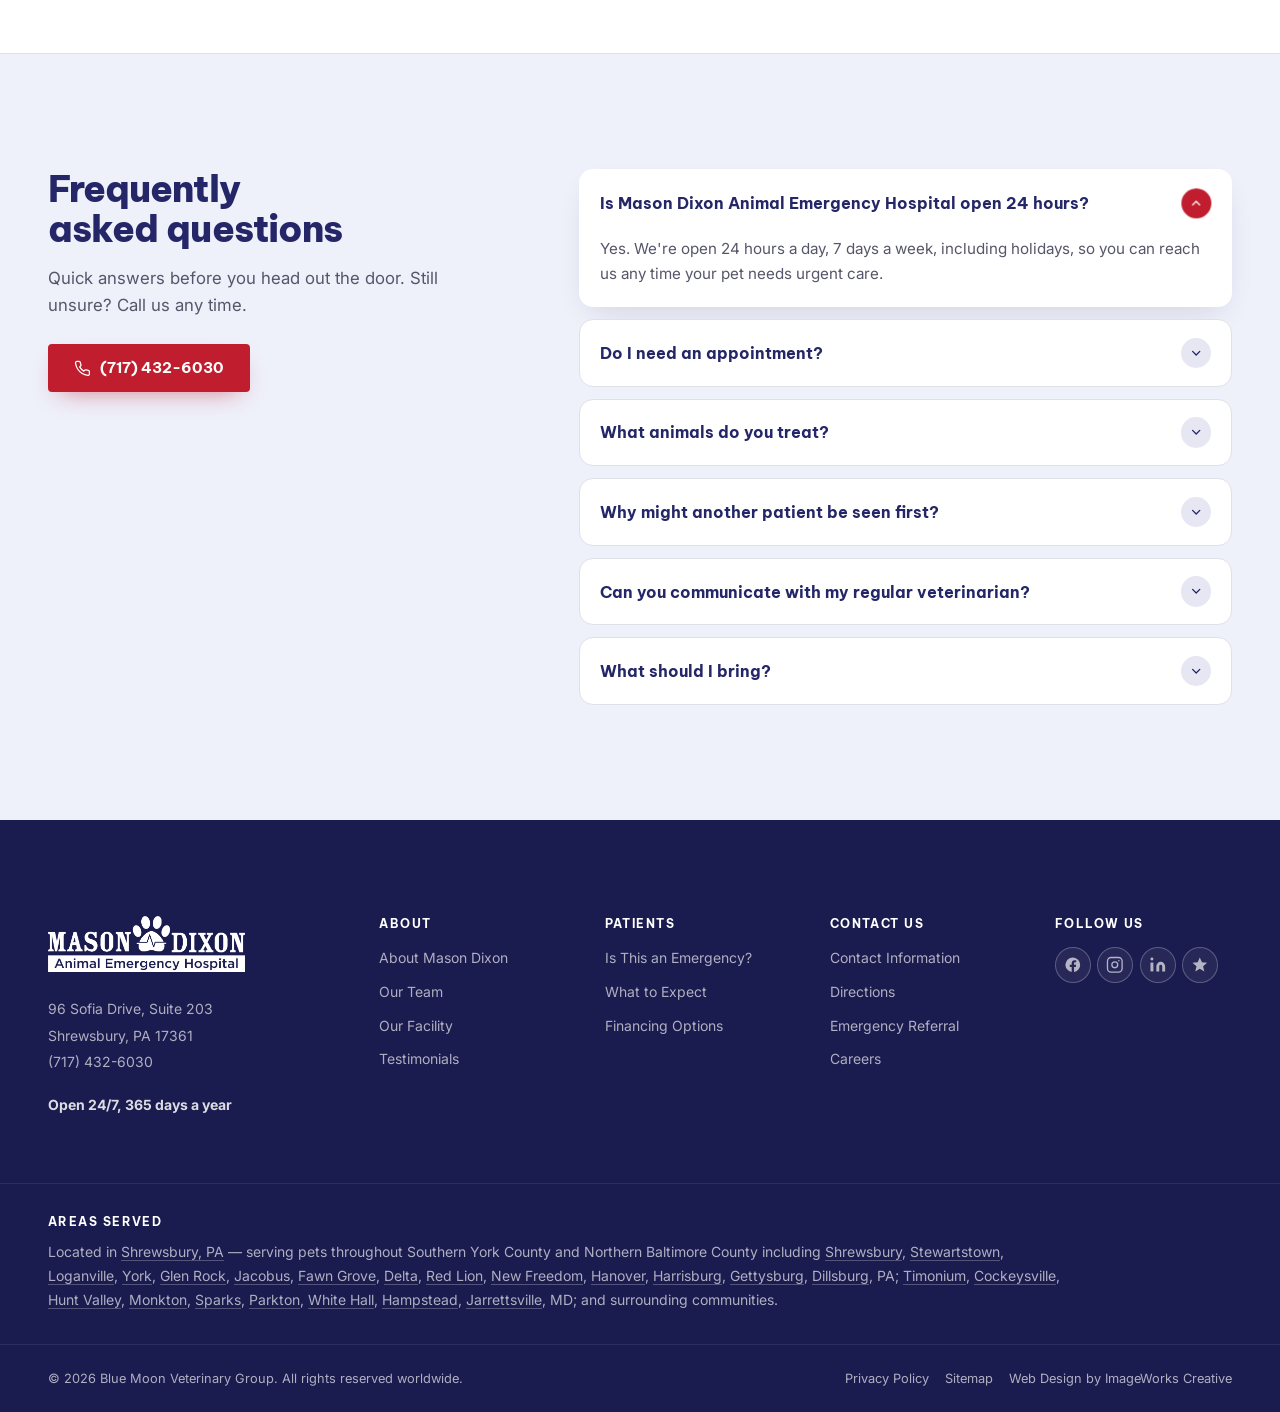
==== commit 79aecf43: "Tidy: one phone block for testimonials, shared sr-only utility in base.css Merges the two max-width:" ====
--- a/index.html
+++ b/index.html
@@ -13,12 +13,12 @@
   <link rel="preconnect" href="https://fonts.gstatic.com" crossorigin />
   <link href="https://fonts.googleapis.com/css2?family=Be+Vietnam+Pro:wght@500;600;700;800&family=Inter:ital,wght@0,400;0,500;0,600;1,400&display=swap" rel="stylesheet" />
 
-  <script src="assets/js/head.js?v=202610192048"></script>
-  <link rel="stylesheet" href="assets/css/base.css?v=202610192048" />
-  <link rel="stylesheet" href="assets/css/components.css?v=202610192048" />
-  <link rel="stylesheet" href="assets/css/sections.css?v=202610192048" />
-  <link rel="stylesheet" href="assets/css/motion.css?v=202610192048" />
-  <link rel="stylesheet" href="assets/css/menu.css?v=202610192048" />
+  <script src="assets/js/head.js?v=202610201217"></script>
+  <link rel="stylesheet" href="assets/css/base.css?v=202610201217" />
+  <link rel="stylesheet" href="assets/css/components.css?v=202610201217" />
+  <link rel="stylesheet" href="assets/css/sections.css?v=202610201217" />
+  <link rel="stylesheet" href="assets/css/motion.css?v=202610201217" />
+  <link rel="stylesheet" href="assets/css/menu.css?v=202610201217" />
 </head>
 <body>
   <a class="skip-link" href="#main">Skip to main content</a>
@@ -932,7 +932,7 @@
     </a>
   </div>
 
-  <script type="module" src="assets/js/main.js?v=202610192048"></script>
-  <script type="module" src="assets/js/menu.js?v=202610192048"></script>
+  <script type="module" src="assets/js/main.js?v=202610201217"></script>
+  <script type="module" src="assets/js/menu.js?v=202610201217"></script>
 </body>
 </html>
--- a/assets/css/base.css
+++ b/assets/css/base.css
@@ -116,6 +116,18 @@
 
 p { text-wrap: pretty; }
 
+/* Visually hidden, still read by screen readers */
+.sr-only {
+  position: absolute;
+  width: 1px;
+  height: 1px;
+  padding: 0;
+  margin: -1px;
+  overflow: hidden;
+  clip: rect(0, 0, 0, 0);
+  white-space: nowrap;
+  border: 0;
+}
 .icon-sprite { position: absolute; width: 0; height: 0; overflow: hidden; }
 
 .skip-link {
--- a/assets/css/sections.css
+++ b/assets/css/sections.css
@@ -221,15 +221,10 @@
 .reviews__dot:hover::before { opacity: 0.55; }
 .reviews__dot[aria-current="true"]::before { width: 1.25rem; background: var(--color-red); opacity: 1; }
 .reviews__dot:focus-visible { outline: 2px solid var(--color-red); outline-offset: -2px; border-radius: var(--radius-md); }
-/* Phone pager: prev / next arrows around a "3 / 12" count, in place of the dots */
+/* Phone pager: prev / next arrows either side of the photo, in place of the dots */
 .reviews__pager { display: none; order: 4; align-items: center; gap: var(--space-4); }
 .reviews__step { width: 2.75rem; height: 2.75rem; border-radius: 50%; background: var(--color-navy); border-color: var(--color-navy); color: #fff; }
 .reviews__step:hover { background: var(--color-red); border-color: var(--color-red); color: #fff; transform: none; }
-.reviews__count { min-width: 3.5rem; text-align: center; font-family: var(--font-display); font-weight: 700; font-size: 0.95rem; color: var(--color-navy); font-variant-numeric: tabular-nums; }
-@media (max-width: 767px) {
-  .reviews__dots { display: none; }
-  .reviews__pager { display: flex; }
-}
 
 .reviews__link {
   position: relative; display: inline-flex; align-items: center; gap: 0.55rem;
@@ -263,13 +258,13 @@
    decorative quote mark goes, and the link becomes a regular outline button.
    The backdrop stays, with a few cards moved to the edges of the text. */
 @media (max-width: 767px) {
+  .reviews__dots { display: none; }
   .reviews__layout { --slot-h: min(52vw, 13rem); gap: var(--space-4); }
   .reviews__mark { display: none; }
   .reviews__head p { margin-top: var(--space-2); }
-  .reviews__pager { order: 2; grid-row: 2; grid-column: 1; align-self: center; justify-content: space-between; pointer-events: none; position: relative; z-index: 1; } /* above the photo box that shares its cell, so taps reach the arrows */
+  .reviews__pager { display: flex; order: 2; grid-row: 2; grid-column: 1; align-self: center; justify-content: space-between; pointer-events: none; position: relative; z-index: 1; } /* above the photo box that shares its cell, so taps reach the arrows */
   .reviews__slot { grid-row: 2; grid-column: 1; }
   .reviews__step { pointer-events: auto; }
-  .reviews__count { position: absolute; width: 1px; height: 1px; overflow: hidden; clip: rect(0, 0, 0, 0); }
   .review__lead { font-size: 1.05rem; }
   .review__note { font-size: 0.95rem; margin-bottom: var(--space-4); }
   .review__by { grid-template-columns: auto 1fr; align-items: baseline; column-gap: 0.5rem; }
--- a/assets/css/menu.css
+++ b/assets/css/menu.css
@@ -34,17 +34,6 @@
   --header-offset: calc(var(--alert-h) + var(--header-h));
 }
 
-.sr-only {
-  position: absolute;
-  width: 1px;
-  height: 1px;
-  padding: 0;
-  margin: -1px;
-  overflow: hidden;
-  clip: rect(0, 0, 0, 0);
-  white-space: nowrap;
-  border: 0;
-}
 
 /* ---------------------------------------------------------------------
    1. Header buttons — scoped so the page's own .btn styles stay as they are
